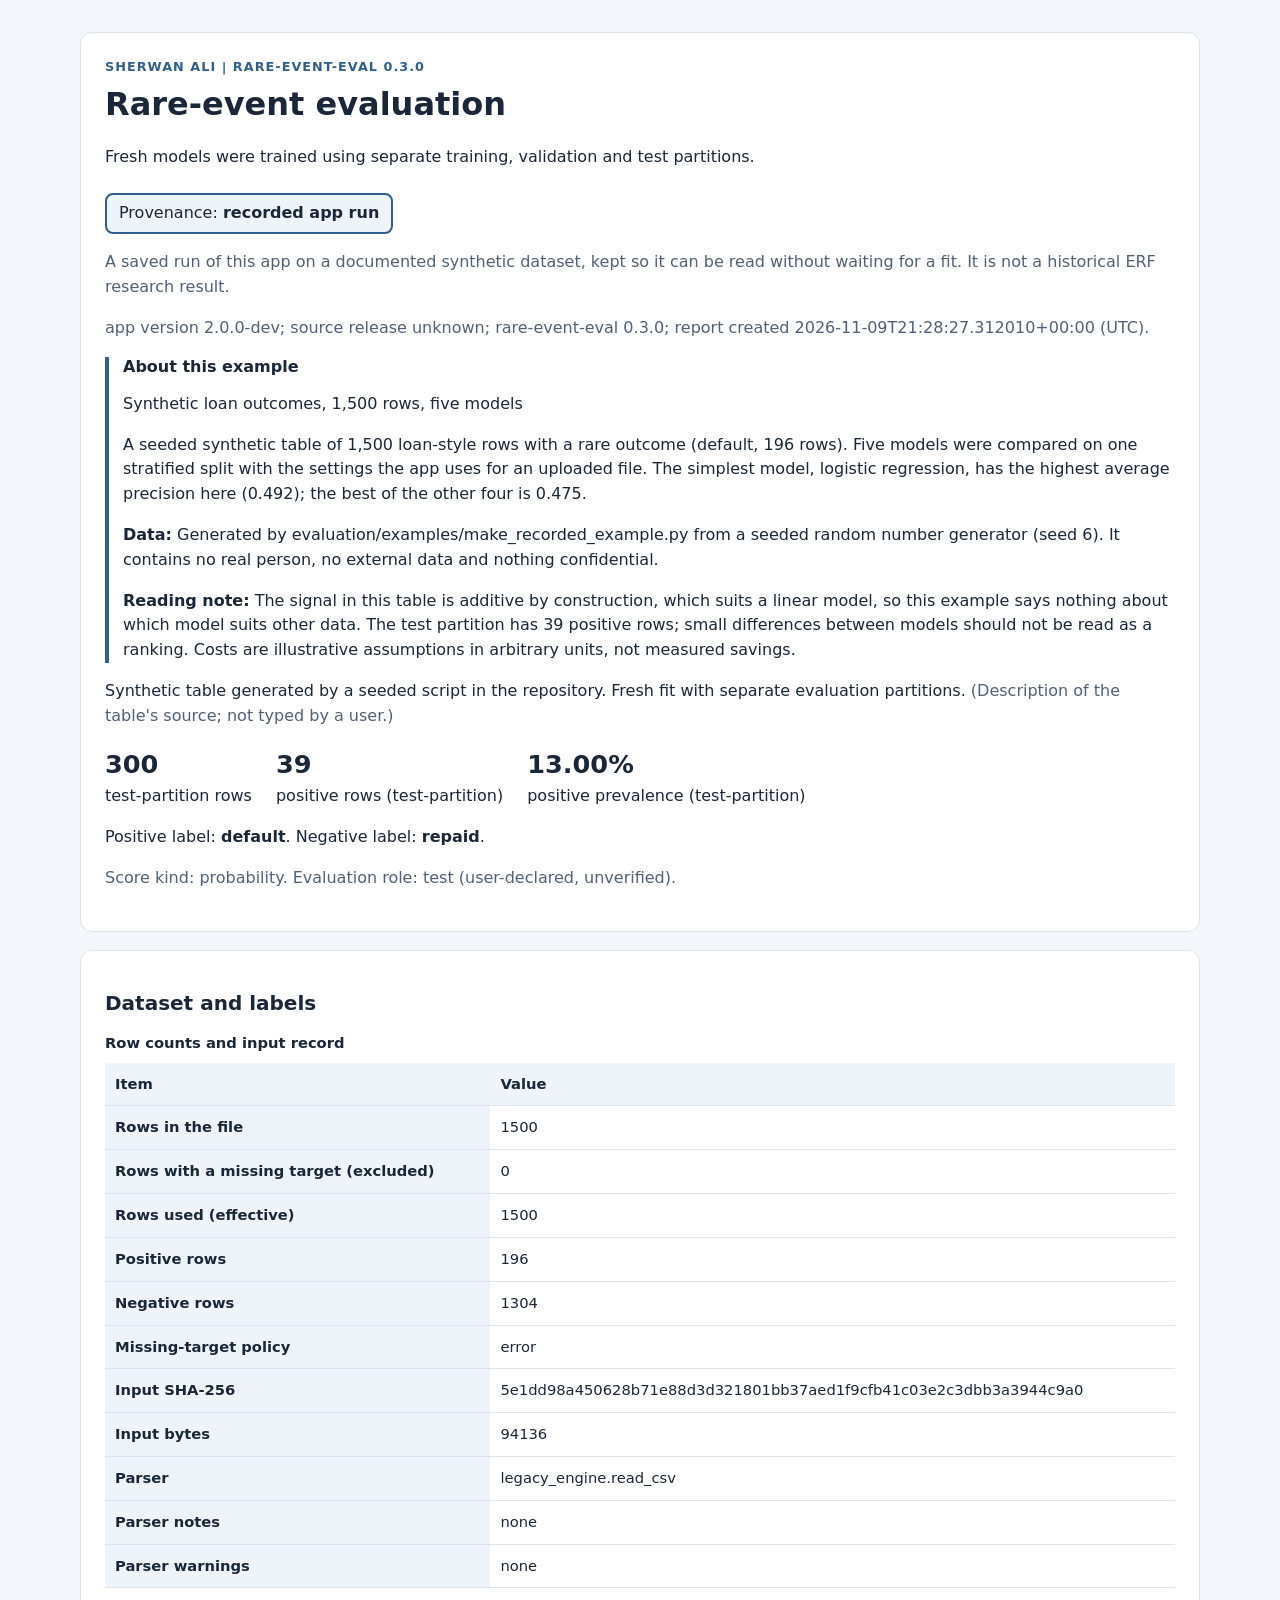
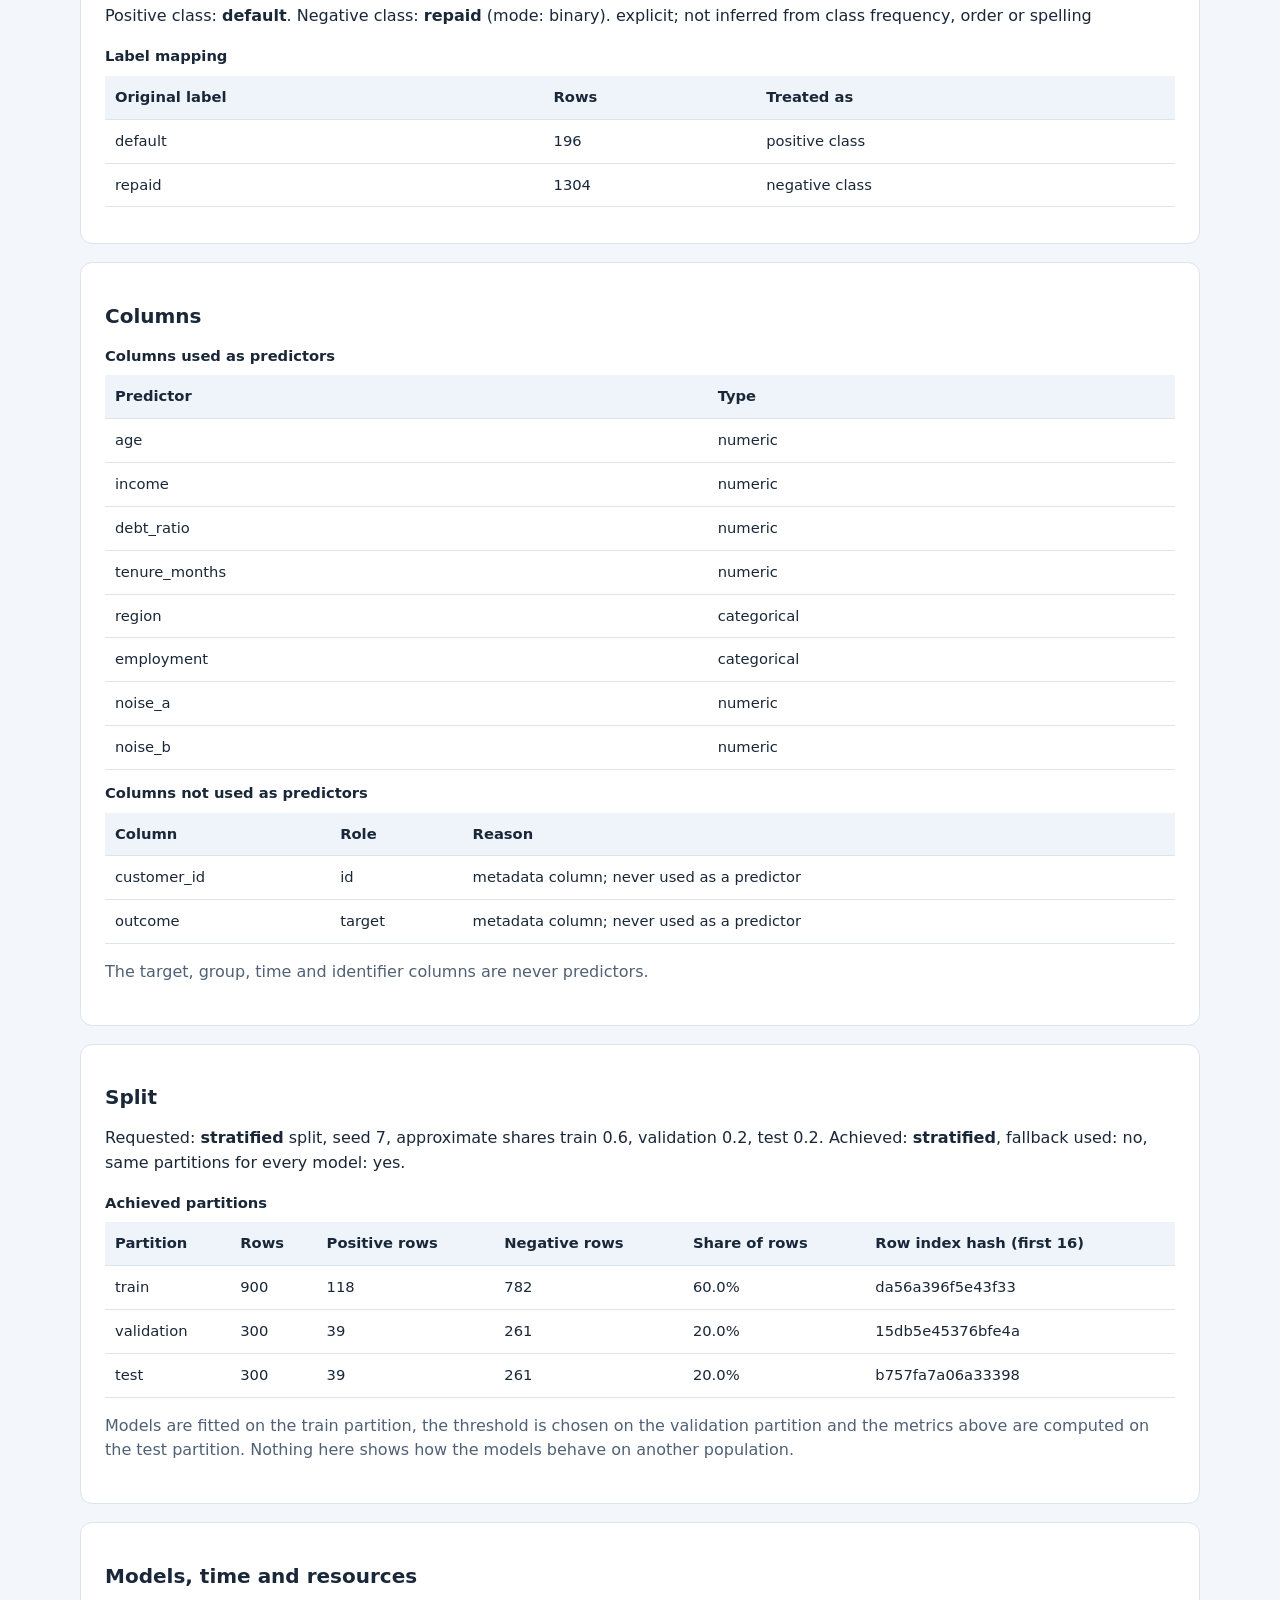
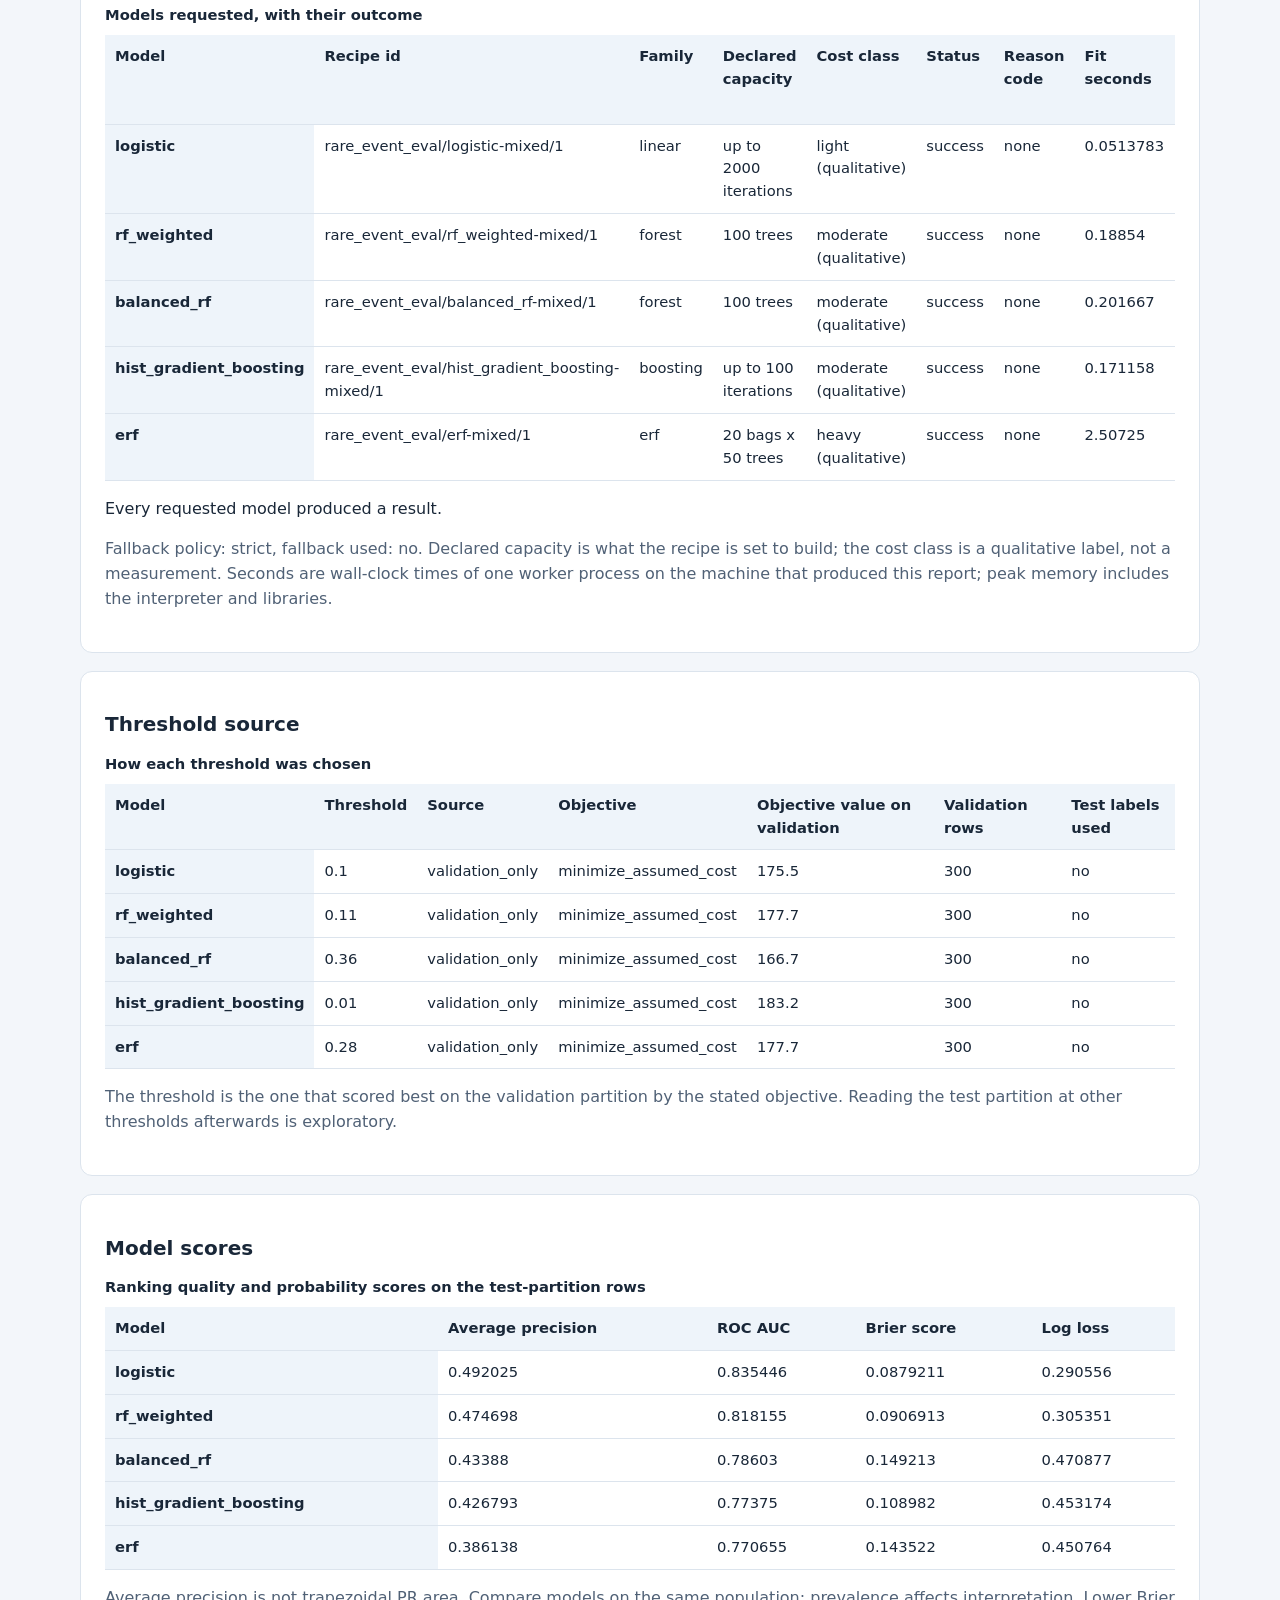
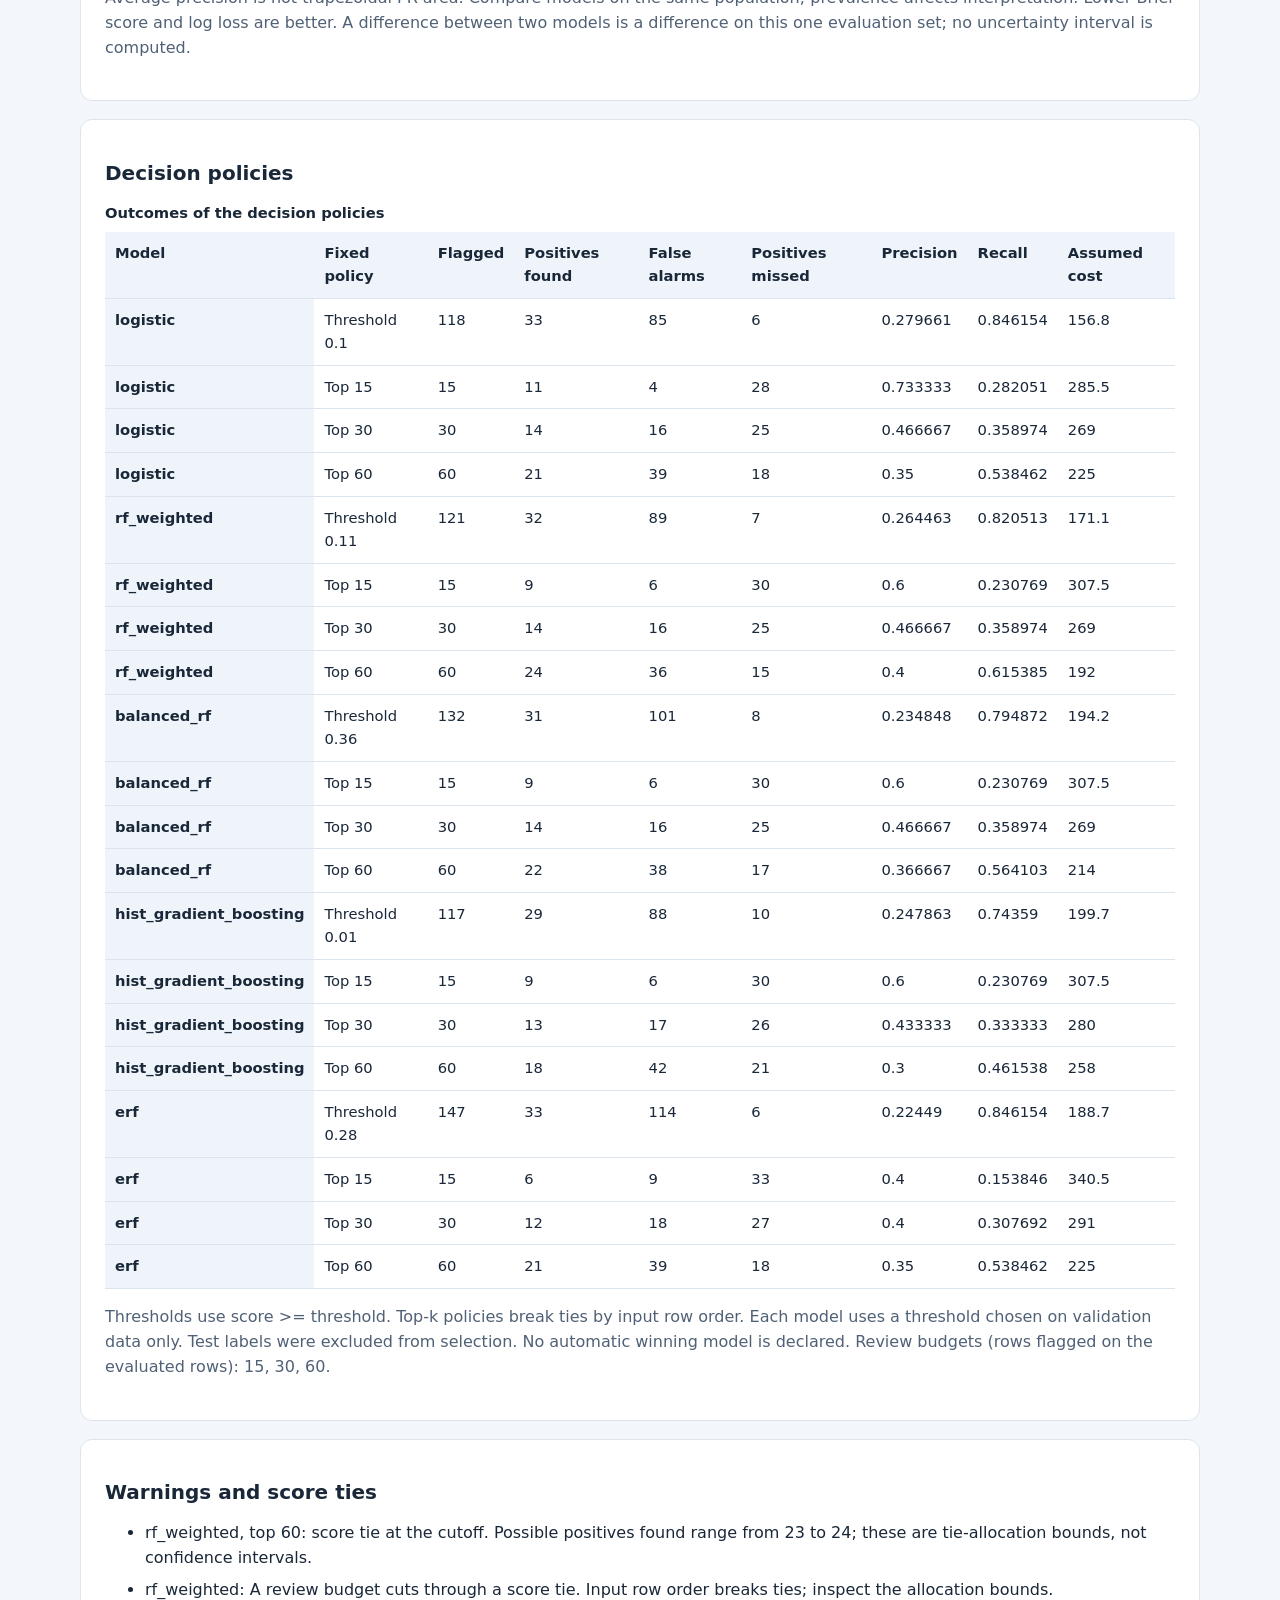
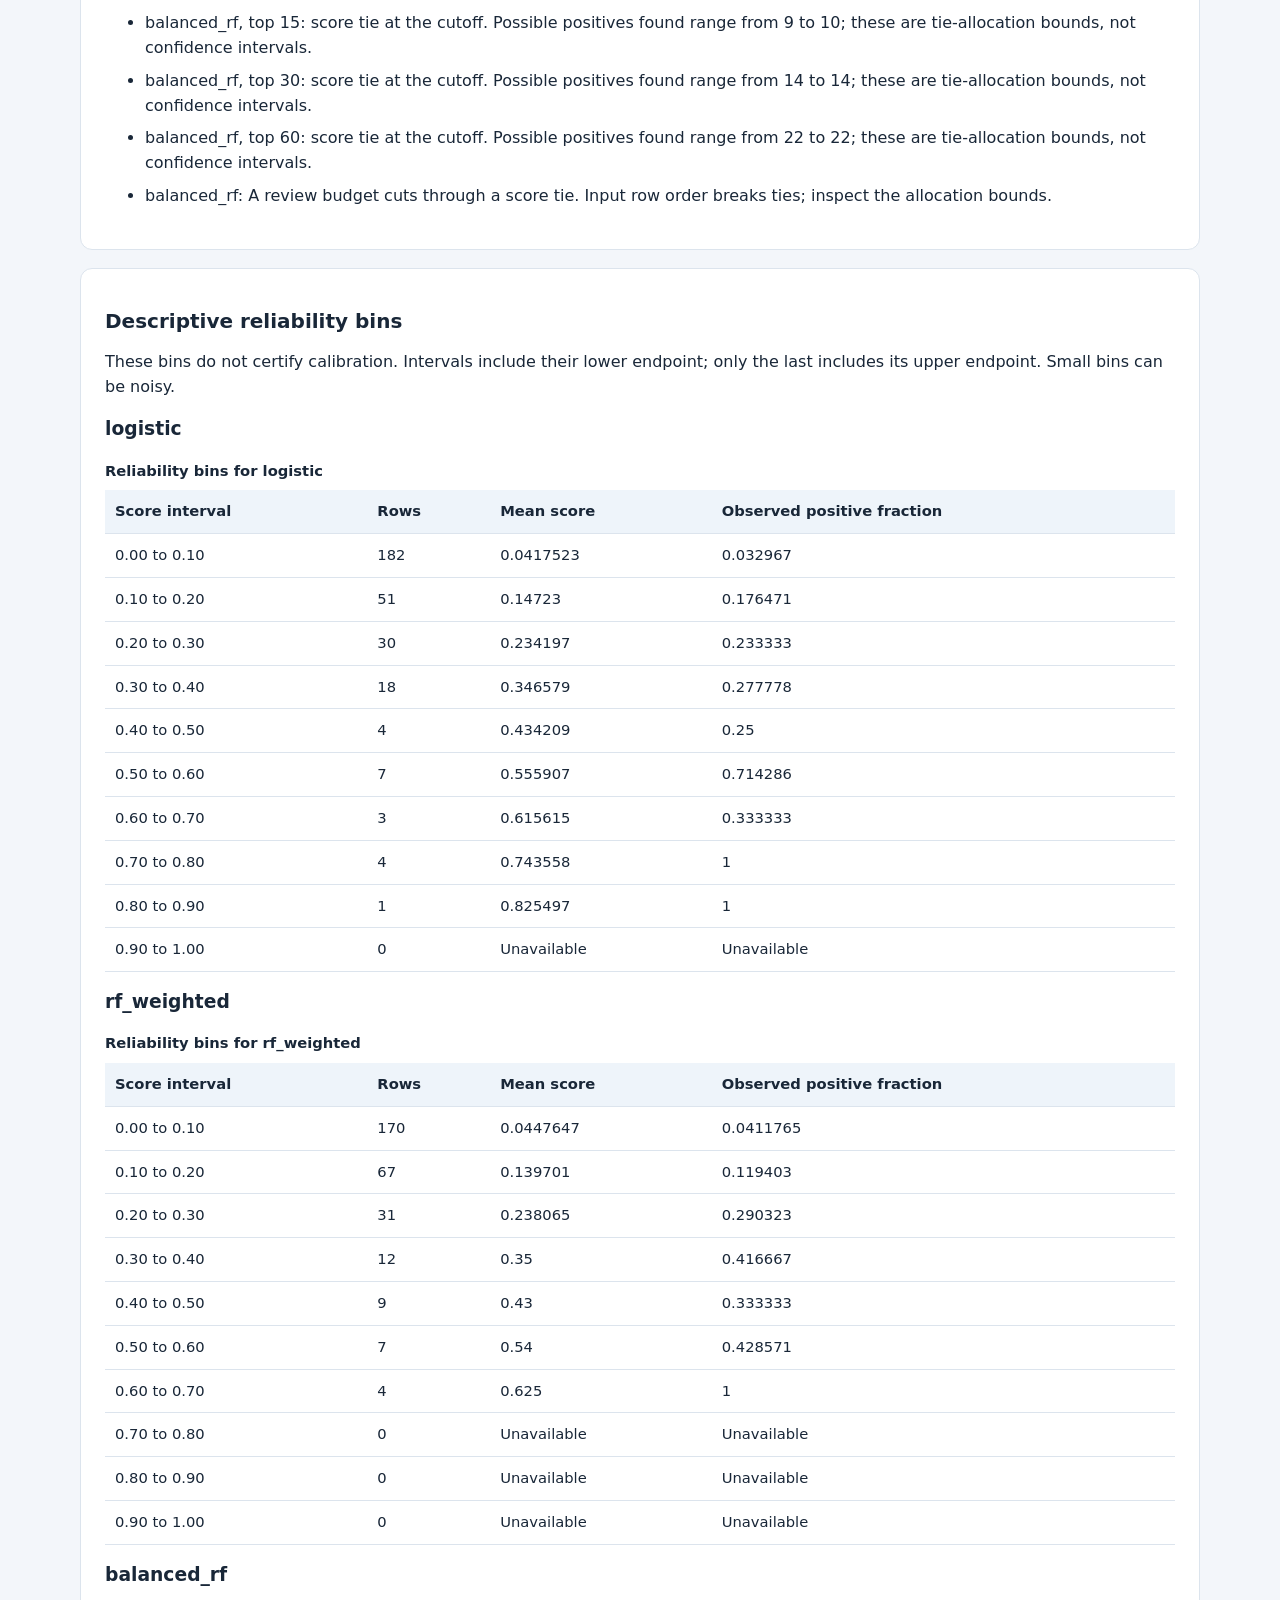
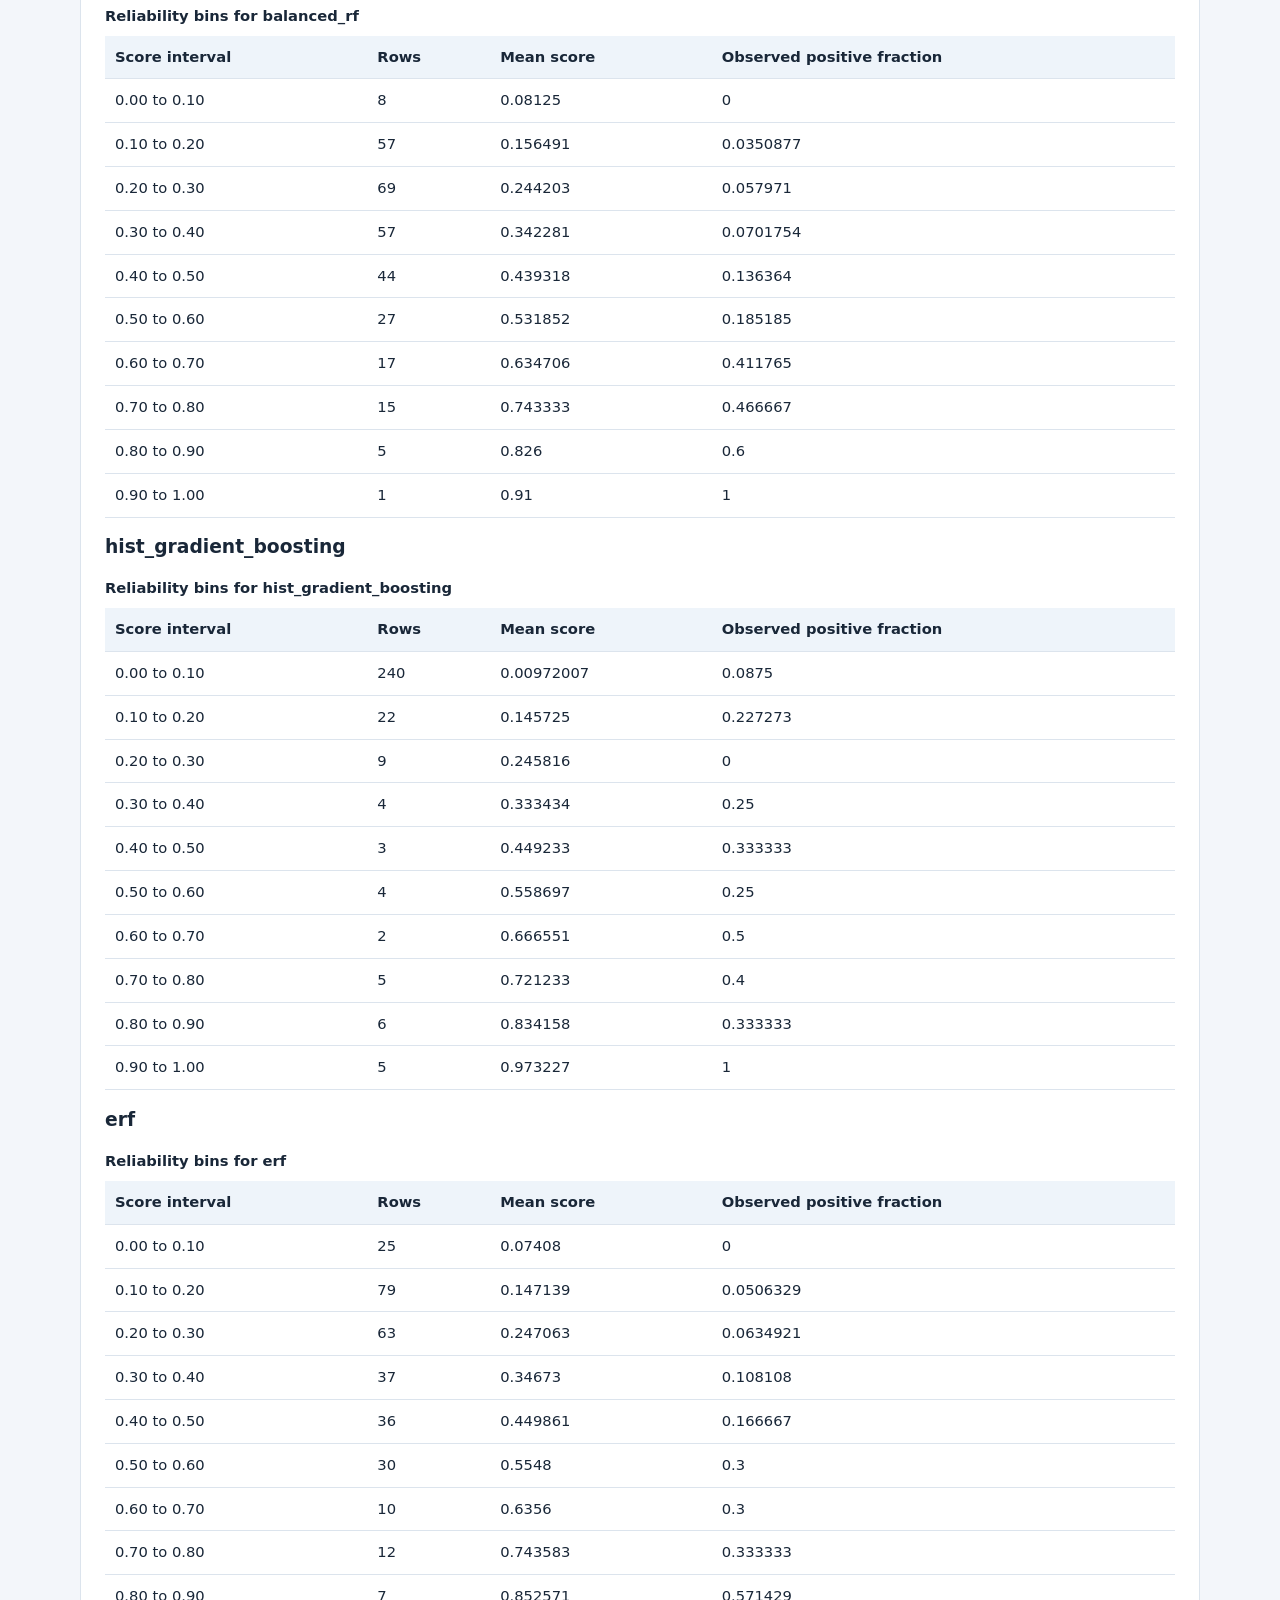
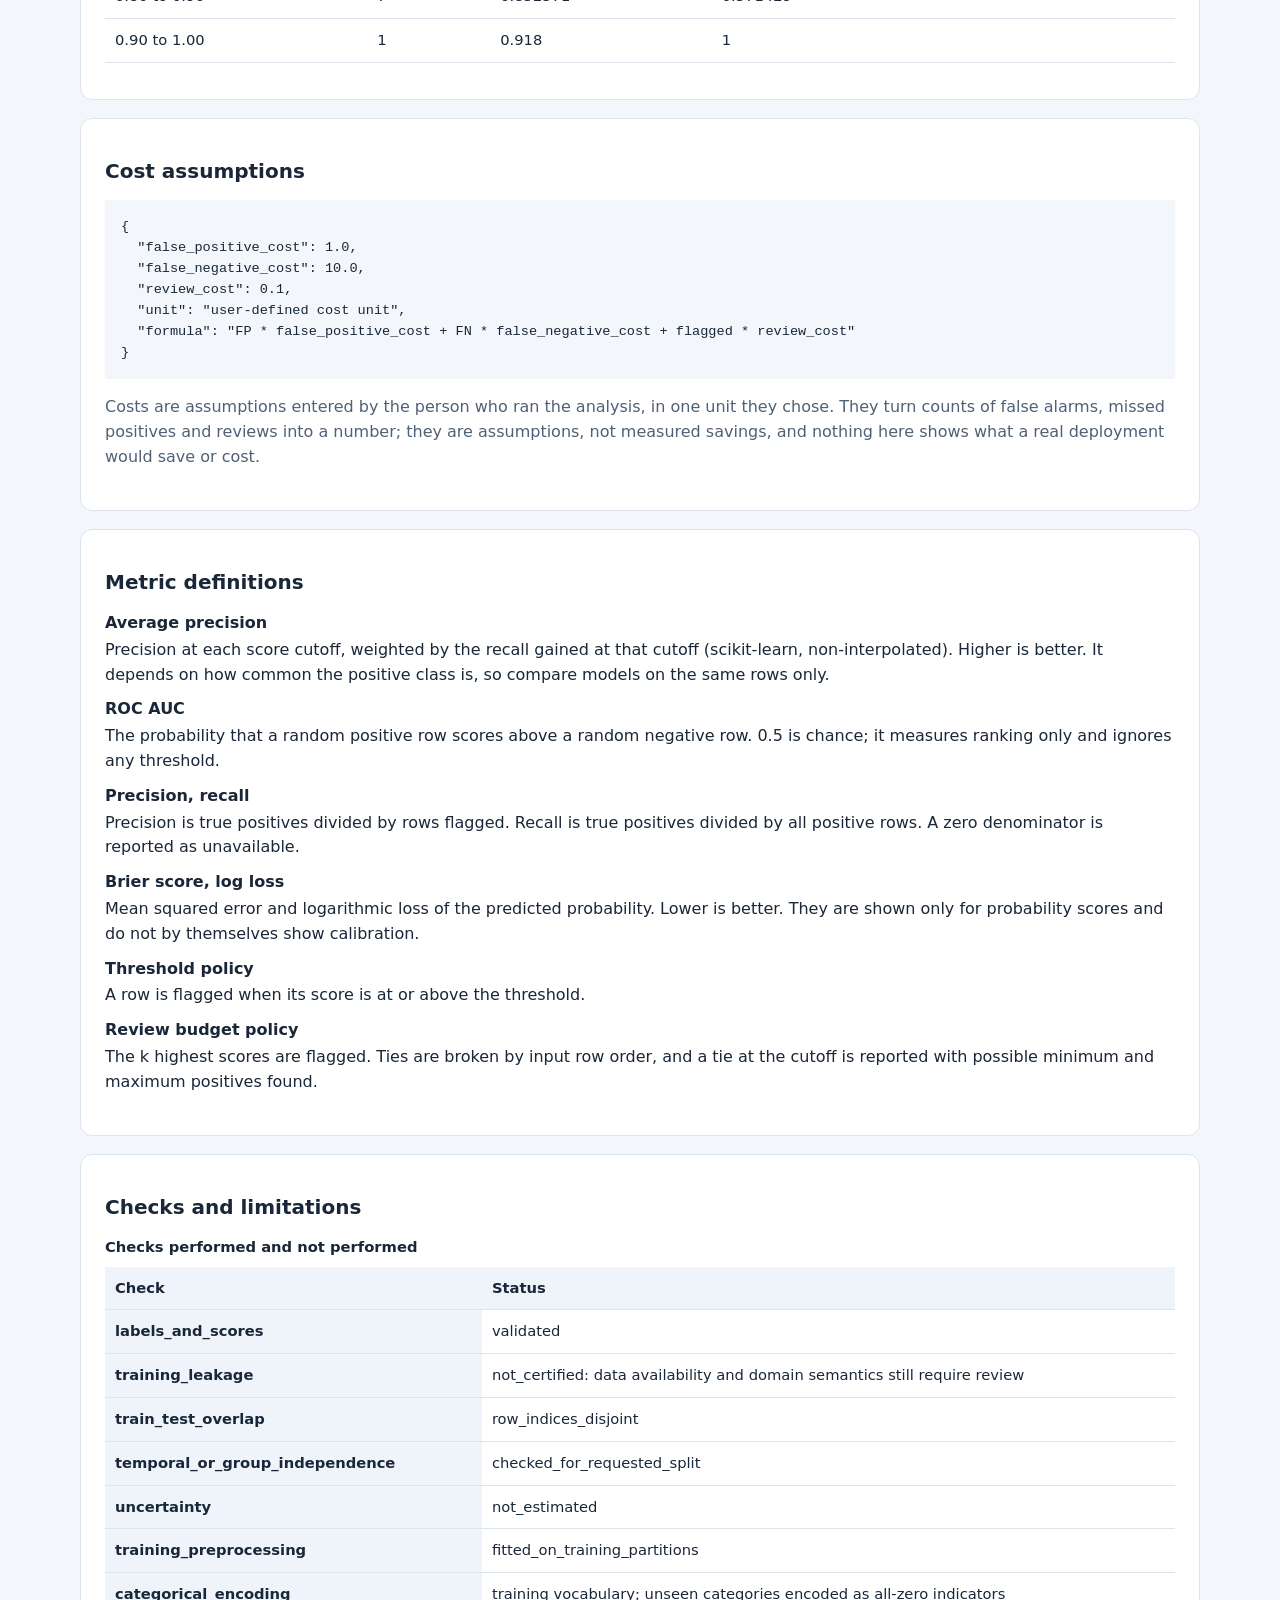
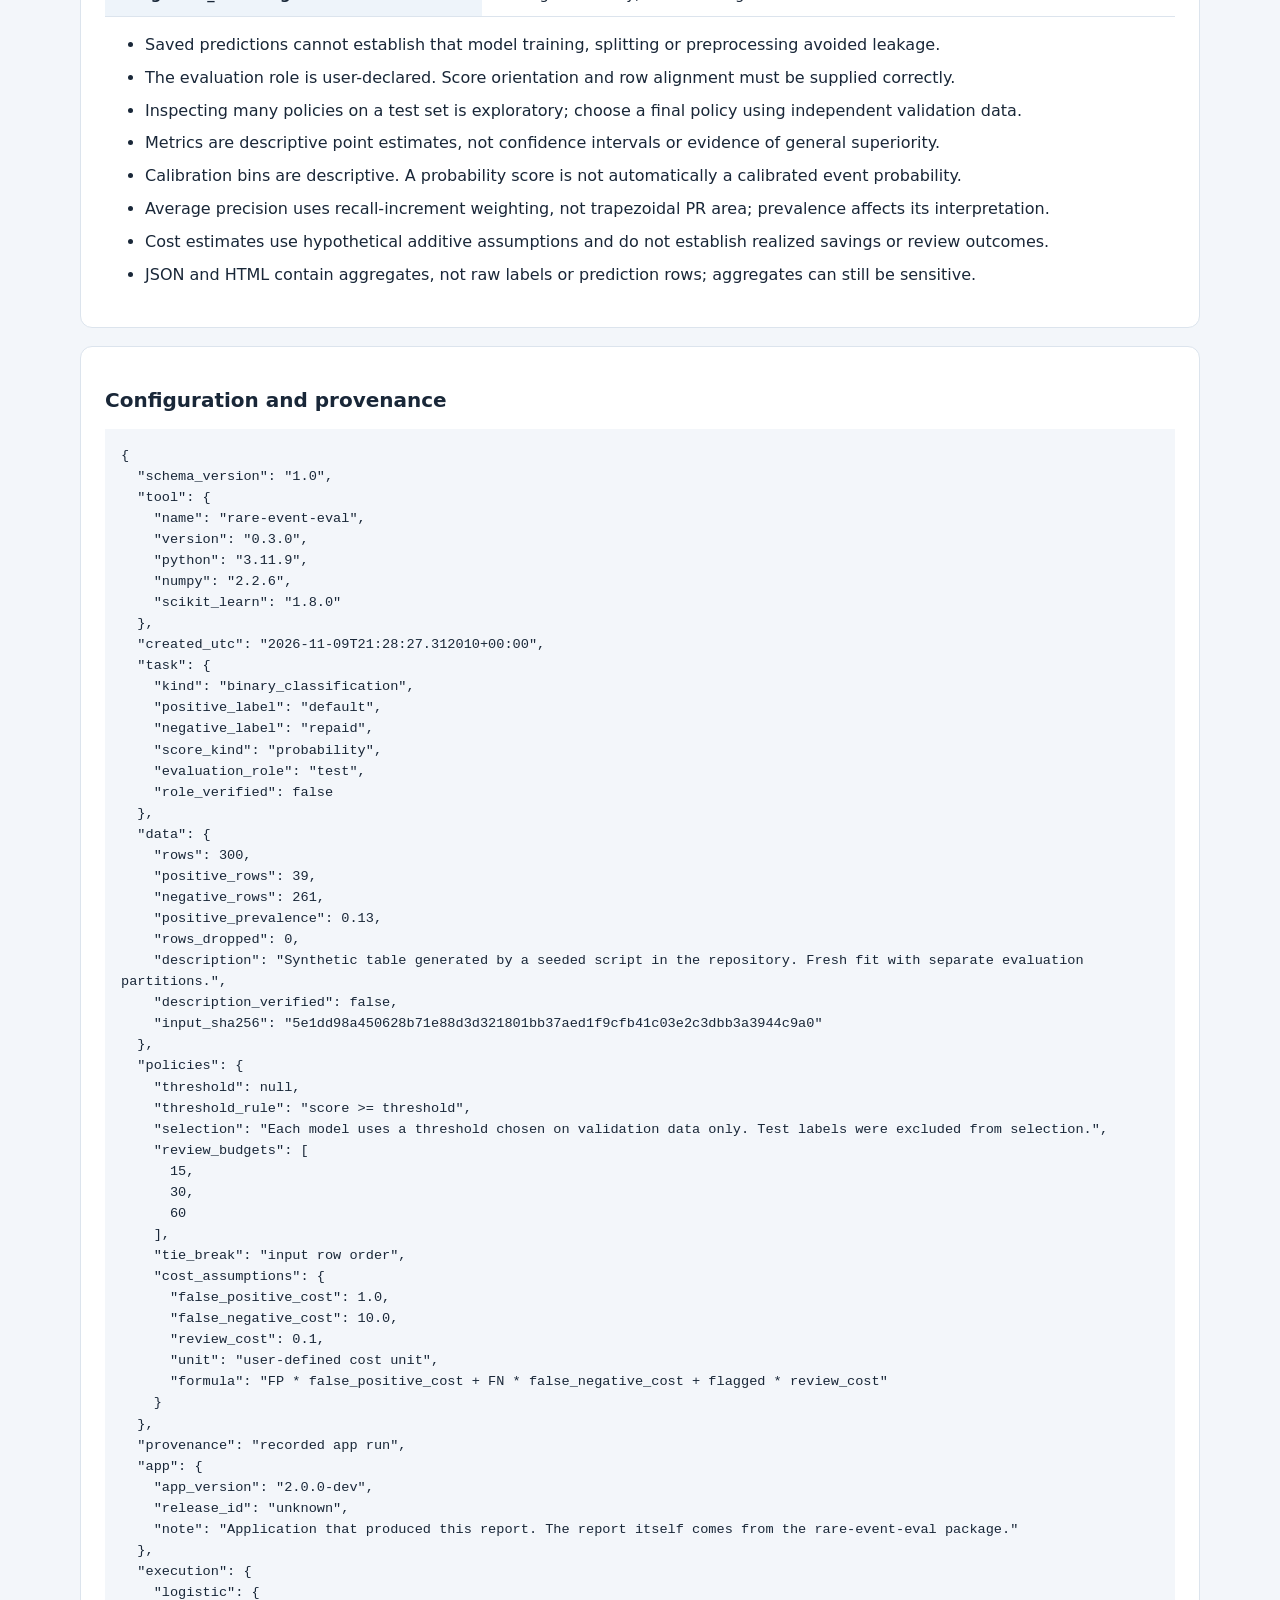
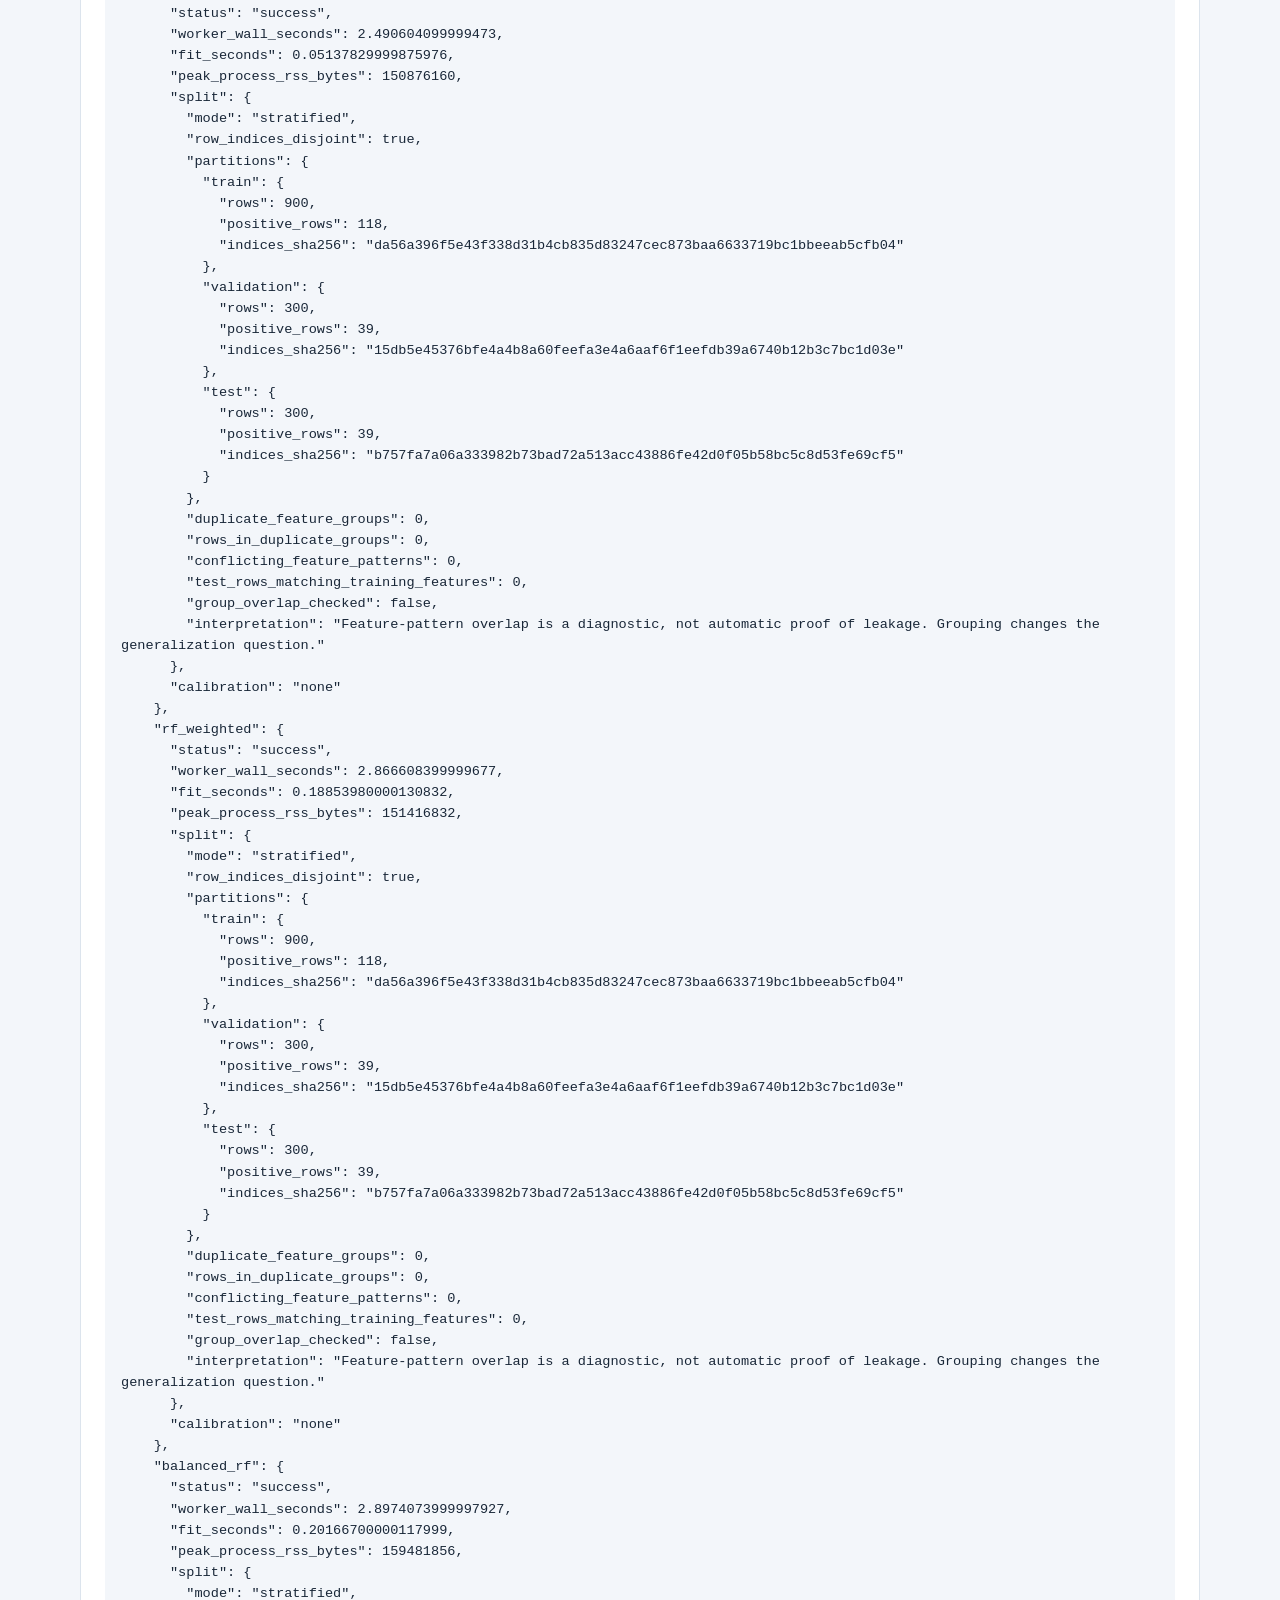
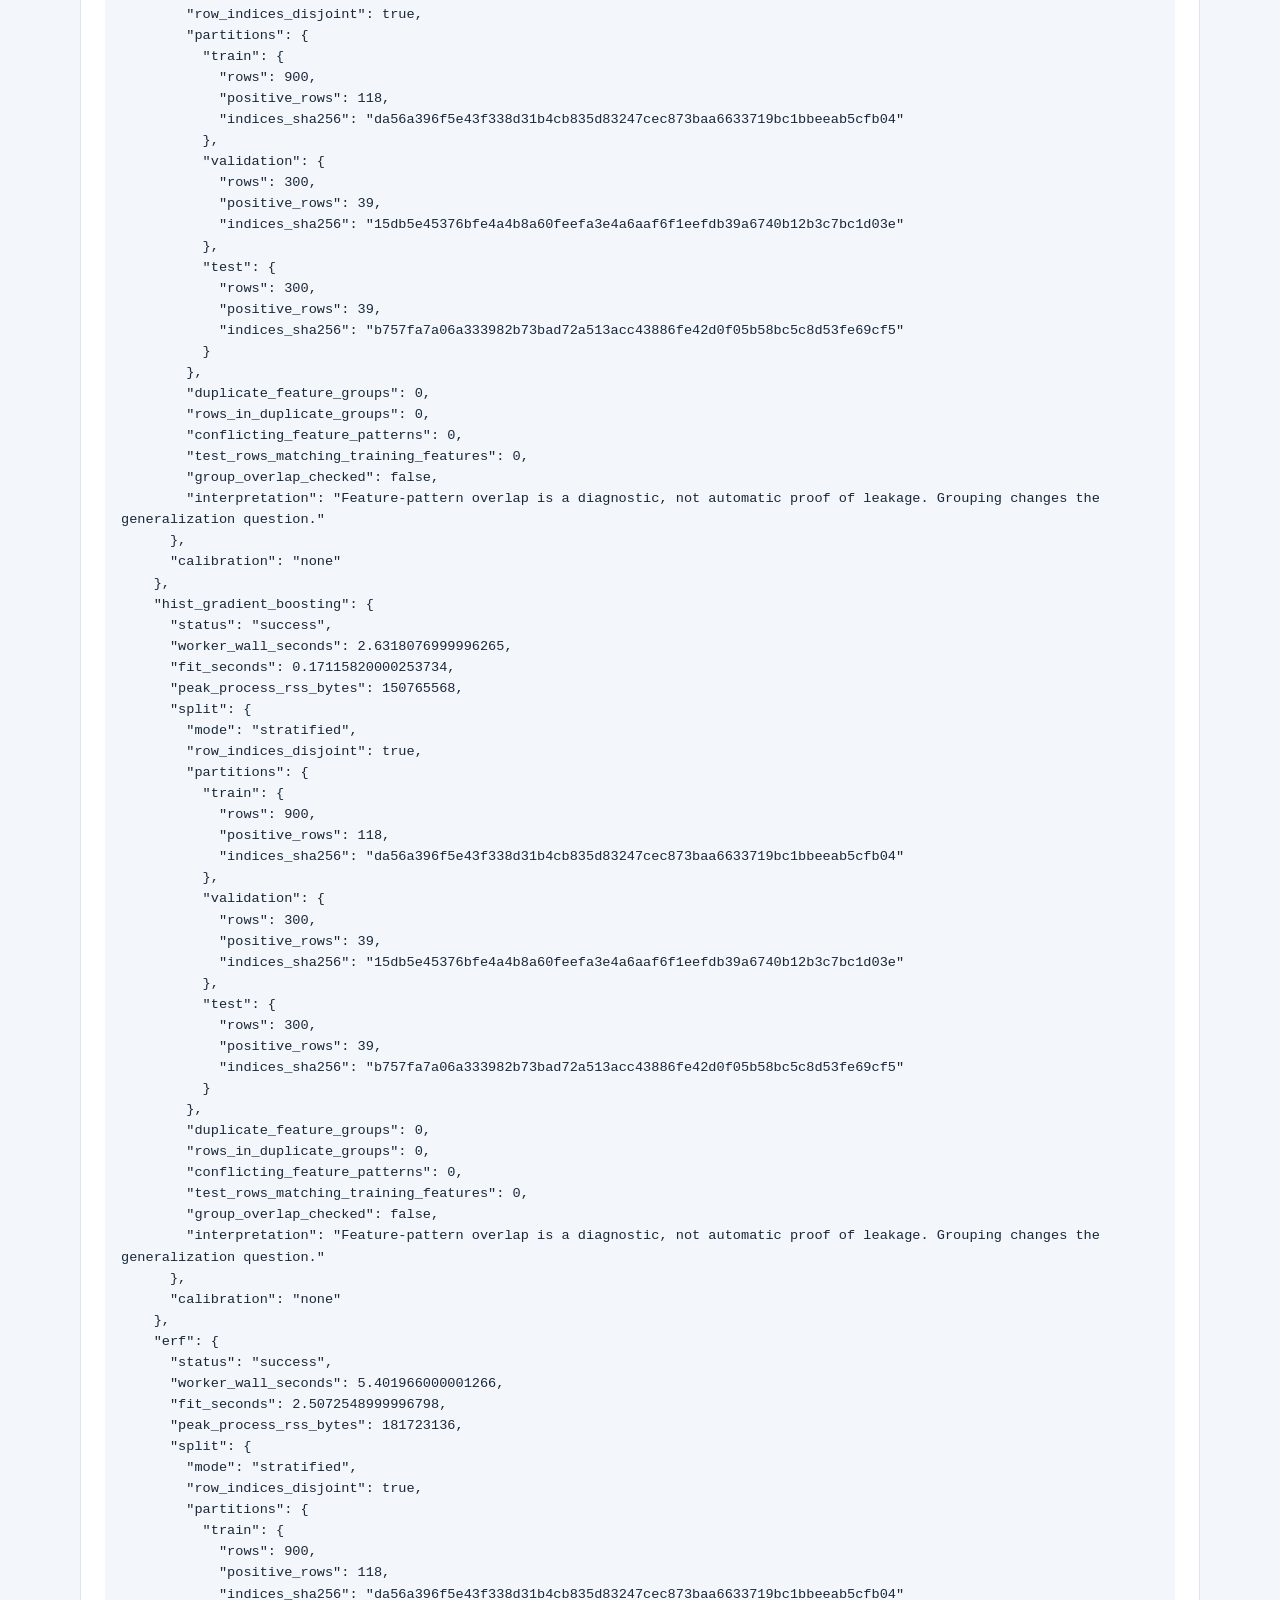
==== evaluation/examples/output/recorded-example.html @ eabcd962 "Integrate evaluation workbench, private reports and explicit-label data tools" ====
<!doctype html>
<html lang="en"><head><meta charset="utf-8"><meta name="viewport" content="width=device-width, initial-scale=1">
<meta http-equiv="Content-Security-Policy" content="default-src 'none'; style-src 'unsafe-inline'; base-uri 'none'; form-action 'none'">
<title>Rare-event evaluation report</title>
<style>
:root{font-family:system-ui,sans-serif;color:#192738;background:#f3f6fa;line-height:1.55}
body{max-width:1120px;margin:32px auto;padding:0 20px}header,section{background:white;border:1px solid #dce4ed;border-radius:12px;padding:24px;margin-bottom:18px}
h1,h2,h3{line-height:1.2}h1{margin-top:8px}h2{font-size:1.25rem}.eyebrow{color:#315f8b;font-weight:700;font-size:.8rem;letter-spacing:.08em;text-transform:uppercase}
.summary{display:flex;gap:24px;flex-wrap:wrap}.summary strong{font-size:1.6rem;display:block}.scroll{overflow:auto;margin:12px 0}table{border-collapse:collapse;width:100%;font-size:.92rem}
caption{text-align:left;font-weight:700;padding:0 0 8px}
th,td{border-bottom:1px solid #dce4ed;text-align:left;padding:10px;vertical-align:top}th{background:#eef4fa}pre{white-space:pre-wrap;overflow-wrap:anywhere;background:#f3f6fa;padding:16px;font-size:.85rem}
li{margin:8px 0}.muted{color:#506176}dt{font-weight:700;margin-top:10px}dd{margin:2px 0 0 0}
.badge{display:inline-block;border:2px solid #315f8b;background:#eef4fa;border-radius:8px;padding:6px 12px;margin:8px 0 0}
.example{border-left:4px solid #315f8b;padding:0 0 0 14px;margin:12px 0}.example-h{font-size:1rem;margin:0 0 4px}
.skip{position:absolute;left:-999px;top:0;background:white;padding:8px 12px;border:2px solid #315f8b}.skip:focus{left:12px;top:12px}
a:focus-visible,.scroll:focus-visible{outline:3px solid #315f8b;outline-offset:2px}
@media print{body{background:white;margin:0;max-width:none}header,section{break-inside:avoid}}
</style></head><body>
<a class="skip" href="#main">Skip to the report</a>
<header><div class="eyebrow">Sherwan Ali | rare-event-eval 0.3.0</div>
<h1>Rare-event evaluation</h1><p>Fresh models were trained using separate training, validation and test partitions.</p>
<p class='badge'><span class='badge-key'>Provenance:</span> <strong>recorded app run</strong></p><p class='muted'>A saved run of this app on a documented synthetic dataset, kept so it can be read without waiting for a fit. It is not a historical ERF research result.</p><p class='muted'>app version 2.0.0-dev; source release unknown; rare-event-eval 0.3.0; report created 2026-11-09T21:28:27.312010+00:00 (UTC).</p><div class='example'><h2 class='example-h'>About this example</h2><p>Synthetic loan outcomes, 1,500 rows, five models</p><p>A seeded synthetic table of 1,500 loan-style rows with a rare outcome (default, 196 rows). Five models were compared on one stratified split with the settings the app uses for an uploaded file. The simplest model, logistic regression, has the highest average precision here (0.492); the best of the other four is 0.475.</p><p><strong>Data:</strong> Generated by evaluation/examples/make_recorded_example.py from a seeded random number generator (seed 6). It contains no real person, no external data and nothing confidential.</p><p><strong>Reading note:</strong> The signal in this table is additive by construction, which suits a linear model, so this example says nothing about which model suits other data. The test partition has 39 positive rows; small differences between models should not be read as a ranking. Costs are illustrative assumptions in arbitrary units, not measured savings.</p></div>
<p>Synthetic table generated by a seeded script in the repository. Fresh fit with separate evaluation partitions. <span class="muted">(Description of the table's source; not typed by a user.)</span></p>
<div class="summary"><div><strong>300</strong>test-partition rows</div><div><strong>39</strong>positive rows (test-partition)</div>
<div><strong>13.00%</strong>positive prevalence (test-partition)</div></div>
<p>Positive label: <strong>default</strong>. Negative label: <strong>repaid</strong>.</p>
<p class="muted">Score kind: probability. Evaluation role: test (user-declared, unverified).</p></header>
<main id="main">
<section aria-labelledby='data-h'><h2 id='data-h'>Dataset and labels</h2><div class='scroll' tabindex='0' role='region' aria-label='Row counts and input record'><table><caption>Row counts and input record</caption><thead><tr><th scope='col'>Item</th><th scope='col'>Value</th></tr></thead><tbody><tr><th scope='row'>Rows in the file</th><td>1500</td></tr><tr><th scope='row'>Rows with a missing target (excluded)</th><td>0</td></tr><tr><th scope='row'>Rows used (effective)</th><td>1500</td></tr><tr><th scope='row'>Positive rows</th><td>196</td></tr><tr><th scope='row'>Negative rows</th><td>1304</td></tr><tr><th scope='row'>Missing-target policy</th><td>error</td></tr><tr><th scope='row'>Input SHA-256</th><td>5e1dd98a450628b71e88d3d321801bb37aed1f9cfb41c03e2c3dbb3a3944c9a0</td></tr><tr><th scope='row'>Input bytes</th><td>94136</td></tr><tr><th scope='row'>Parser</th><td>legacy_engine.read_csv</td></tr><tr><th scope='row'>Parser notes</th><td>none</td></tr><tr><th scope='row'>Parser warnings</th><td>none</td></tr></tbody></table></div><p>Positive class: <strong>default</strong>. Negative class: <strong>repaid</strong> (mode: binary). explicit; not inferred from class frequency, order or spelling</p><div class='scroll' tabindex='0' role='region' aria-label='Label mapping'><table><caption>Label mapping</caption><thead><tr><th scope='col'>Original label</th><th scope='col'>Rows</th><th scope='col'>Treated as</th></tr></thead><tbody><tr><td>default</td><td>196</td><td>positive class</td></tr><tr><td>repaid</td><td>1304</td><td>negative class</td></tr></tbody></table></div></section><section aria-labelledby='cols-h'><h2 id='cols-h'>Columns</h2><div class='scroll' tabindex='0' role='region' aria-label='Columns used as predictors'><table><caption>Columns used as predictors</caption><thead><tr><th scope='col'>Predictor</th><th scope='col'>Type</th></tr></thead><tbody><tr><td>age</td><td>numeric</td></tr><tr><td>income</td><td>numeric</td></tr><tr><td>debt_ratio</td><td>numeric</td></tr><tr><td>tenure_months</td><td>numeric</td></tr><tr><td>region</td><td>categorical</td></tr><tr><td>employment</td><td>categorical</td></tr><tr><td>noise_a</td><td>numeric</td></tr><tr><td>noise_b</td><td>numeric</td></tr></tbody></table></div><div class='scroll' tabindex='0' role='region' aria-label='Columns not used as predictors'><table><caption>Columns not used as predictors</caption><thead><tr><th scope='col'>Column</th><th scope='col'>Role</th><th scope='col'>Reason</th></tr></thead><tbody><tr><td>customer_id</td><td>id</td><td>metadata column; never used as a predictor</td></tr><tr><td>outcome</td><td>target</td><td>metadata column; never used as a predictor</td></tr></tbody></table></div><p class='muted'>The target, group, time and identifier columns are never predictors.</p></section><section aria-labelledby='split-h'><h2 id='split-h'>Split</h2><p>Requested: <strong>stratified</strong> split, seed 7, approximate shares train 0.6, validation 0.2, test 0.2. Achieved: <strong>stratified</strong>, fallback used: no, same partitions for every model: yes.</p><div class='scroll' tabindex='0' role='region' aria-label='Achieved partitions'><table><caption>Achieved partitions</caption><thead><tr><th scope='col'>Partition</th><th scope='col'>Rows</th><th scope='col'>Positive rows</th><th scope='col'>Negative rows</th><th scope='col'>Share of rows</th><th scope='col'>Row index hash (first 16)</th></tr></thead><tbody><tr><td>train</td><td>900</td><td>118</td><td>782</td><td>60.0%</td><td>da56a396f5e43f33</td></tr><tr><td>validation</td><td>300</td><td>39</td><td>261</td><td>20.0%</td><td>15db5e45376bfe4a</td></tr><tr><td>test</td><td>300</td><td>39</td><td>261</td><td>20.0%</td><td>b757fa7a06a33398</td></tr></tbody></table></div><p class='muted'>Models are fitted on the train partition, the threshold is chosen on the validation partition and the metrics above are computed on the test partition. Nothing here shows how the models behave on another population.</p></section><section aria-labelledby='models-h'><h2 id='models-h'>Models, time and resources</h2><div class='scroll' tabindex='0' role='region' aria-label='Models requested, with their outcome'><table><caption>Models requested, with their outcome</caption><thead><tr><th scope='col'>Model</th><th scope='col'>Recipe id</th><th scope='col'>Family</th><th scope='col'>Declared capacity</th><th scope='col'>Cost class</th><th scope='col'>Status</th><th scope='col'>Reason code</th><th scope='col'>Fit seconds</th><th scope='col'>Worker seconds</th><th scope='col'>Peak memory (MB)</th></tr></thead><tbody><tr><th scope='row'>logistic</th><td>rare_event_eval/logistic-mixed/1</td><td>linear</td><td>up to 2000 iterations</td><td>light (qualitative)</td><td>success</td><td>none</td><td>0.0513783</td><td>2.4906</td><td>151</td></tr><tr><th scope='row'>rf_weighted</th><td>rare_event_eval/rf_weighted-mixed/1</td><td>forest</td><td>100 trees</td><td>moderate (qualitative)</td><td>success</td><td>none</td><td>0.18854</td><td>2.86661</td><td>151</td></tr><tr><th scope='row'>balanced_rf</th><td>rare_event_eval/balanced_rf-mixed/1</td><td>forest</td><td>100 trees</td><td>moderate (qualitative)</td><td>success</td><td>none</td><td>0.201667</td><td>2.89741</td><td>159</td></tr><tr><th scope='row'>hist_gradient_boosting</th><td>rare_event_eval/hist_gradient_boosting-mixed/1</td><td>boosting</td><td>up to 100 iterations</td><td>moderate (qualitative)</td><td>success</td><td>none</td><td>0.171158</td><td>2.63181</td><td>151</td></tr><tr><th scope='row'>erf</th><td>rare_event_eval/erf-mixed/1</td><td>erf</td><td>20 bags x 50 trees</td><td>heavy (qualitative)</td><td>success</td><td>none</td><td>2.50725</td><td>5.40197</td><td>182</td></tr></tbody></table></div><p>Every requested model produced a result.</p><p class='muted'>Fallback policy: strict, fallback used: no. Declared capacity is what the recipe is set to build; the cost class is a qualitative label, not a measurement. Seconds are wall-clock times of one worker process on the machine that produced this report; peak memory includes the interpreter and libraries.</p></section><section aria-labelledby='thr-h'><h2 id='thr-h'>Threshold source</h2><div class='scroll' tabindex='0' role='region' aria-label='How each threshold was chosen'><table><caption>How each threshold was chosen</caption><thead><tr><th scope='col'>Model</th><th scope='col'>Threshold</th><th scope='col'>Source</th><th scope='col'>Objective</th><th scope='col'>Objective value on validation</th><th scope='col'>Validation rows</th><th scope='col'>Test labels used</th></tr></thead><tbody><tr><th scope='row'>logistic</th><td>0.1</td><td>validation_only</td><td>minimize_assumed_cost</td><td>175.5</td><td>300</td><td>no</td></tr><tr><th scope='row'>rf_weighted</th><td>0.11</td><td>validation_only</td><td>minimize_assumed_cost</td><td>177.7</td><td>300</td><td>no</td></tr><tr><th scope='row'>balanced_rf</th><td>0.36</td><td>validation_only</td><td>minimize_assumed_cost</td><td>166.7</td><td>300</td><td>no</td></tr><tr><th scope='row'>hist_gradient_boosting</th><td>0.01</td><td>validation_only</td><td>minimize_assumed_cost</td><td>183.2</td><td>300</td><td>no</td></tr><tr><th scope='row'>erf</th><td>0.28</td><td>validation_only</td><td>minimize_assumed_cost</td><td>177.7</td><td>300</td><td>no</td></tr></tbody></table></div><p class='muted'>The threshold is the one that scored best on the validation partition by the stated objective. Reading the test partition at other thresholds afterwards is exploratory.</p></section>
<section aria-labelledby="scores-h"><h2 id="scores-h">Model scores</h2><div class='scroll' tabindex='0' role='region' aria-label='Ranking quality and probability scores on the test-partition rows'><table><caption>Ranking quality and probability scores on the test-partition rows</caption><thead><tr><th scope='col'>Model</th><th scope='col'>Average precision</th><th scope='col'>ROC AUC</th><th scope='col'>Brier score</th><th scope='col'>Log loss</th></tr></thead><tbody><tr><th scope='row'>logistic</th><td>0.492025</td><td>0.835446</td><td>0.0879211</td><td>0.290556</td></tr><tr><th scope='row'>rf_weighted</th><td>0.474698</td><td>0.818155</td><td>0.0906913</td><td>0.305351</td></tr><tr><th scope='row'>balanced_rf</th><td>0.43388</td><td>0.78603</td><td>0.149213</td><td>0.470877</td></tr><tr><th scope='row'>hist_gradient_boosting</th><td>0.426793</td><td>0.77375</td><td>0.108982</td><td>0.453174</td></tr><tr><th scope='row'>erf</th><td>0.386138</td><td>0.770655</td><td>0.143522</td><td>0.450764</td></tr></tbody></table></div><p class="muted">Average precision is not trapezoidal PR area. Compare models on the same population; prevalence affects interpretation. Lower Brier score and log loss are better. A difference between two models is a difference on this one evaluation set; no uncertainty interval is computed.</p></section>
<section aria-labelledby="policy-h"><h2 id="policy-h">Decision policies</h2><div class='scroll' tabindex='0' role='region' aria-label='Outcomes of the decision policies'><table><caption>Outcomes of the decision policies</caption><thead><tr><th scope='col'>Model</th><th scope='col'>Fixed policy</th><th scope='col'>Flagged</th><th scope='col'>Positives found</th><th scope='col'>False alarms</th><th scope='col'>Positives missed</th><th scope='col'>Precision</th><th scope='col'>Recall</th><th scope='col'>Assumed cost</th></tr></thead><tbody><tr><th scope='row'>logistic</th><td>Threshold 0.1</td><td>118</td><td>33</td><td>85</td><td>6</td><td>0.279661</td><td>0.846154</td><td>156.8</td></tr><tr><th scope='row'>logistic</th><td>Top 15</td><td>15</td><td>11</td><td>4</td><td>28</td><td>0.733333</td><td>0.282051</td><td>285.5</td></tr><tr><th scope='row'>logistic</th><td>Top 30</td><td>30</td><td>14</td><td>16</td><td>25</td><td>0.466667</td><td>0.358974</td><td>269</td></tr><tr><th scope='row'>logistic</th><td>Top 60</td><td>60</td><td>21</td><td>39</td><td>18</td><td>0.35</td><td>0.538462</td><td>225</td></tr><tr><th scope='row'>rf_weighted</th><td>Threshold 0.11</td><td>121</td><td>32</td><td>89</td><td>7</td><td>0.264463</td><td>0.820513</td><td>171.1</td></tr><tr><th scope='row'>rf_weighted</th><td>Top 15</td><td>15</td><td>9</td><td>6</td><td>30</td><td>0.6</td><td>0.230769</td><td>307.5</td></tr><tr><th scope='row'>rf_weighted</th><td>Top 30</td><td>30</td><td>14</td><td>16</td><td>25</td><td>0.466667</td><td>0.358974</td><td>269</td></tr><tr><th scope='row'>rf_weighted</th><td>Top 60</td><td>60</td><td>24</td><td>36</td><td>15</td><td>0.4</td><td>0.615385</td><td>192</td></tr><tr><th scope='row'>balanced_rf</th><td>Threshold 0.36</td><td>132</td><td>31</td><td>101</td><td>8</td><td>0.234848</td><td>0.794872</td><td>194.2</td></tr><tr><th scope='row'>balanced_rf</th><td>Top 15</td><td>15</td><td>9</td><td>6</td><td>30</td><td>0.6</td><td>0.230769</td><td>307.5</td></tr><tr><th scope='row'>balanced_rf</th><td>Top 30</td><td>30</td><td>14</td><td>16</td><td>25</td><td>0.466667</td><td>0.358974</td><td>269</td></tr><tr><th scope='row'>balanced_rf</th><td>Top 60</td><td>60</td><td>22</td><td>38</td><td>17</td><td>0.366667</td><td>0.564103</td><td>214</td></tr><tr><th scope='row'>hist_gradient_boosting</th><td>Threshold 0.01</td><td>117</td><td>29</td><td>88</td><td>10</td><td>0.247863</td><td>0.74359</td><td>199.7</td></tr><tr><th scope='row'>hist_gradient_boosting</th><td>Top 15</td><td>15</td><td>9</td><td>6</td><td>30</td><td>0.6</td><td>0.230769</td><td>307.5</td></tr><tr><th scope='row'>hist_gradient_boosting</th><td>Top 30</td><td>30</td><td>13</td><td>17</td><td>26</td><td>0.433333</td><td>0.333333</td><td>280</td></tr><tr><th scope='row'>hist_gradient_boosting</th><td>Top 60</td><td>60</td><td>18</td><td>42</td><td>21</td><td>0.3</td><td>0.461538</td><td>258</td></tr><tr><th scope='row'>erf</th><td>Threshold 0.28</td><td>147</td><td>33</td><td>114</td><td>6</td><td>0.22449</td><td>0.846154</td><td>188.7</td></tr><tr><th scope='row'>erf</th><td>Top 15</td><td>15</td><td>6</td><td>9</td><td>33</td><td>0.4</td><td>0.153846</td><td>340.5</td></tr><tr><th scope='row'>erf</th><td>Top 30</td><td>30</td><td>12</td><td>18</td><td>27</td><td>0.4</td><td>0.307692</td><td>291</td></tr><tr><th scope='row'>erf</th><td>Top 60</td><td>60</td><td>21</td><td>39</td><td>18</td><td>0.35</td><td>0.538462</td><td>225</td></tr></tbody></table></div><p class="muted">Thresholds use score &gt;= threshold. Top-k policies break ties by input row order. Each model uses a threshold chosen on validation data only. Test labels were excluded from selection. No automatic winning model is declared. Review budgets (rows flagged on the evaluated rows): 15, 30, 60.</p></section>
<section aria-labelledby="warn-h"><h2 id="warn-h">Warnings and score ties</h2><ul><li>rf_weighted, top 60: score tie at the cutoff. Possible positives found range from 23 to 24; these are tie-allocation bounds, not confidence intervals.</li><li>rf_weighted: A review budget cuts through a score tie. Input row order breaks ties; inspect the allocation bounds.</li><li>balanced_rf, top 15: score tie at the cutoff. Possible positives found range from 9 to 10; these are tie-allocation bounds, not confidence intervals.</li><li>balanced_rf, top 30: score tie at the cutoff. Possible positives found range from 14 to 14; these are tie-allocation bounds, not confidence intervals.</li><li>balanced_rf, top 60: score tie at the cutoff. Possible positives found range from 22 to 22; these are tie-allocation bounds, not confidence intervals.</li><li>balanced_rf: A review budget cuts through a score tie. Input row order breaks ties; inspect the allocation bounds.</li></ul></section>
<section aria-labelledby="cal-h"><h2 id="cal-h">Descriptive reliability bins</h2><p>These bins do not certify calibration. Intervals include their lower endpoint; only the last includes its upper endpoint. Small bins can be noisy.</p><h3>logistic</h3><div class='scroll' tabindex='0' role='region' aria-label='Reliability bins for logistic'><table><caption>Reliability bins for logistic</caption><thead><tr><th scope='col'>Score interval</th><th scope='col'>Rows</th><th scope='col'>Mean score</th><th scope='col'>Observed positive fraction</th></tr></thead><tbody><tr><td>0.00 to 0.10</td><td>182</td><td>0.0417523</td><td>0.032967</td></tr><tr><td>0.10 to 0.20</td><td>51</td><td>0.14723</td><td>0.176471</td></tr><tr><td>0.20 to 0.30</td><td>30</td><td>0.234197</td><td>0.233333</td></tr><tr><td>0.30 to 0.40</td><td>18</td><td>0.346579</td><td>0.277778</td></tr><tr><td>0.40 to 0.50</td><td>4</td><td>0.434209</td><td>0.25</td></tr><tr><td>0.50 to 0.60</td><td>7</td><td>0.555907</td><td>0.714286</td></tr><tr><td>0.60 to 0.70</td><td>3</td><td>0.615615</td><td>0.333333</td></tr><tr><td>0.70 to 0.80</td><td>4</td><td>0.743558</td><td>1</td></tr><tr><td>0.80 to 0.90</td><td>1</td><td>0.825497</td><td>1</td></tr><tr><td>0.90 to 1.00</td><td>0</td><td>Unavailable</td><td>Unavailable</td></tr></tbody></table></div><h3>rf_weighted</h3><div class='scroll' tabindex='0' role='region' aria-label='Reliability bins for rf_weighted'><table><caption>Reliability bins for rf_weighted</caption><thead><tr><th scope='col'>Score interval</th><th scope='col'>Rows</th><th scope='col'>Mean score</th><th scope='col'>Observed positive fraction</th></tr></thead><tbody><tr><td>0.00 to 0.10</td><td>170</td><td>0.0447647</td><td>0.0411765</td></tr><tr><td>0.10 to 0.20</td><td>67</td><td>0.139701</td><td>0.119403</td></tr><tr><td>0.20 to 0.30</td><td>31</td><td>0.238065</td><td>0.290323</td></tr><tr><td>0.30 to 0.40</td><td>12</td><td>0.35</td><td>0.416667</td></tr><tr><td>0.40 to 0.50</td><td>9</td><td>0.43</td><td>0.333333</td></tr><tr><td>0.50 to 0.60</td><td>7</td><td>0.54</td><td>0.428571</td></tr><tr><td>0.60 to 0.70</td><td>4</td><td>0.625</td><td>1</td></tr><tr><td>0.70 to 0.80</td><td>0</td><td>Unavailable</td><td>Unavailable</td></tr><tr><td>0.80 to 0.90</td><td>0</td><td>Unavailable</td><td>Unavailable</td></tr><tr><td>0.90 to 1.00</td><td>0</td><td>Unavailable</td><td>Unavailable</td></tr></tbody></table></div><h3>balanced_rf</h3><div class='scroll' tabindex='0' role='region' aria-label='Reliability bins for balanced_rf'><table><caption>Reliability bins for balanced_rf</caption><thead><tr><th scope='col'>Score interval</th><th scope='col'>Rows</th><th scope='col'>Mean score</th><th scope='col'>Observed positive fraction</th></tr></thead><tbody><tr><td>0.00 to 0.10</td><td>8</td><td>0.08125</td><td>0</td></tr><tr><td>0.10 to 0.20</td><td>57</td><td>0.156491</td><td>0.0350877</td></tr><tr><td>0.20 to 0.30</td><td>69</td><td>0.244203</td><td>0.057971</td></tr><tr><td>0.30 to 0.40</td><td>57</td><td>0.342281</td><td>0.0701754</td></tr><tr><td>0.40 to 0.50</td><td>44</td><td>0.439318</td><td>0.136364</td></tr><tr><td>0.50 to 0.60</td><td>27</td><td>0.531852</td><td>0.185185</td></tr><tr><td>0.60 to 0.70</td><td>17</td><td>0.634706</td><td>0.411765</td></tr><tr><td>0.70 to 0.80</td><td>15</td><td>0.743333</td><td>0.466667</td></tr><tr><td>0.80 to 0.90</td><td>5</td><td>0.826</td><td>0.6</td></tr><tr><td>0.90 to 1.00</td><td>1</td><td>0.91</td><td>1</td></tr></tbody></table></div><h3>hist_gradient_boosting</h3><div class='scroll' tabindex='0' role='region' aria-label='Reliability bins for hist_gradient_boosting'><table><caption>Reliability bins for hist_gradient_boosting</caption><thead><tr><th scope='col'>Score interval</th><th scope='col'>Rows</th><th scope='col'>Mean score</th><th scope='col'>Observed positive fraction</th></tr></thead><tbody><tr><td>0.00 to 0.10</td><td>240</td><td>0.00972007</td><td>0.0875</td></tr><tr><td>0.10 to 0.20</td><td>22</td><td>0.145725</td><td>0.227273</td></tr><tr><td>0.20 to 0.30</td><td>9</td><td>0.245816</td><td>0</td></tr><tr><td>0.30 to 0.40</td><td>4</td><td>0.333434</td><td>0.25</td></tr><tr><td>0.40 to 0.50</td><td>3</td><td>0.449233</td><td>0.333333</td></tr><tr><td>0.50 to 0.60</td><td>4</td><td>0.558697</td><td>0.25</td></tr><tr><td>0.60 to 0.70</td><td>2</td><td>0.666551</td><td>0.5</td></tr><tr><td>0.70 to 0.80</td><td>5</td><td>0.721233</td><td>0.4</td></tr><tr><td>0.80 to 0.90</td><td>6</td><td>0.834158</td><td>0.333333</td></tr><tr><td>0.90 to 1.00</td><td>5</td><td>0.973227</td><td>1</td></tr></tbody></table></div><h3>erf</h3><div class='scroll' tabindex='0' role='region' aria-label='Reliability bins for erf'><table><caption>Reliability bins for erf</caption><thead><tr><th scope='col'>Score interval</th><th scope='col'>Rows</th><th scope='col'>Mean score</th><th scope='col'>Observed positive fraction</th></tr></thead><tbody><tr><td>0.00 to 0.10</td><td>25</td><td>0.07408</td><td>0</td></tr><tr><td>0.10 to 0.20</td><td>79</td><td>0.147139</td><td>0.0506329</td></tr><tr><td>0.20 to 0.30</td><td>63</td><td>0.247063</td><td>0.0634921</td></tr><tr><td>0.30 to 0.40</td><td>37</td><td>0.34673</td><td>0.108108</td></tr><tr><td>0.40 to 0.50</td><td>36</td><td>0.449861</td><td>0.166667</td></tr><tr><td>0.50 to 0.60</td><td>30</td><td>0.5548</td><td>0.3</td></tr><tr><td>0.60 to 0.70</td><td>10</td><td>0.6356</td><td>0.3</td></tr><tr><td>0.70 to 0.80</td><td>12</td><td>0.743583</td><td>0.333333</td></tr><tr><td>0.80 to 0.90</td><td>7</td><td>0.852571</td><td>0.571429</td></tr><tr><td>0.90 to 1.00</td><td>1</td><td>0.918</td><td>1</td></tr></tbody></table></div></section>
<section aria-labelledby="cost-h"><h2 id="cost-h">Cost assumptions</h2><pre>{
  &quot;false_positive_cost&quot;: 1.0,
  &quot;false_negative_cost&quot;: 10.0,
  &quot;review_cost&quot;: 0.1,
  &quot;unit&quot;: &quot;user-defined cost unit&quot;,
  &quot;formula&quot;: &quot;FP * false_positive_cost + FN * false_negative_cost + flagged * review_cost&quot;
}</pre><p class="muted">Costs are assumptions entered by the person who ran the analysis, in one unit they chose. They turn counts of false alarms, missed positives and reviews into a number; they are assumptions, not measured savings, and nothing here shows what a real deployment would save or cost.</p></section>
<section aria-labelledby="def-h"><h2 id="def-h">Metric definitions</h2><dl><dt>Average precision</dt><dd>Precision at each score cutoff, weighted by the recall gained at that cutoff (scikit-learn, non-interpolated). Higher is better. It depends on how common the positive class is, so compare models on the same rows only.</dd><dt>ROC AUC</dt><dd>The probability that a random positive row scores above a random negative row. 0.5 is chance; it measures ranking only and ignores any threshold.</dd><dt>Precision, recall</dt><dd>Precision is true positives divided by rows flagged. Recall is true positives divided by all positive rows. A zero denominator is reported as unavailable.</dd><dt>Brier score, log loss</dt><dd>Mean squared error and logarithmic loss of the predicted probability. Lower is better. They are shown only for probability scores and do not by themselves show calibration.</dd><dt>Threshold policy</dt><dd>A row is flagged when its score is at or above the threshold.</dd><dt>Review budget policy</dt><dd>The k highest scores are flagged. Ties are broken by input row order, and a tie at the cutoff is reported with possible minimum and maximum positives found.</dd></dl></section>
<section aria-labelledby="limits-h"><h2 id="limits-h">Checks and limitations</h2><div class='scroll' tabindex='0' role='region' aria-label='Checks performed and not performed'><table><caption>Checks performed and not performed</caption><thead><tr><th scope='col'>Check</th><th scope='col'>Status</th></tr></thead><tbody><tr><th scope='row'>labels_and_scores</th><td>validated</td></tr><tr><th scope='row'>training_leakage</th><td>not_certified: data availability and domain semantics still require review</td></tr><tr><th scope='row'>train_test_overlap</th><td>row_indices_disjoint</td></tr><tr><th scope='row'>temporal_or_group_independence</th><td>checked_for_requested_split</td></tr><tr><th scope='row'>uncertainty</th><td>not_estimated</td></tr><tr><th scope='row'>training_preprocessing</th><td>fitted_on_training_partitions</td></tr><tr><th scope='row'>categorical_encoding</th><td>training vocabulary; unseen categories encoded as all-zero indicators</td></tr></tbody></table></div><ul><li>Saved predictions cannot establish that model training, splitting or preprocessing avoided leakage.</li><li>The evaluation role is user-declared. Score orientation and row alignment must be supplied correctly.</li><li>Inspecting many policies on a test set is exploratory; choose a final policy using independent validation data.</li><li>Metrics are descriptive point estimates, not confidence intervals or evidence of general superiority.</li><li>Calibration bins are descriptive. A probability score is not automatically a calibrated event probability.</li><li>Average precision uses recall-increment weighting, not trapezoidal PR area; prevalence affects its interpretation.</li><li>Cost estimates use hypothetical additive assumptions and do not establish realized savings or review outcomes.</li><li>JSON and HTML contain aggregates, not raw labels or prediction rows; aggregates can still be sensitive.</li></ul></section>
<section aria-labelledby="prov-h"><h2 id="prov-h">Configuration and provenance</h2><pre>{
  &quot;schema_version&quot;: &quot;1.0&quot;,
  &quot;tool&quot;: {
    &quot;name&quot;: &quot;rare-event-eval&quot;,
    &quot;version&quot;: &quot;0.3.0&quot;,
    &quot;python&quot;: &quot;3.11.9&quot;,
    &quot;numpy&quot;: &quot;2.2.6&quot;,
    &quot;scikit_learn&quot;: &quot;1.8.0&quot;
  },
  &quot;created_utc&quot;: &quot;2026-11-09T21:28:27.312010+00:00&quot;,
  &quot;task&quot;: {
    &quot;kind&quot;: &quot;binary_classification&quot;,
    &quot;positive_label&quot;: &quot;default&quot;,
    &quot;negative_label&quot;: &quot;repaid&quot;,
    &quot;score_kind&quot;: &quot;probability&quot;,
    &quot;evaluation_role&quot;: &quot;test&quot;,
    &quot;role_verified&quot;: false
  },
  &quot;data&quot;: {
    &quot;rows&quot;: 300,
    &quot;positive_rows&quot;: 39,
    &quot;negative_rows&quot;: 261,
    &quot;positive_prevalence&quot;: 0.13,
    &quot;rows_dropped&quot;: 0,
    &quot;description&quot;: &quot;Synthetic table generated by a seeded script in the repository. Fresh fit with separate evaluation partitions.&quot;,
    &quot;description_verified&quot;: false,
    &quot;input_sha256&quot;: &quot;5e1dd98a450628b71e88d3d321801bb37aed1f9cfb41c03e2c3dbb3a3944c9a0&quot;
  },
  &quot;policies&quot;: {
    &quot;threshold&quot;: null,
    &quot;threshold_rule&quot;: &quot;score &gt;= threshold&quot;,
    &quot;selection&quot;: &quot;Each model uses a threshold chosen on validation data only. Test labels were excluded from selection.&quot;,
    &quot;review_budgets&quot;: [
      15,
      30,
      60
    ],
    &quot;tie_break&quot;: &quot;input row order&quot;,
    &quot;cost_assumptions&quot;: {
      &quot;false_positive_cost&quot;: 1.0,
      &quot;false_negative_cost&quot;: 10.0,
      &quot;review_cost&quot;: 0.1,
      &quot;unit&quot;: &quot;user-defined cost unit&quot;,
      &quot;formula&quot;: &quot;FP * false_positive_cost + FN * false_negative_cost + flagged * review_cost&quot;
    }
  },
  &quot;provenance&quot;: &quot;recorded app run&quot;,
  &quot;app&quot;: {
    &quot;app_version&quot;: &quot;2.0.0-dev&quot;,
    &quot;release_id&quot;: &quot;unknown&quot;,
    &quot;note&quot;: &quot;Application that produced this report. The report itself comes from the rare-event-eval package.&quot;
  },
  &quot;execution&quot;: {
    &quot;logistic&quot;: {
      &quot;status&quot;: &quot;success&quot;,
      &quot;worker_wall_seconds&quot;: 2.490604099999473,
      &quot;fit_seconds&quot;: 0.05137829999875976,
      &quot;peak_process_rss_bytes&quot;: 150876160,
      &quot;split&quot;: {
        &quot;mode&quot;: &quot;stratified&quot;,
        &quot;row_indices_disjoint&quot;: true,
        &quot;partitions&quot;: {
          &quot;train&quot;: {
            &quot;rows&quot;: 900,
            &quot;positive_rows&quot;: 118,
            &quot;indices_sha256&quot;: &quot;da56a396f5e43f338d31b4cb835d83247cec873baa6633719bc1bbeeab5cfb04&quot;
          },
          &quot;validation&quot;: {
            &quot;rows&quot;: 300,
            &quot;positive_rows&quot;: 39,
            &quot;indices_sha256&quot;: &quot;15db5e45376bfe4a4b8a60feefa3e4a6aaf6f1eefdb39a6740b12b3c7bc1d03e&quot;
          },
          &quot;test&quot;: {
            &quot;rows&quot;: 300,
            &quot;positive_rows&quot;: 39,
            &quot;indices_sha256&quot;: &quot;b757fa7a06a333982b73bad72a513acc43886fe42d0f05b58bc5c8d53fe69cf5&quot;
          }
        },
        &quot;duplicate_feature_groups&quot;: 0,
        &quot;rows_in_duplicate_groups&quot;: 0,
        &quot;conflicting_feature_patterns&quot;: 0,
        &quot;test_rows_matching_training_features&quot;: 0,
        &quot;group_overlap_checked&quot;: false,
        &quot;interpretation&quot;: &quot;Feature-pattern overlap is a diagnostic, not automatic proof of leakage. Grouping changes the generalization question.&quot;
      },
      &quot;calibration&quot;: &quot;none&quot;
    },
    &quot;rf_weighted&quot;: {
      &quot;status&quot;: &quot;success&quot;,
      &quot;worker_wall_seconds&quot;: 2.866608399999677,
      &quot;fit_seconds&quot;: 0.18853980000130832,
      &quot;peak_process_rss_bytes&quot;: 151416832,
      &quot;split&quot;: {
        &quot;mode&quot;: &quot;stratified&quot;,
        &quot;row_indices_disjoint&quot;: true,
        &quot;partitions&quot;: {
          &quot;train&quot;: {
            &quot;rows&quot;: 900,
            &quot;positive_rows&quot;: 118,
            &quot;indices_sha256&quot;: &quot;da56a396f5e43f338d31b4cb835d83247cec873baa6633719bc1bbeeab5cfb04&quot;
          },
          &quot;validation&quot;: {
            &quot;rows&quot;: 300,
            &quot;positive_rows&quot;: 39,
            &quot;indices_sha256&quot;: &quot;15db5e45376bfe4a4b8a60feefa3e4a6aaf6f1eefdb39a6740b12b3c7bc1d03e&quot;
          },
          &quot;test&quot;: {
            &quot;rows&quot;: 300,
            &quot;positive_rows&quot;: 39,
            &quot;indices_sha256&quot;: &quot;b757fa7a06a333982b73bad72a513acc43886fe42d0f05b58bc5c8d53fe69cf5&quot;
          }
        },
        &quot;duplicate_feature_groups&quot;: 0,
        &quot;rows_in_duplicate_groups&quot;: 0,
        &quot;conflicting_feature_patterns&quot;: 0,
        &quot;test_rows_matching_training_features&quot;: 0,
        &quot;group_overlap_checked&quot;: false,
        &quot;interpretation&quot;: &quot;Feature-pattern overlap is a diagnostic, not automatic proof of leakage. Grouping changes the generalization question.&quot;
      },
      &quot;calibration&quot;: &quot;none&quot;
    },
    &quot;balanced_rf&quot;: {
      &quot;status&quot;: &quot;success&quot;,
      &quot;worker_wall_seconds&quot;: 2.8974073999997927,
      &quot;fit_seconds&quot;: 0.20166700000117999,
      &quot;peak_process_rss_bytes&quot;: 159481856,
      &quot;split&quot;: {
        &quot;mode&quot;: &quot;stratified&quot;,
        &quot;row_indices_disjoint&quot;: true,
        &quot;partitions&quot;: {
          &quot;train&quot;: {
            &quot;rows&quot;: 900,
            &quot;positive_rows&quot;: 118,
            &quot;indices_sha256&quot;: &quot;da56a396f5e43f338d31b4cb835d83247cec873baa6633719bc1bbeeab5cfb04&quot;
          },
          &quot;validation&quot;: {
            &quot;rows&quot;: 300,
            &quot;positive_rows&quot;: 39,
            &quot;indices_sha256&quot;: &quot;15db5e45376bfe4a4b8a60feefa3e4a6aaf6f1eefdb39a6740b12b3c7bc1d03e&quot;
          },
          &quot;test&quot;: {
            &quot;rows&quot;: 300,
            &quot;positive_rows&quot;: 39,
            &quot;indices_sha256&quot;: &quot;b757fa7a06a333982b73bad72a513acc43886fe42d0f05b58bc5c8d53fe69cf5&quot;
          }
        },
        &quot;duplicate_feature_groups&quot;: 0,
        &quot;rows_in_duplicate_groups&quot;: 0,
        &quot;conflicting_feature_patterns&quot;: 0,
        &quot;test_rows_matching_training_features&quot;: 0,
        &quot;group_overlap_checked&quot;: false,
        &quot;interpretation&quot;: &quot;Feature-pattern overlap is a diagnostic, not automatic proof of leakage. Grouping changes the generalization question.&quot;
      },
      &quot;calibration&quot;: &quot;none&quot;
    },
    &quot;hist_gradient_boosting&quot;: {
      &quot;status&quot;: &quot;success&quot;,
      &quot;worker_wall_seconds&quot;: 2.6318076999996265,
      &quot;fit_seconds&quot;: 0.17115820000253734,
      &quot;peak_process_rss_bytes&quot;: 150765568,
      &quot;split&quot;: {
        &quot;mode&quot;: &quot;stratified&quot;,
        &quot;row_indices_disjoint&quot;: true,
        &quot;partitions&quot;: {
          &quot;train&quot;: {
            &quot;rows&quot;: 900,
            &quot;positive_rows&quot;: 118,
            &quot;indices_sha256&quot;: &quot;da56a396f5e43f338d31b4cb835d83247cec873baa6633719bc1bbeeab5cfb04&quot;
          },
          &quot;validation&quot;: {
            &quot;rows&quot;: 300,
            &quot;positive_rows&quot;: 39,
            &quot;indices_sha256&quot;: &quot;15db5e45376bfe4a4b8a60feefa3e4a6aaf6f1eefdb39a6740b12b3c7bc1d03e&quot;
          },
          &quot;test&quot;: {
            &quot;rows&quot;: 300,
            &quot;positive_rows&quot;: 39,
            &quot;indices_sha256&quot;: &quot;b757fa7a06a333982b73bad72a513acc43886fe42d0f05b58bc5c8d53fe69cf5&quot;
          }
        },
        &quot;duplicate_feature_groups&quot;: 0,
        &quot;rows_in_duplicate_groups&quot;: 0,
        &quot;conflicting_feature_patterns&quot;: 0,
        &quot;test_rows_matching_training_features&quot;: 0,
        &quot;group_overlap_checked&quot;: false,
        &quot;interpretation&quot;: &quot;Feature-pattern overlap is a diagnostic, not automatic proof of leakage. Grouping changes the generalization question.&quot;
      },
      &quot;calibration&quot;: &quot;none&quot;
    },
    &quot;erf&quot;: {
      &quot;status&quot;: &quot;success&quot;,
      &quot;worker_wall_seconds&quot;: 5.401966000001266,
      &quot;fit_seconds&quot;: 2.5072548999996798,
      &quot;peak_process_rss_bytes&quot;: 181723136,
      &quot;split&quot;: {
        &quot;mode&quot;: &quot;stratified&quot;,
        &quot;row_indices_disjoint&quot;: true,
        &quot;partitions&quot;: {
          &quot;train&quot;: {
            &quot;rows&quot;: 900,
            &quot;positive_rows&quot;: 118,
            &quot;indices_sha256&quot;: &quot;da56a396f5e43f338d31b4cb835d83247cec873baa6633719bc1bbeeab5cfb04&quot;
          },
          &quot;validation&quot;: {
            &quot;rows&quot;: 300,
            &quot;positive_rows&quot;: 39,
            &quot;indices_sha256&quot;: &quot;15db5e45376bfe4a4b8a60feefa3e4a6aaf6f1eefdb39a6740b12b3c7bc1d03e&quot;
          },
          &quot;test&quot;: {
            &quot;rows&quot;: 300,
            &quot;positive_rows&quot;: 39,
            &quot;indices_sha256&quot;: &quot;b757fa7a06a333982b73bad72a513acc43886fe42d0f05b58bc5c8d53fe69cf5&quot;
          }
        },
        &quot;duplicate_feature_groups&quot;: 0,
        &quot;rows_in_duplicate_groups&quot;: 0,
        &quot;conflicting_feature_patterns&quot;: 0,
        &quot;test_rows_matching_training_features&quot;: 0,
        &quot;group_overlap_checked&quot;: false,
        &quot;interpretation&quot;: &quot;Feature-pattern overlap is a diagnostic, not automatic proof of leakage. Grouping changes the generalization question.&quot;
      },
      &quot;calibration&quot;: &quot;none&quot;
    }
  },
  &quot;training_provenance&quot;: {
    &quot;schema_version&quot;: &quot;training-1.1&quot;,
    &quot;label_mapping&quot;: {
      &quot;mode&quot;: &quot;binary&quot;,
      &quot;positive_label&quot;: &quot;default&quot;,
      &quot;negative_label&quot;: &quot;repaid&quot;,
      &quot;negative_labels&quot;: [
        &quot;repaid&quot;
      ],
      &quot;internal_encoding&quot;: {
        &quot;1&quot;: &quot;positive_label&quot;,
        &quot;0&quot;: &quot;negative_labels&quot;
      },
      &quot;original_labels&quot;: [
        {
          &quot;label&quot;: &quot;default&quot;,
          &quot;count&quot;: 196,
          &quot;internal&quot;: 1
        },
        {
          &quot;label&quot;: &quot;repaid&quot;,
          &quot;count&quot;: 1304,
          &quot;internal&quot;: 0
        }
      ],
      &quot;counts&quot;: {
        &quot;input_rows&quot;: 1500,
        &quot;missing_target_rows&quot;: 0,
        &quot;effective_rows&quot;: 1500,
        &quot;positive_rows&quot;: 196,
        &quot;negative_rows&quot;: 1304
      },
      &quot;missing_policy&quot;: &quot;error&quot;,
      &quot;row_index_base&quot;: 0,
      &quot;excluded_rows&quot;: [],
      &quot;excluded_rows_truncated&quot;: false,
      &quot;positive_selection&quot;: &quot;explicit; not inferred from class frequency, order or spelling&quot;,
      &quot;probability_orientation&quot;: &quot;Scores are for internal value 1 (the positive label) and are never inverted.&quot;
    },
    &quot;predictors&quot;: [
      &quot;age&quot;,
      &quot;income&quot;,
      &quot;debt_ratio&quot;,
      &quot;tenure_months&quot;,
      &quot;region&quot;,
      &quot;employment&quot;,
      &quot;noise_a&quot;,
      &quot;noise_b&quot;
    ],
    &quot;excluded_columns&quot;: [
      {
        &quot;column&quot;: &quot;customer_id&quot;,
        &quot;role&quot;: &quot;id&quot;,
        &quot;missing&quot;: 0,
        &quot;distinct&quot;: 51,
        &quot;distinct_capped&quot;: true,
        &quot;reason&quot;: &quot;metadata column; never used as a predictor&quot;
      },
      {
        &quot;column&quot;: &quot;outcome&quot;,
        &quot;role&quot;: &quot;target&quot;,
        &quot;missing&quot;: 0,
        &quot;distinct&quot;: 2,
        &quot;distinct_capped&quot;: false,
        &quot;reason&quot;: &quot;metadata column; never used as a predictor&quot;
      }
    ],
    &quot;input_parsing&quot;: {
      &quot;parser&quot;: &quot;ParsedTable&quot;,
      &quot;details&quot;: {
        &quot;parser&quot;: &quot;legacy_engine.read_csv&quot;,
        &quot;source_name&quot;: null,
        &quot;input_sha256&quot;: &quot;5e1dd98a450628b71e88d3d321801bb37aed1f9cfb41c03e2c3dbb3a3944c9a0&quot;,
        &quot;input_bytes&quot;: 94136,
        &quot;converted_csv_bytes&quot;: 94136,
        &quot;format_notes&quot;: [],
        &quot;read_warnings&quot;: [],
        &quot;rows_read&quot;: 1500,
        &quot;rows_accepted&quot;: 1500,
        &quot;malformed_rows_skipped_by_reader&quot;: null,
        &quot;rows_rejected&quot;: 0,
        &quot;malformed_row_policy&quot;: &quot;legacy reader: tolerant; skipped rows are counted in read_warnings&quot;,
        &quot;row_exclusions&quot;: [],
        &quot;missing_tokens&quot;: [
          &quot;(blank)&quot;,
          &quot;?&quot;,
          &quot;N/A&quot;,
          &quot;n/a&quot;,
          &quot;plus the default missing-value spellings of pandas&quot;
        ],
        &quot;note&quot;: &quot;Delimiter, header, number-format and missing-value handling were decided by the legacy reader on the whole table before any split; no label or fitted statistic is used by it.&quot;
      },
      &quot;rows_input&quot;: 1500,
      &quot;rows_used&quot;: 1500,
      &quot;rows_excluded&quot;: 0,
      &quot;row_exclusions&quot;: [],
      &quot;row_exclusions_truncated&quot;: false
    },
    &quot;split&quot;: {
      &quot;requested&quot;: {
        &quot;mode&quot;: &quot;stratified&quot;,
        &quot;seed&quot;: 7,
        &quot;target_fractions&quot;: {
          &quot;train&quot;: 0.6,
          &quot;validation&quot;: 0.2,
          &quot;test&quot;: 0.2
        },
        &quot;fractions_are&quot;: &quot;approximate; exact counts are under achieved&quot;
      },
      &quot;achieved&quot;: {
        &quot;mode&quot;: &quot;stratified&quot;,
        &quot;rows&quot;: 1500,
        &quot;partitions&quot;: {
          &quot;train&quot;: {
            &quot;rows&quot;: 900,
            &quot;positive_rows&quot;: 118,
            &quot;negative_rows&quot;: 782,
            &quot;fraction_of_rows&quot;: 0.6,
            &quot;indices_sha256&quot;: &quot;da56a396f5e43f338d31b4cb835d83247cec873baa6633719bc1bbeeab5cfb04&quot;
          },
          &quot;validation&quot;: {
            &quot;rows&quot;: 300,
            &quot;positive_rows&quot;: 39,
            &quot;negative_rows&quot;: 261,
            &quot;fraction_of_rows&quot;: 0.2,
            &quot;indices_sha256&quot;: &quot;15db5e45376bfe4a4b8a60feefa3e4a6aaf6f1eefdb39a6740b12b3c7bc1d03e&quot;
          },
          &quot;test&quot;: {
            &quot;rows&quot;: 300,
            &quot;positive_rows&quot;: 39,
            &quot;negative_rows&quot;: 261,
            &quot;fraction_of_rows&quot;: 0.2,
            &quot;indices_sha256&quot;: &quot;b757fa7a06a333982b73bad72a513acc43886fe42d0f05b58bc5c8d53fe69cf5&quot;
          }
        },
        &quot;fallback_used&quot;: false,
        &quot;identical_across_models&quot;: true,
        &quot;built_once_in_the_parent&quot;: true
      },
      &quot;note&quot;: &quot;A split that cannot be built raises SPLIT_INFEASIBLE before any model runs; no other split is substituted.&quot;
    },
    &quot;model_records&quot;: {
      &quot;logistic&quot;: {
        &quot;id&quot;: &quot;logistic-mixed&quot;,
        &quot;display_name&quot;: &quot;Logistic regression, mixed-type variant&quot;,
        &quot;version&quot;: &quot;1&quot;,
        &quot;recipe_id&quot;: &quot;rare_event_eval/logistic-mixed/1&quot;,
        &quot;family&quot;: &quot;linear&quot;,
        &quot;params&quot;: {
          &quot;preprocessing&quot;: {
            &quot;class&quot;: &quot;TabularPreprocessor&quot;,
            &quot;numeric&quot;: &quot;SimpleImputer(median, keep_empty_features=True) then StandardScaler, fitted on the training partition&quot;,
            &quot;categorical&quot;: &quot;training vocabulary, most frequent training value for missing cells, unseen categories get a dedicated code that expands to an all-zero indicator block&quot;,
            &quot;expansion&quot;: &quot;one indicator column per vocabulary entry, bounded by the table limits before any model is fitted&quot;
          },
          &quot;estimator&quot;: {
            &quot;class&quot;: &quot;LogisticRegression&quot;,
            &quot;max_iter&quot;: 2000,
            &quot;class_weight&quot;: null,
            &quot;random_state&quot;: 7
          }
        },
        &quot;supports_mixed&quot;: true,
        &quot;description&quot;: &quot;Unweighted L2 logistic regression (scikit-learn defaults except max_iter) behind the numeric pipeline. Mixed-type variant: same estimator on the train-fitted mixed preprocessing.&quot;,
        &quot;cost_class&quot;: &quot;light&quot;,
        &quot;scope&quot;: &quot;package_mixed&quot;,
        &quot;default&quot;: false,
        &quot;variant_of&quot;: &quot;logistic&quot;,
        &quot;seed&quot;: 7
      },
      &quot;rf_weighted&quot;: {
        &quot;id&quot;: &quot;rf_weighted-mixed&quot;,
        &quot;display_name&quot;: &quot;Random forest, class-weighted, mixed-type variant&quot;,
        &quot;version&quot;: &quot;1&quot;,
        &quot;recipe_id&quot;: &quot;rare_event_eval/rf_weighted-mixed/1&quot;,
        &quot;family&quot;: &quot;forest&quot;,
        &quot;params&quot;: {
          &quot;preprocessing&quot;: {
            &quot;class&quot;: &quot;TabularPreprocessor&quot;,
            &quot;numeric&quot;: &quot;SimpleImputer(median, keep_empty_features=True) then StandardScaler, fitted on the training partition&quot;,
            &quot;categorical&quot;: &quot;training vocabulary, most frequent training value for missing cells, unseen categories get a dedicated code that expands to an all-zero indicator block&quot;,
            &quot;expansion&quot;: &quot;one indicator column per vocabulary entry, bounded by the table limits before any model is fitted&quot;
          },
          &quot;estimator&quot;: {
            &quot;class&quot;: &quot;RandomForestClassifier&quot;,
            &quot;n_estimators&quot;: 100,
            &quot;class_weight&quot;: &quot;balanced&quot;,
            &quot;random_state&quot;: 7,
            &quot;n_jobs&quot;: 1
          }
        },
        &quot;supports_mixed&quot;: true,
        &quot;description&quot;: &quot;Random forest with class_weight=&#x27;balanced&#x27;, 100 trees. A different method from the unweighted forest. Mixed-type variant: same estimator on the train-fitted mixed preprocessing.&quot;,
        &quot;cost_class&quot;: &quot;moderate&quot;,
        &quot;scope&quot;: &quot;package_mixed&quot;,
        &quot;default&quot;: false,
        &quot;variant_of&quot;: &quot;rf_weighted&quot;,
        &quot;seed&quot;: 7
      },
      &quot;balanced_rf&quot;: {
        &quot;id&quot;: &quot;balanced_rf-mixed&quot;,
        &quot;display_name&quot;: &quot;Balanced random forest, mixed-type variant&quot;,
        &quot;version&quot;: &quot;1&quot;,
        &quot;recipe_id&quot;: &quot;rare_event_eval/balanced_rf-mixed/1&quot;,
        &quot;family&quot;: &quot;forest&quot;,
        &quot;params&quot;: {
          &quot;preprocessing&quot;: {
            &quot;class&quot;: &quot;TabularPreprocessor&quot;,
            &quot;numeric&quot;: &quot;SimpleImputer(median, keep_empty_features=True) then StandardScaler, fitted on the training partition&quot;,
            &quot;categorical&quot;: &quot;training vocabulary, most frequent training value for missing cells, unseen categories get a dedicated code that expands to an all-zero indicator block&quot;,
            &quot;expansion&quot;: &quot;one indicator column per vocabulary entry, bounded by the table limits before any model is fitted&quot;
          },
          &quot;estimator&quot;: {
            &quot;class&quot;: &quot;BalancedRandomForestClassifier&quot;,
            &quot;n_estimators&quot;: 100,
            &quot;sampling_strategy&quot;: &quot;all&quot;,
            &quot;replacement&quot;: true,
            &quot;bootstrap&quot;: false,
            &quot;random_state&quot;: 7,
            &quot;n_jobs&quot;: 1
          }
        },
        &quot;supports_mixed&quot;: true,
        &quot;description&quot;: &quot;imbalanced-learn BalancedRandomForestClassifier, 100 trees; each tree is fit on a class-balanced sample drawn with replacement (sampling_strategy=&#x27;all&#x27;). Mixed-type variant: same estimator on the train-fitted mixed preprocessing.&quot;,
        &quot;cost_class&quot;: &quot;moderate&quot;,
        &quot;scope&quot;: &quot;package_mixed&quot;,
        &quot;default&quot;: false,
        &quot;variant_of&quot;: &quot;balanced_rf&quot;,
        &quot;seed&quot;: 7
      },
      &quot;hist_gradient_boosting&quot;: {
        &quot;id&quot;: &quot;hist_gradient_boosting-mixed&quot;,
        &quot;display_name&quot;: &quot;Histogram gradient boosting, mixed-type variant&quot;,
        &quot;version&quot;: &quot;1&quot;,
        &quot;recipe_id&quot;: &quot;rare_event_eval/hist_gradient_boosting-mixed/1&quot;,
        &quot;family&quot;: &quot;boosting&quot;,
        &quot;params&quot;: {
          &quot;preprocessing&quot;: {
            &quot;class&quot;: &quot;TabularPreprocessor&quot;,
            &quot;numeric&quot;: &quot;SimpleImputer(median, keep_empty_features=True) then StandardScaler, fitted on the training partition&quot;,
            &quot;categorical&quot;: &quot;training vocabulary, most frequent training value for missing cells, unseen categories get a dedicated code that expands to an all-zero indicator block&quot;,
            &quot;expansion&quot;: &quot;one indicator column per vocabulary entry, bounded by the table limits before any model is fitted&quot;
          },
          &quot;estimator&quot;: {
            &quot;class&quot;: &quot;HistGradientBoostingClassifier&quot;,
            &quot;max_iter&quot;: 100,
            &quot;early_stopping&quot;: false,
            &quot;class_weight&quot;: null,
            &quot;random_state&quot;: 7
          }
        },
        &quot;supports_mixed&quot;: true,
        &quot;description&quot;: &quot;scikit-learn HistGradientBoostingClassifier, 100 iterations, no early stopping, no class weights. Mixed-type variant: same estimator on the train-fitted mixed preprocessing.&quot;,
        &quot;cost_class&quot;: &quot;moderate&quot;,
        &quot;scope&quot;: &quot;package_mixed&quot;,
        &quot;default&quot;: false,
        &quot;variant_of&quot;: &quot;hist_gradient_boosting&quot;,
        &quot;seed&quot;: 7
      },
      &quot;erf&quot;: {
        &quot;id&quot;: &quot;erf-mixed&quot;,
        &quot;display_name&quot;: &quot;ERF (20 bags x 50 trees), mixed-type variant&quot;,
        &quot;version&quot;: &quot;1&quot;,
        &quot;recipe_id&quot;: &quot;rare_event_eval/erf-mixed/1&quot;,
        &quot;family&quot;: &quot;erf&quot;,
        &quot;params&quot;: {
          &quot;preprocessing&quot;: {
            &quot;class&quot;: &quot;TabularPreprocessor&quot;,
            &quot;numeric&quot;: &quot;SimpleImputer(median, keep_empty_features=True) then StandardScaler, fitted on the training partition&quot;,
            &quot;categorical&quot;: &quot;training vocabulary, most frequent training value for missing cells, unseen categories get a dedicated code that expands to an all-zero indicator block&quot;,
            &quot;expansion&quot;: &quot;one indicator column per vocabulary entry, bounded by the table limits before any model is fitted&quot;
          },
          &quot;estimator&quot;: {
            &quot;class&quot;: &quot;MixedERFClassifier&quot;,
            &quot;n_bags&quot;: 20,
            &quot;trees_per_bag&quot;: 50,
            &quot;retention&quot;: 0.5,
            &quot;resampling&quot;: &quot;clustered_smote&quot;,
            &quot;random_state&quot;: 7,
            &quot;n_jobs&quot;: 1
          },
          &quot;resampling&quot;: {
            &quot;class&quot;: &quot;SMOTENC&quot;,
            &quot;k_neighbors&quot;: &quot;min(5, retained minority count - 1)&quot;,
            &quot;random_state&quot;: 7,
            &quot;categorical_features&quot;: &quot;the integer-coded categorical columns of the coded matrix&quot;,
            &quot;applied&quot;: &quot;inside the estimator at fit time, never a pipeline step; needs at least one numeric predictor&quot;
          }
        },
        &quot;supports_mixed&quot;: true,
        &quot;description&quot;: &quot;Bagged resampled forests, not boosting: 20 bags, each MiniBatchKMeans majority retention plus SMOTE and a 50-tree forest; bag seeds are seed + bag * 7919. Probabilities are averaged over bags. Mixed-type variant. SMOTENC replaces SMOTE inside each bag. Clustered retention clusters standardized numeric columns plus unweighted 0/1 indicators of the categorical columns (an application representation, not the numeric research recipe).&quot;,
        &quot;cost_class&quot;: &quot;heavy&quot;,
        &quot;scope&quot;: &quot;package_mixed&quot;,
        &quot;default&quot;: false,
        &quot;variant_of&quot;: &quot;erf&quot;,
        &quot;seed&quot;: 7
      }
    },
    &quot;preprocessing&quot;: {
      &quot;description&quot;: &quot;numeric: median imputation and standardization; categorical: training vocabulary, most frequent training value for missing cells, one-hot expansion with unseen categories as all-zero indicators; all fitted on the training partition only&quot;,
      &quot;fitted_on&quot;: &quot;training partition only&quot;,
      &quot;input_types&quot;: &quot;numeric and categorical, with missing values&quot;,
      &quot;mixed_type_support&quot;: true,
      &quot;adapter&quot;: {
        &quot;name&quot;: &quot;tabular&quot;,
        &quot;version&quot;: &quot;1&quot;,
        &quot;recipe_variant&quot;: &quot;mixed&quot;,
        &quot;recipe_rule&quot;: &quot;Tables without categorical predictors run the numeric recipes; tables with categorical predictors run the mixed variants (own recipe ids).&quot;,
        &quot;unseen_category_rule&quot;: &quot;A category not seen in the training partition gets the dedicated unseen code (the vocabulary size) and expands to an all-zero indicator block for its column; no refit happens.&quot;,
        &quot;clustering_representation&quot;: &quot;standardized numeric columns plus unweighted 0/1 indicator columns for each categorical column, fitted on the training rows (application representation, not the numeric research one)&quot;,
        &quot;oversampler&quot;: &quot;SMOTENC on integer-coded categorical columns&quot;
      },
      &quot;record&quot;: {
        &quot;fitted_on&quot;: &quot;training partition only&quot;,
        &quot;train_rows&quot;: 900,
        &quot;predictors&quot;: [
          {
            &quot;name&quot;: &quot;age&quot;,
            &quot;kind&quot;: &quot;numeric&quot;,
            &quot;imputation&quot;: &quot;median&quot;,
            &quot;missing_cells&quot;: {
              &quot;train&quot;: 26,
              &quot;validation&quot;: 4,
              &quot;test&quot;: 6
            }
          },
          {
            &quot;name&quot;: &quot;income&quot;,
            &quot;kind&quot;: &quot;numeric&quot;,
            &quot;imputation&quot;: &quot;median&quot;,
            &quot;missing_cells&quot;: {
              &quot;train&quot;: 0,
              &quot;validation&quot;: 0,
              &quot;test&quot;: 0
            }
          },
          {
            &quot;name&quot;: &quot;debt_ratio&quot;,
            &quot;kind&quot;: &quot;numeric&quot;,
            &quot;imputation&quot;: &quot;median&quot;,
            &quot;missing_cells&quot;: {
              &quot;train&quot;: 0,
              &quot;validation&quot;: 0,
              &quot;test&quot;: 0
            }
          },
          {
            &quot;name&quot;: &quot;tenure_months&quot;,
            &quot;kind&quot;: &quot;numeric&quot;,
            &quot;imputation&quot;: &quot;median&quot;,
            &quot;missing_cells&quot;: {
              &quot;train&quot;: 0,
              &quot;validation&quot;: 0,
              &quot;test&quot;: 0
            }
          },
          {
            &quot;name&quot;: &quot;region&quot;,
            &quot;kind&quot;: &quot;categorical&quot;,
            &quot;imputation&quot;: &quot;most_frequent_training_value&quot;,
            &quot;missing_cells&quot;: {
              &quot;train&quot;: 0,
              &quot;validation&quot;: 0,
              &quot;test&quot;: 0
            }
          },
          {
            &quot;name&quot;: &quot;employment&quot;,
            &quot;kind&quot;: &quot;categorical&quot;,
            &quot;imputation&quot;: &quot;most_frequent_training_value&quot;,
            &quot;missing_cells&quot;: {
              &quot;train&quot;: 23,
              &quot;validation&quot;: 9,
              &quot;test&quot;: 5
            }
          },
          {
            &quot;name&quot;: &quot;noise_a&quot;,
            &quot;kind&quot;: &quot;numeric&quot;,
            &quot;imputation&quot;: &quot;median&quot;,
            &quot;missing_cells&quot;: {
              &quot;train&quot;: 0,
              &quot;validation&quot;: 0,
              &quot;test&quot;: 0
            }
          },
          {
            &quot;name&quot;: &quot;noise_b&quot;,
            &quot;kind&quot;: &quot;numeric&quot;,
            &quot;imputation&quot;: &quot;median&quot;,
            &quot;missing_cells&quot;: {
              &quot;train&quot;: 0,
              &quot;validation&quot;: 0,
              &quot;test&quot;: 0
            }
          }
        ],
        &quot;numeric_columns&quot;: [
          &quot;age&quot;,
          &quot;income&quot;,
          &quot;debt_ratio&quot;,
          &quot;tenure_months&quot;,
          &quot;noise_a&quot;,
          &quot;noise_b&quot;
        ],
        &quot;categorical_columns&quot;: {
          &quot;region&quot;: {
            &quot;vocabulary_size&quot;: 5,
            &quot;most_frequent_training_value&quot;: &quot;north&quot;,
            &quot;indicator_columns&quot;: [
              &quot;region=central&quot;,
              &quot;region=east&quot;,
              &quot;region=north&quot;,
              &quot;region=south&quot;,
              &quot;region=west&quot;
            ],
            &quot;unseen_category_cells&quot;: {
              &quot;train&quot;: 0,
              &quot;validation&quot;: 0,
              &quot;test&quot;: 0
            }
          },
          &quot;employment&quot;: {
            &quot;vocabulary_size&quot;: 3,
            &quot;most_frequent_training_value&quot;: &quot;salaried&quot;,
            &quot;indicator_columns&quot;: [
              &quot;employment=contract&quot;,
              &quot;employment=salaried&quot;,
              &quot;employment=self_employed&quot;
            ],
            &quot;unseen_category_cells&quot;: {
              &quot;train&quot;: 0,
              &quot;validation&quot;: 0,
              &quot;test&quot;: 0
            }
          }
        },
        &quot;unseen_category_rule&quot;: &quot;A category not seen in the training partition gets the dedicated unseen code (the vocabulary size) and expands to an all-zero indicator block for its column; no refit happens.&quot;,
        &quot;expanded_feature_names&quot;: [
          &quot;age&quot;,
          &quot;income&quot;,
          &quot;debt_ratio&quot;,
          &quot;tenure_months&quot;,
          &quot;noise_a&quot;,
          &quot;noise_b&quot;,
          &quot;region=central&quot;,
          &quot;region=east&quot;,
          &quot;region=north&quot;,
          &quot;region=south&quot;,
          &quot;region=west&quot;,
          &quot;employment=contract&quot;,
          &quot;employment=salaried&quot;,
          &quot;employment=self_employed&quot;
        ],
        &quot;expanded_feature_count&quot;: 14,
        &quot;alignment&quot;: {
          &quot;partition_shapes&quot;: {
            &quot;train&quot;: [
              900,
              14
            ],
            &quot;validation&quot;: [
              300,
              14
            ],
            &quot;test&quot;: [
              300,
              14
            ]
          },
          &quot;identical_columns_across_partitions&quot;: true,
          &quot;columns_sha256&quot;: &quot;a8c4410bdeeed992b08487cbe08f417cc0bf507807ee3ec58739aa8f847aa8ae&quot;,
          &quot;column_order&quot;: &quot;numeric predictors in table order, then one indicator block per categorical predictor in table order&quot;
        },
        &quot;limits&quot;: {
          &quot;max_rows&quot;: 10000,
          &quot;max_expanded_features&quot;: 100,
          &quot;max_categorical_cardinality&quot;: 50
        }
      },
      &quot;record_identical_across_models&quot;: true
    },
    &quot;fallback_policy&quot;: {
      &quot;policy&quot;: &quot;strict&quot;,
      &quot;fallback_used&quot;: false,
      &quot;description&quot;: &quot;A failed model is reported with a reason code. No other recipe or resampler is substituted.&quot;
    },
    &quot;failures&quot;: [],
    &quot;seed&quot;: 7
  }
}</pre><p class="muted">This report contains aggregates, not raw prediction rows. Share it deliberately; aggregates can still reveal sensitive information.</p></section>
</main>
</body></html>
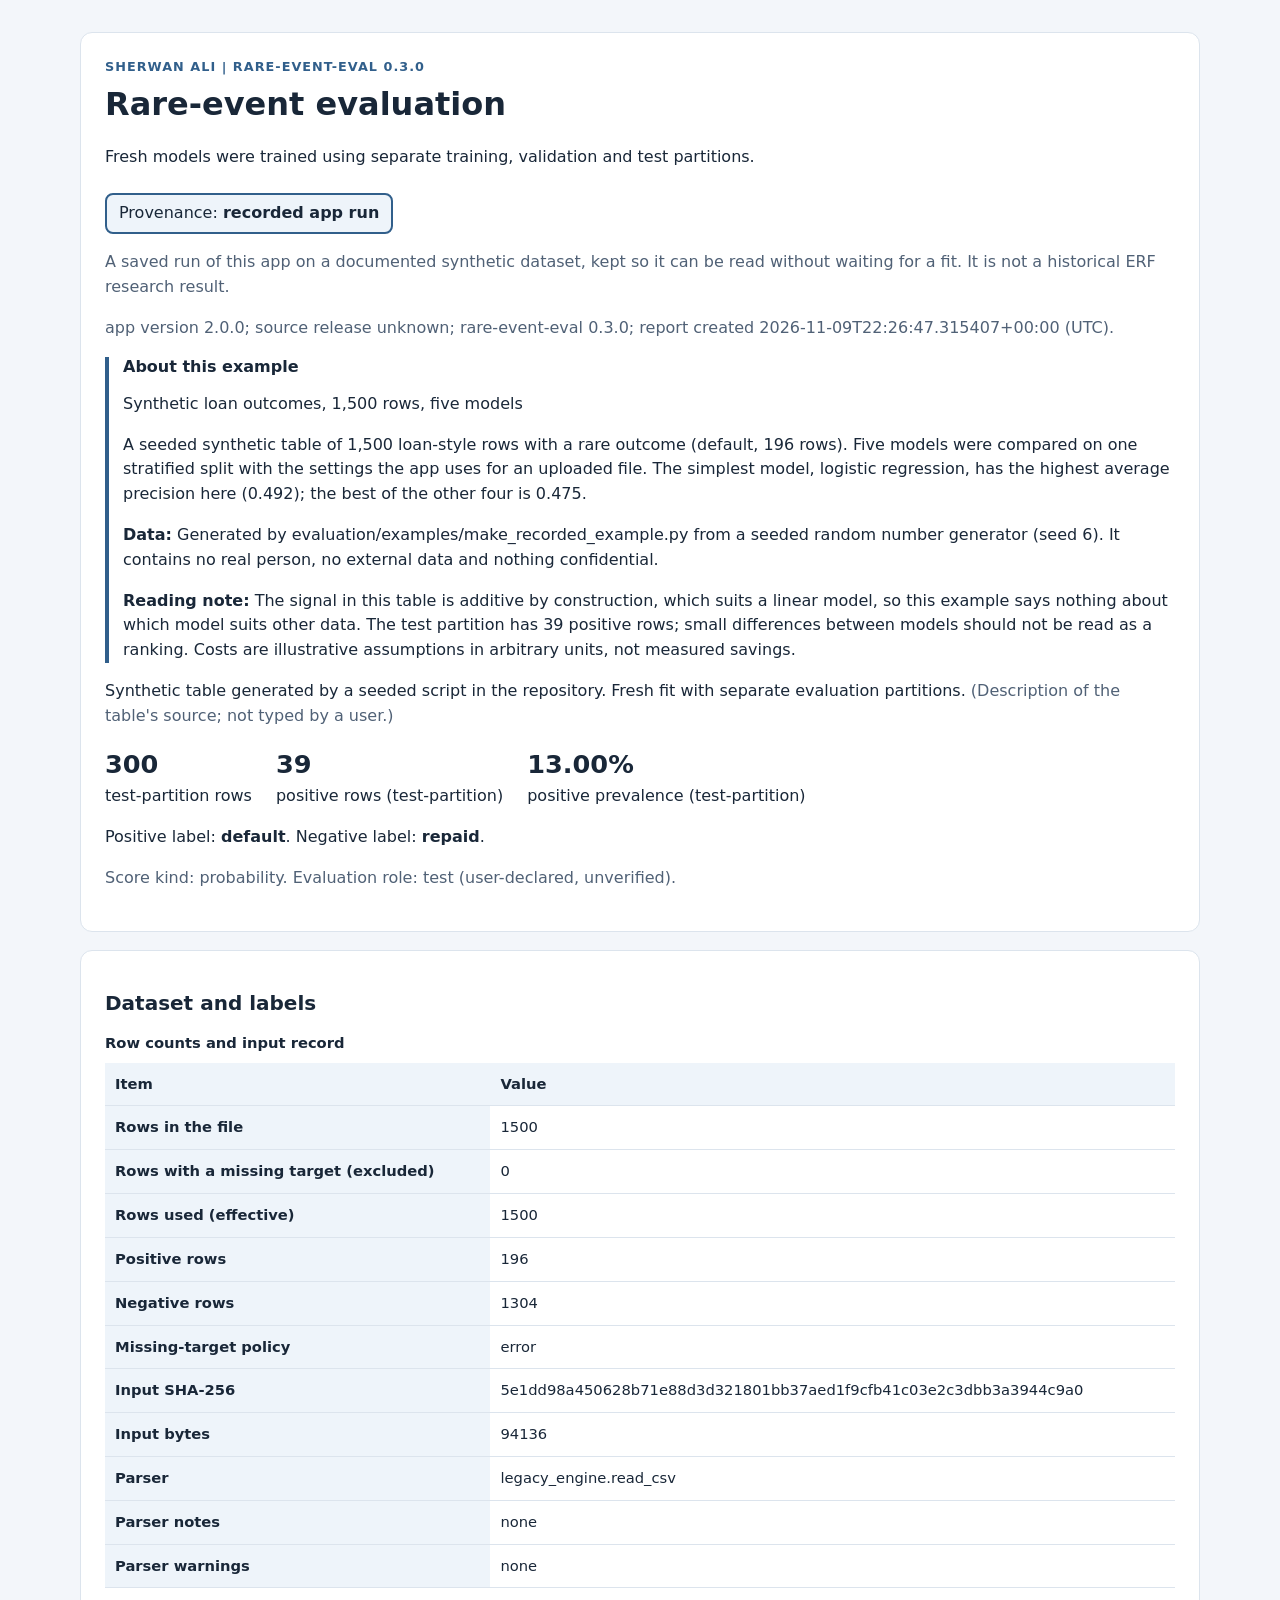
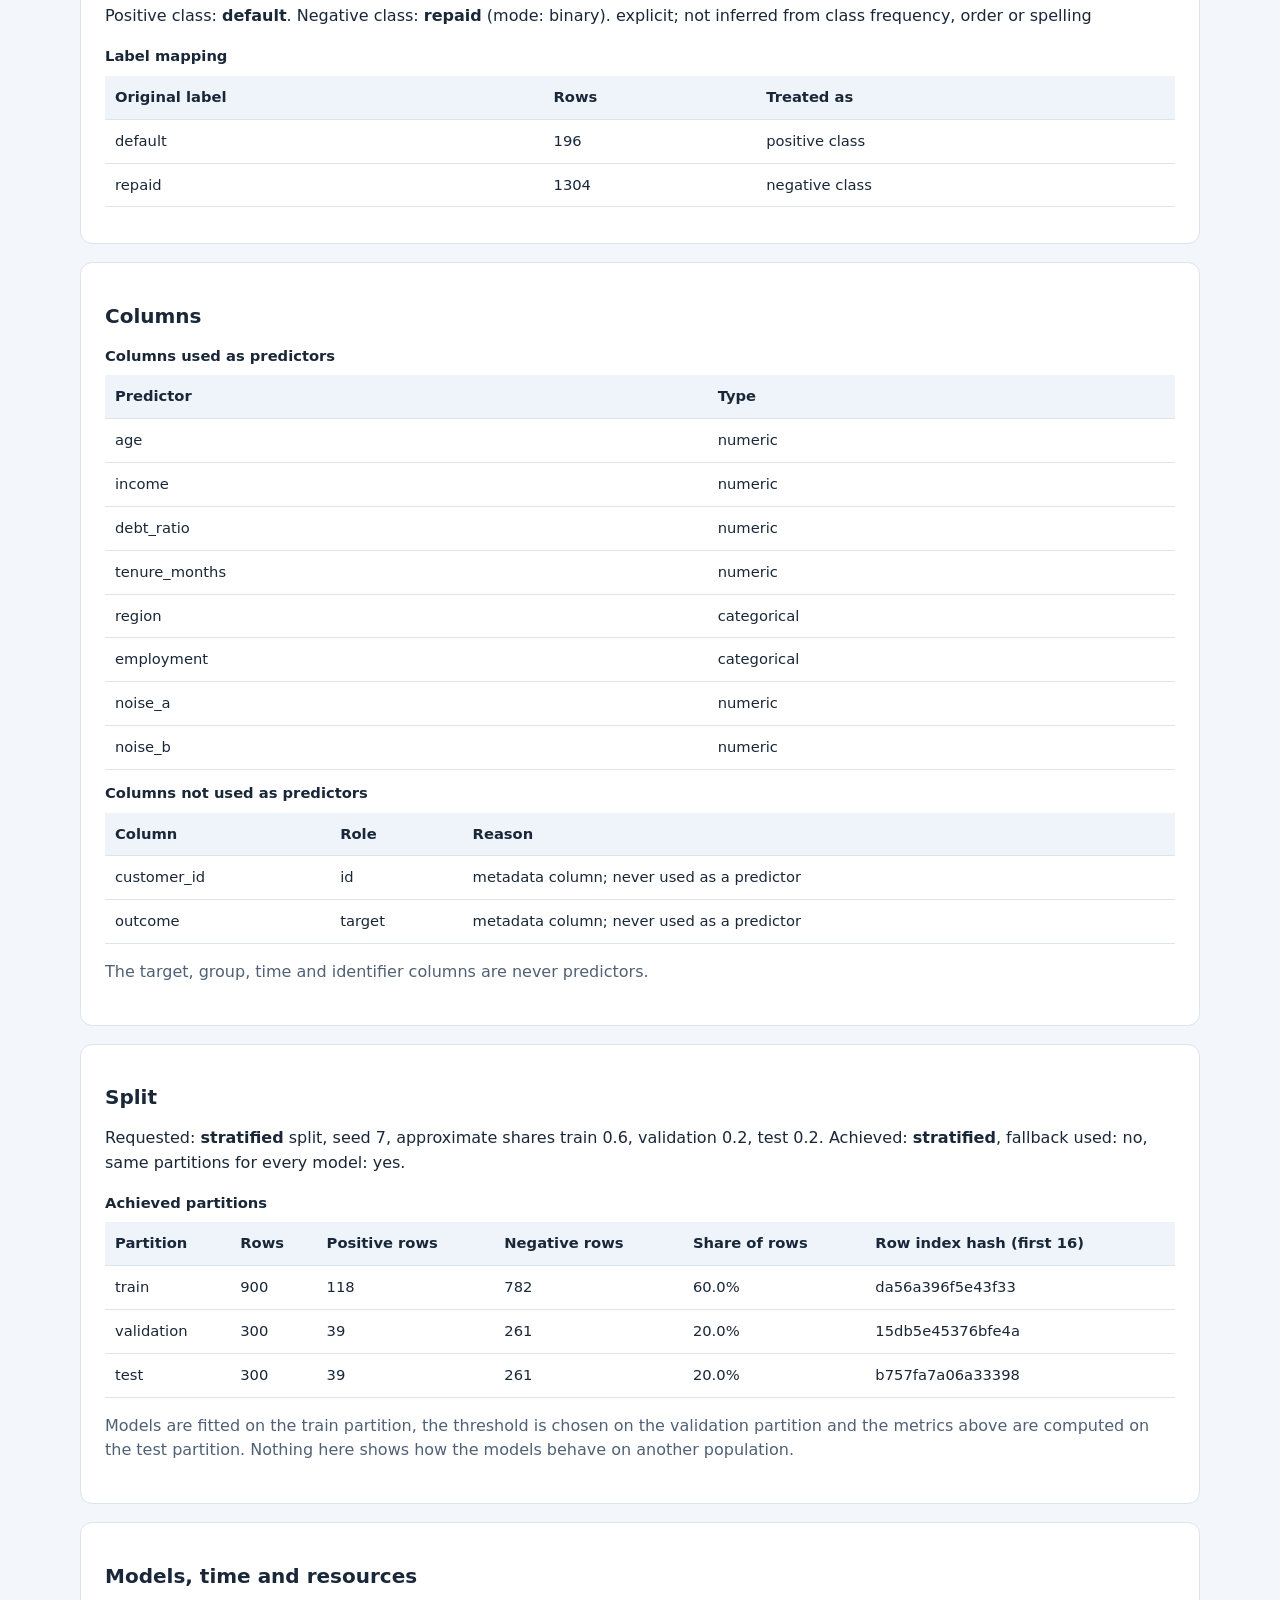
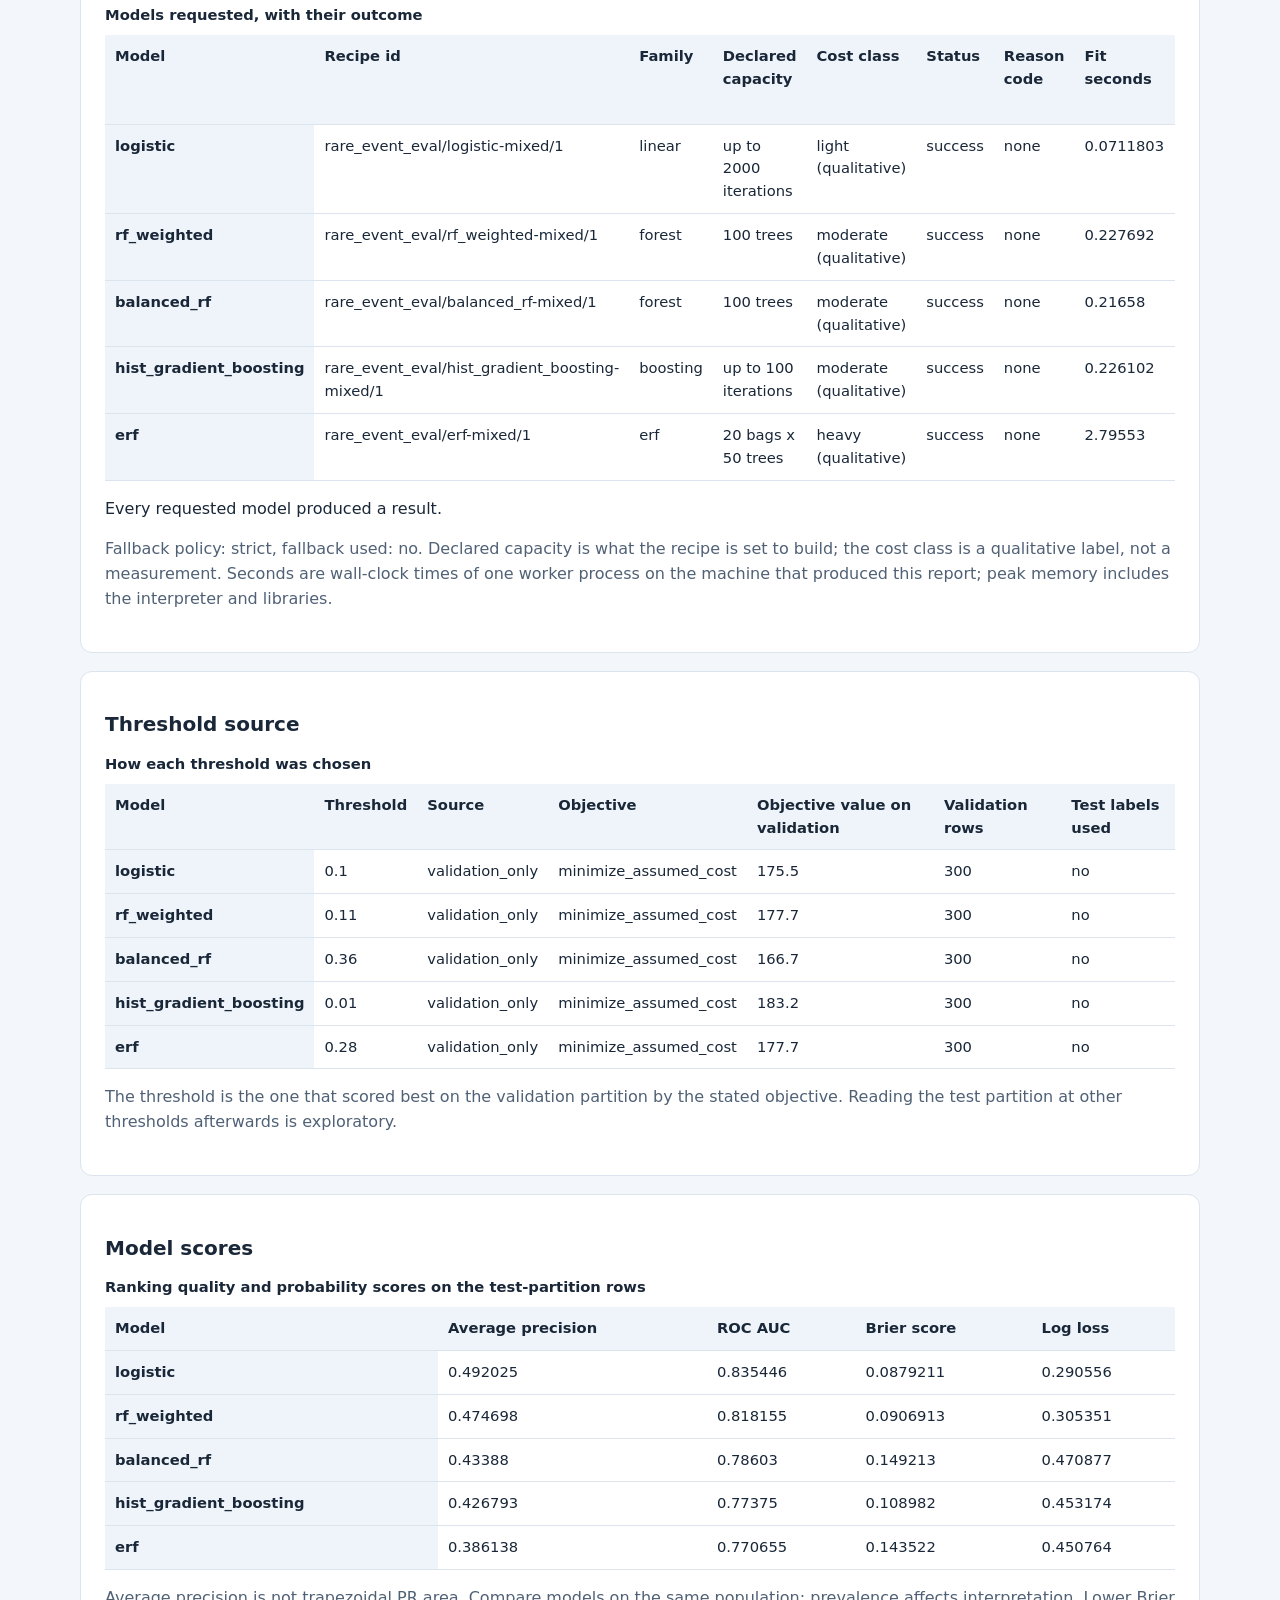
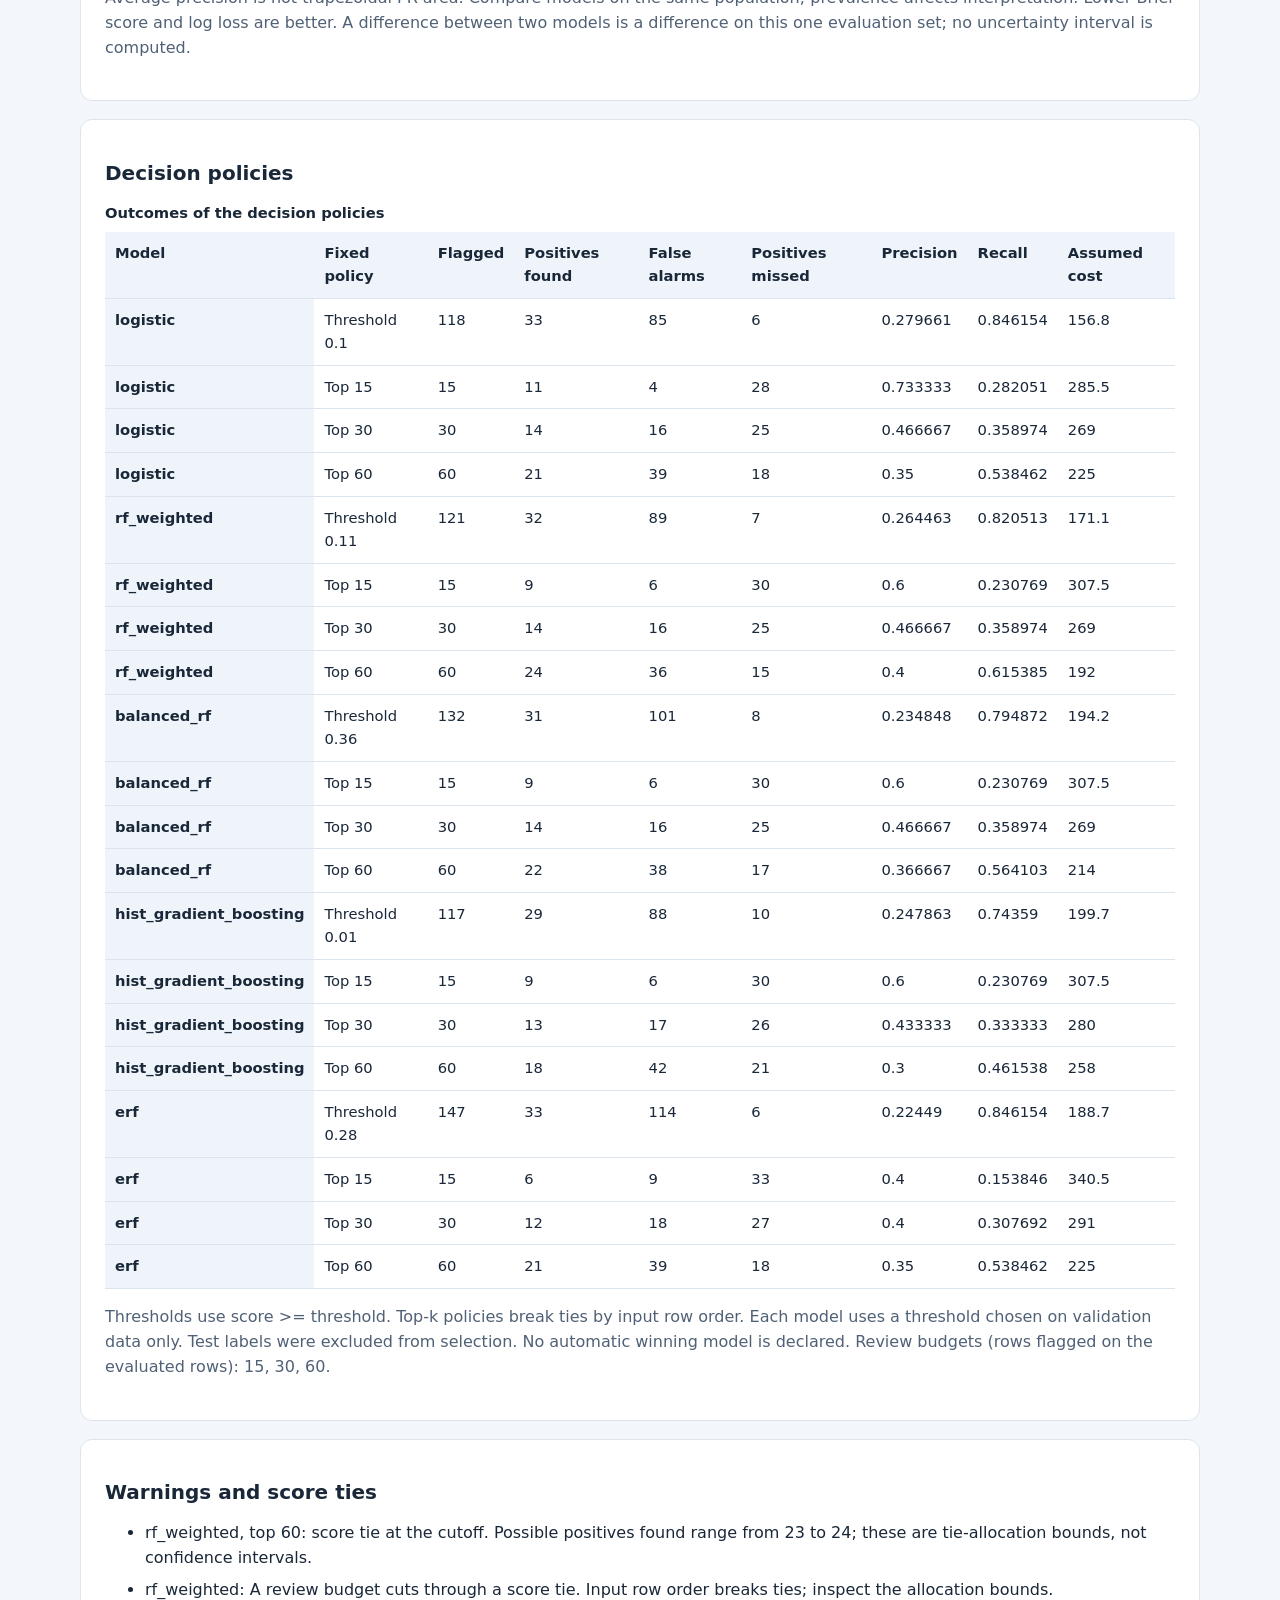
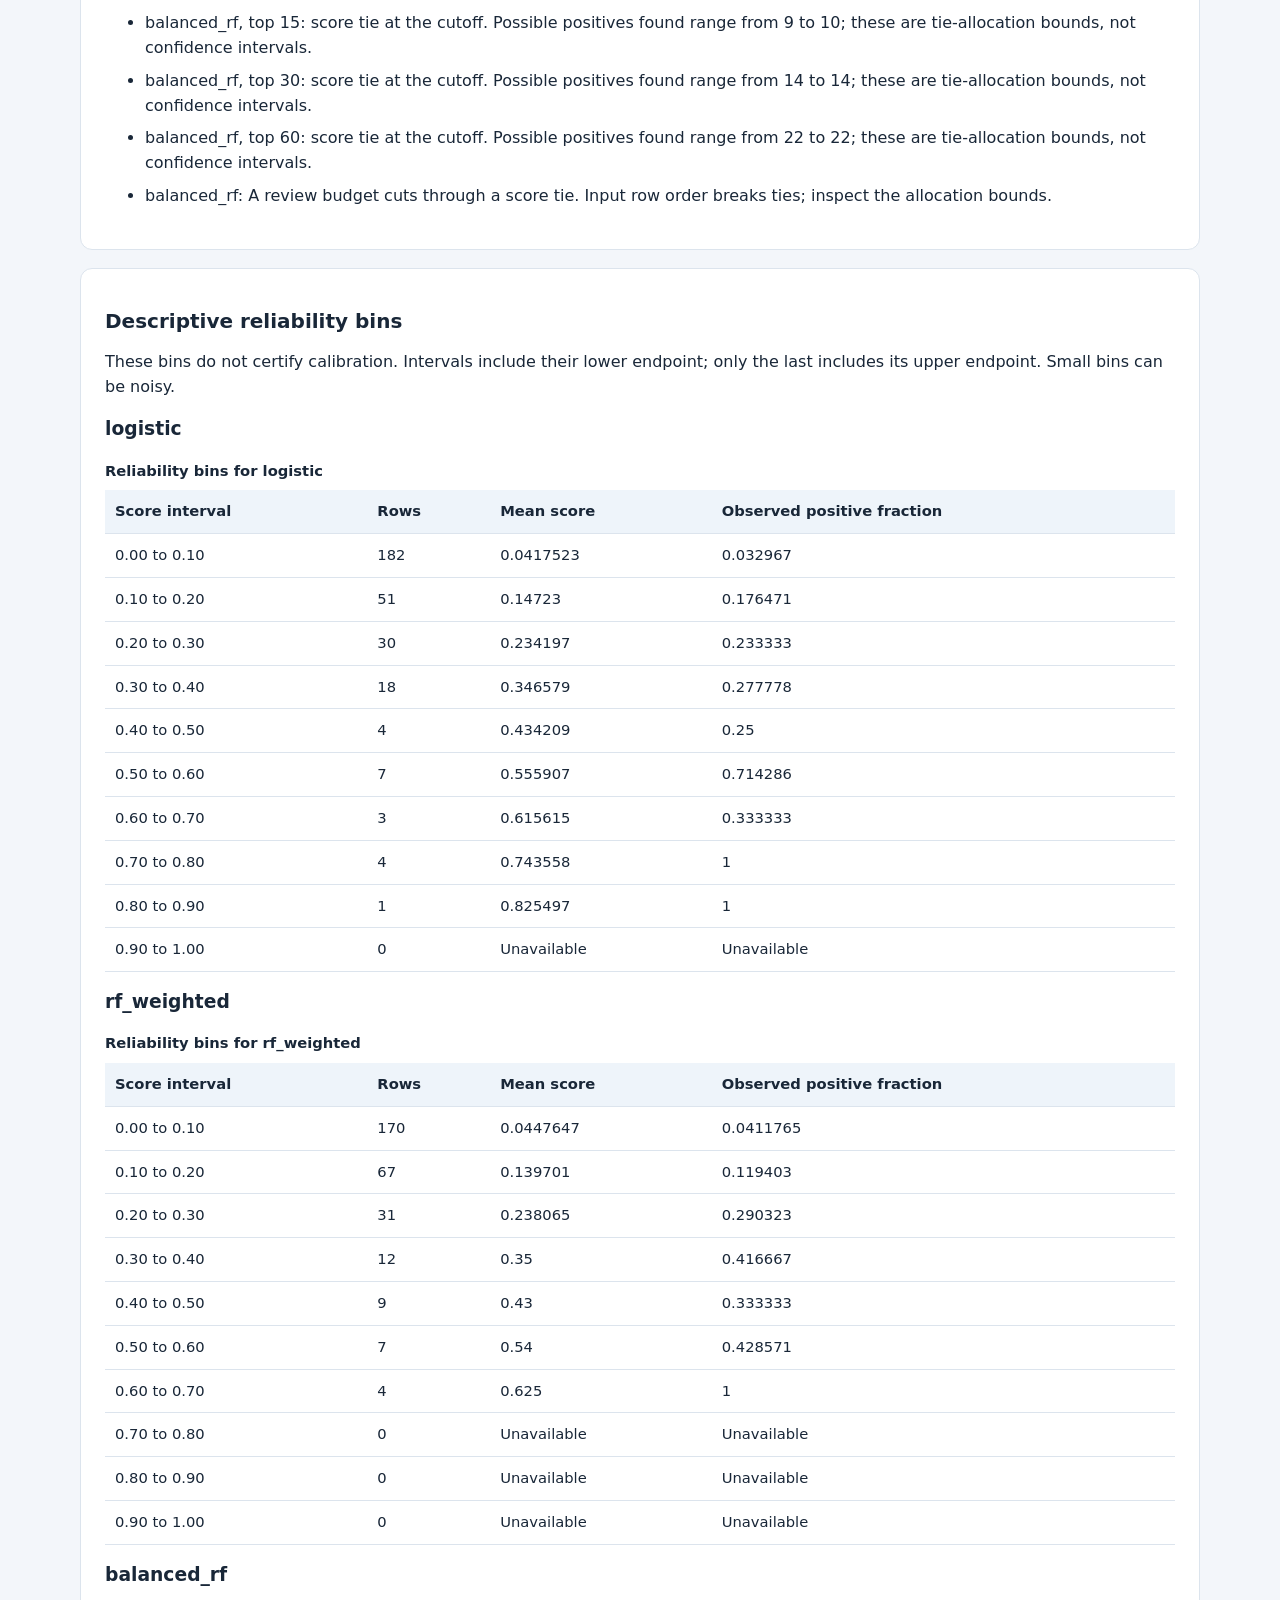
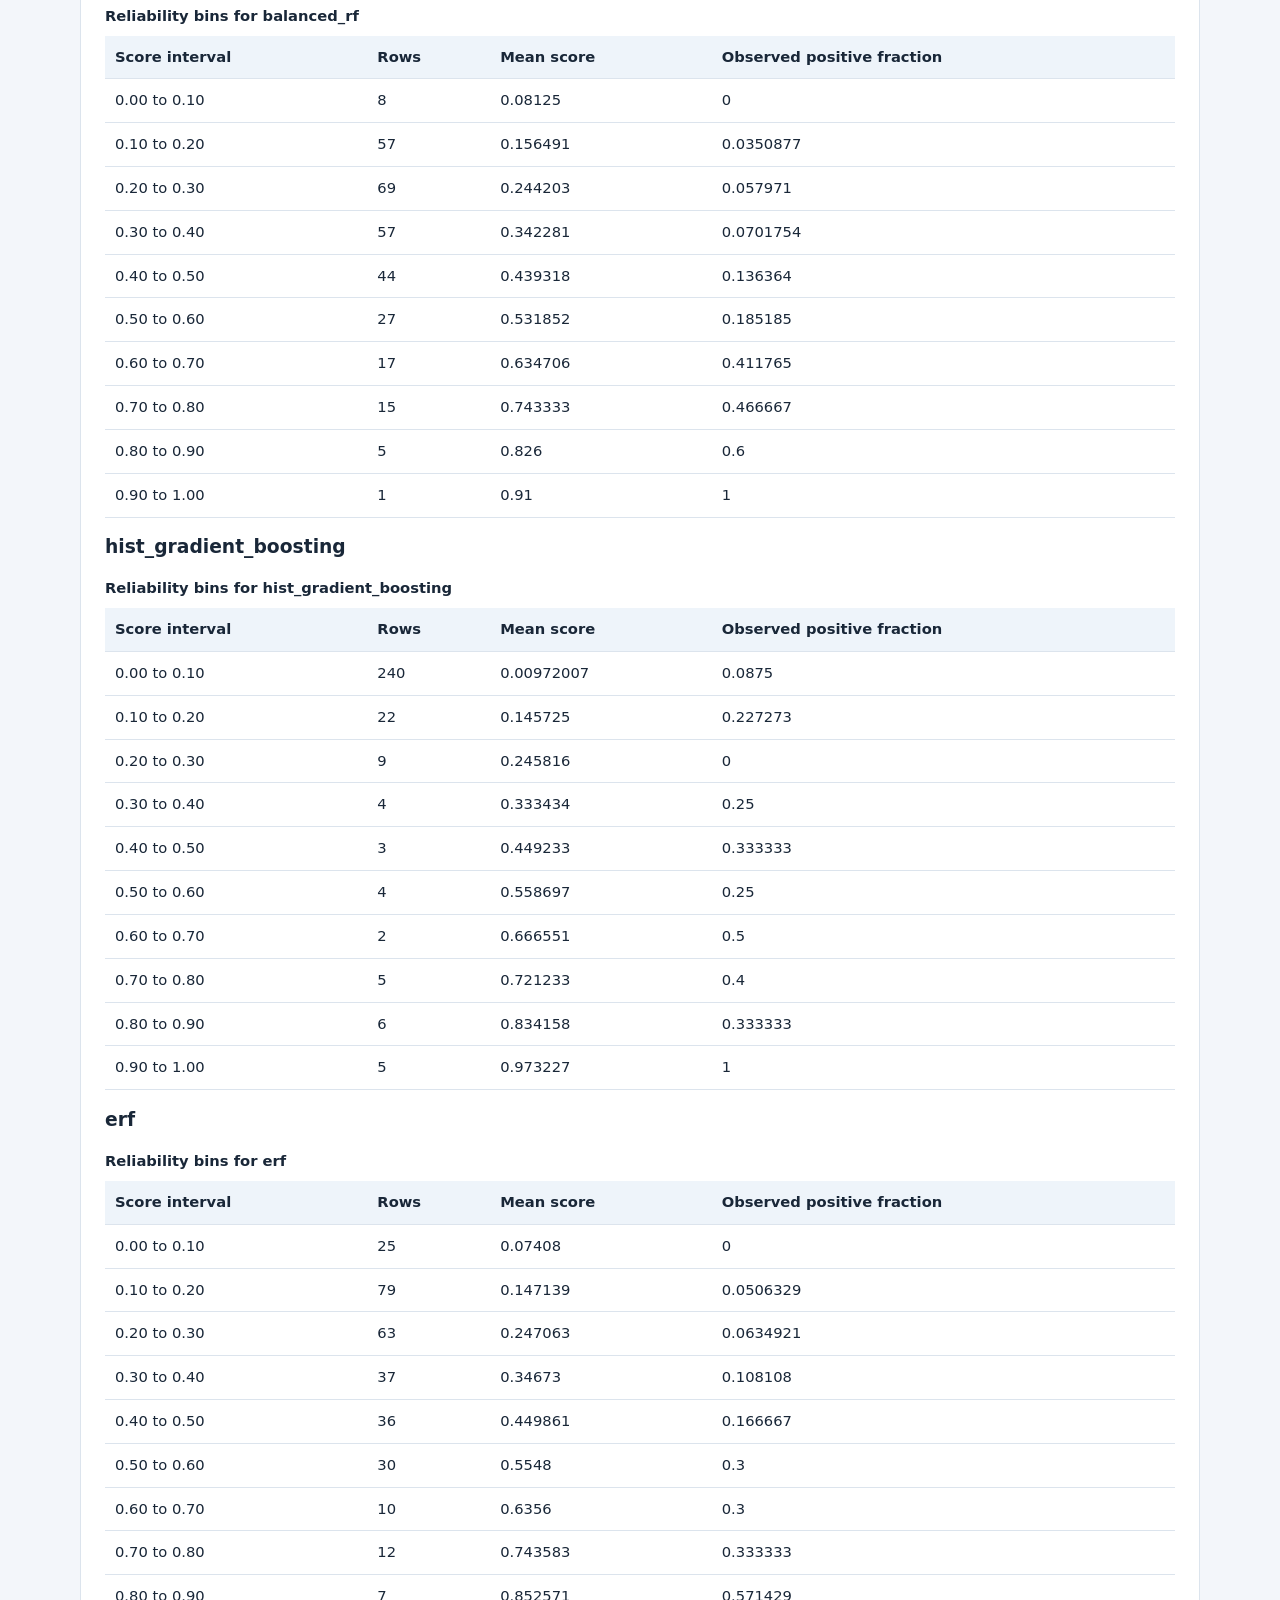
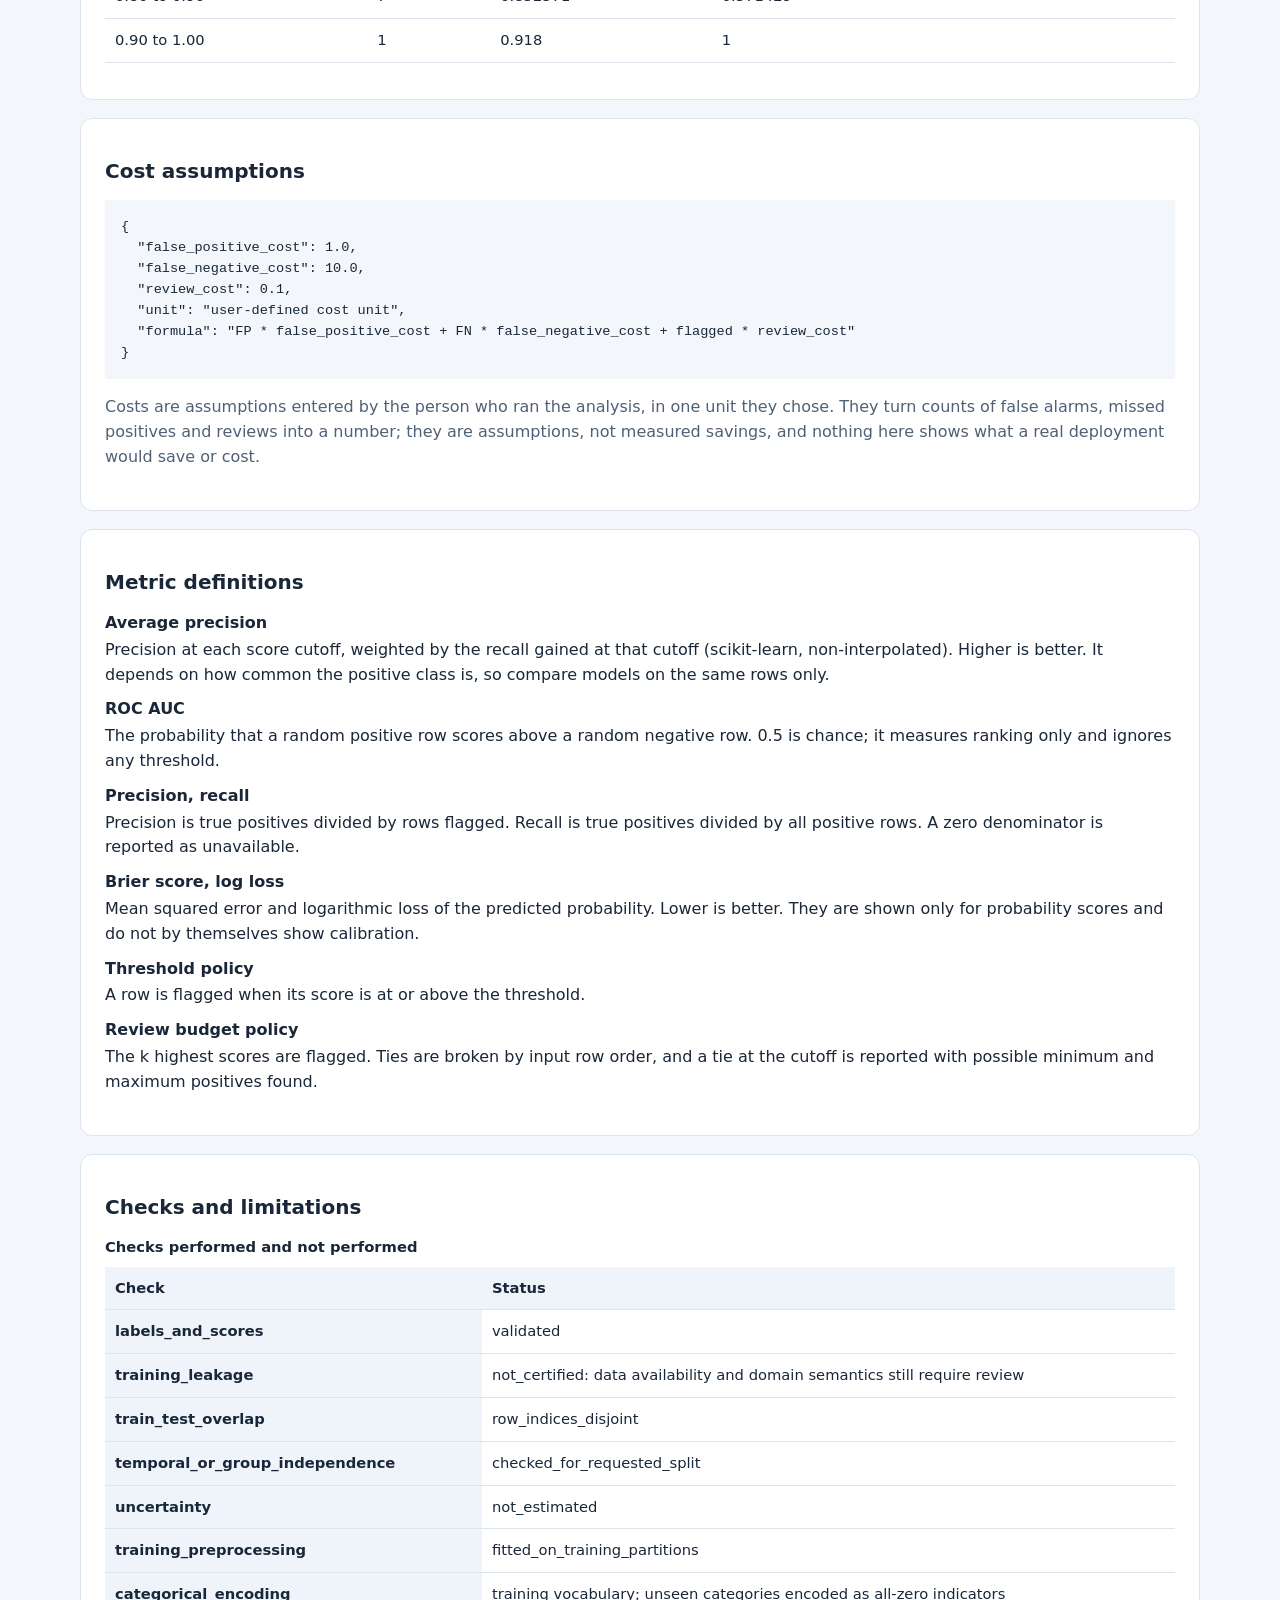
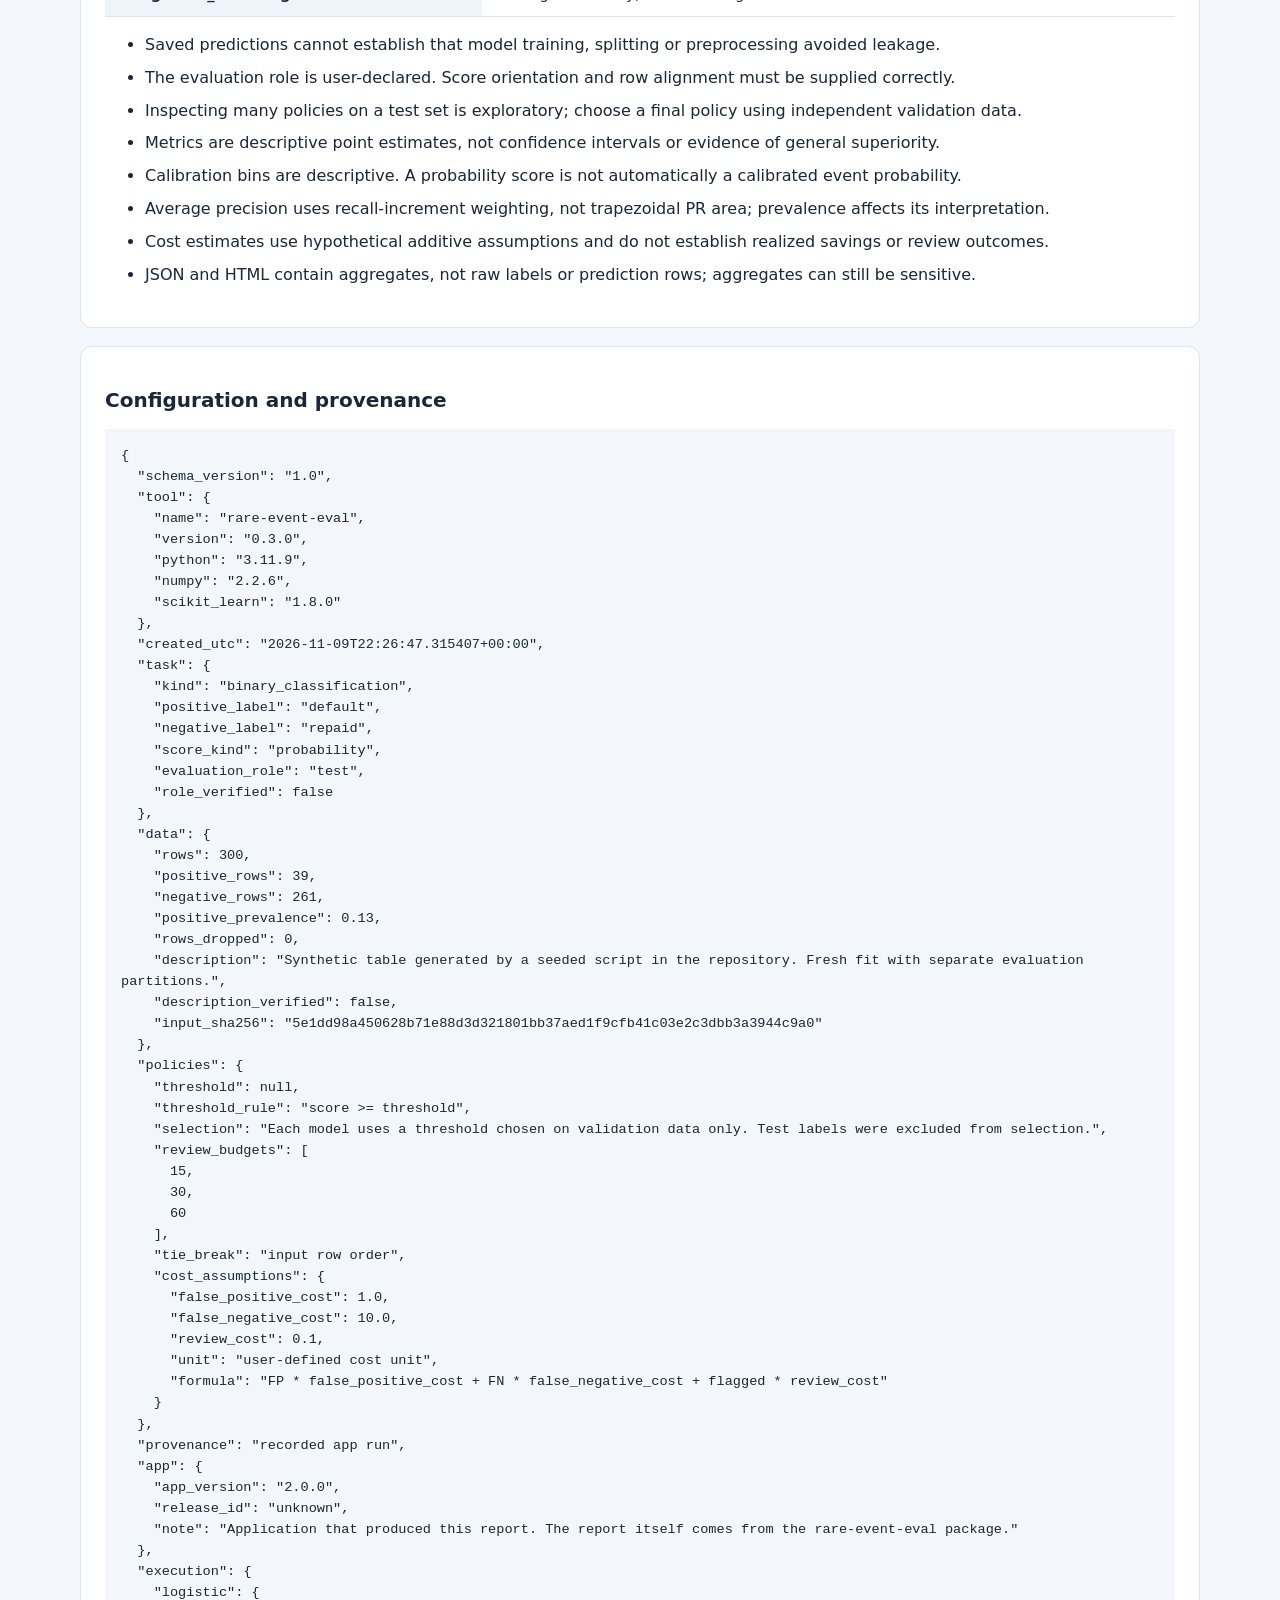
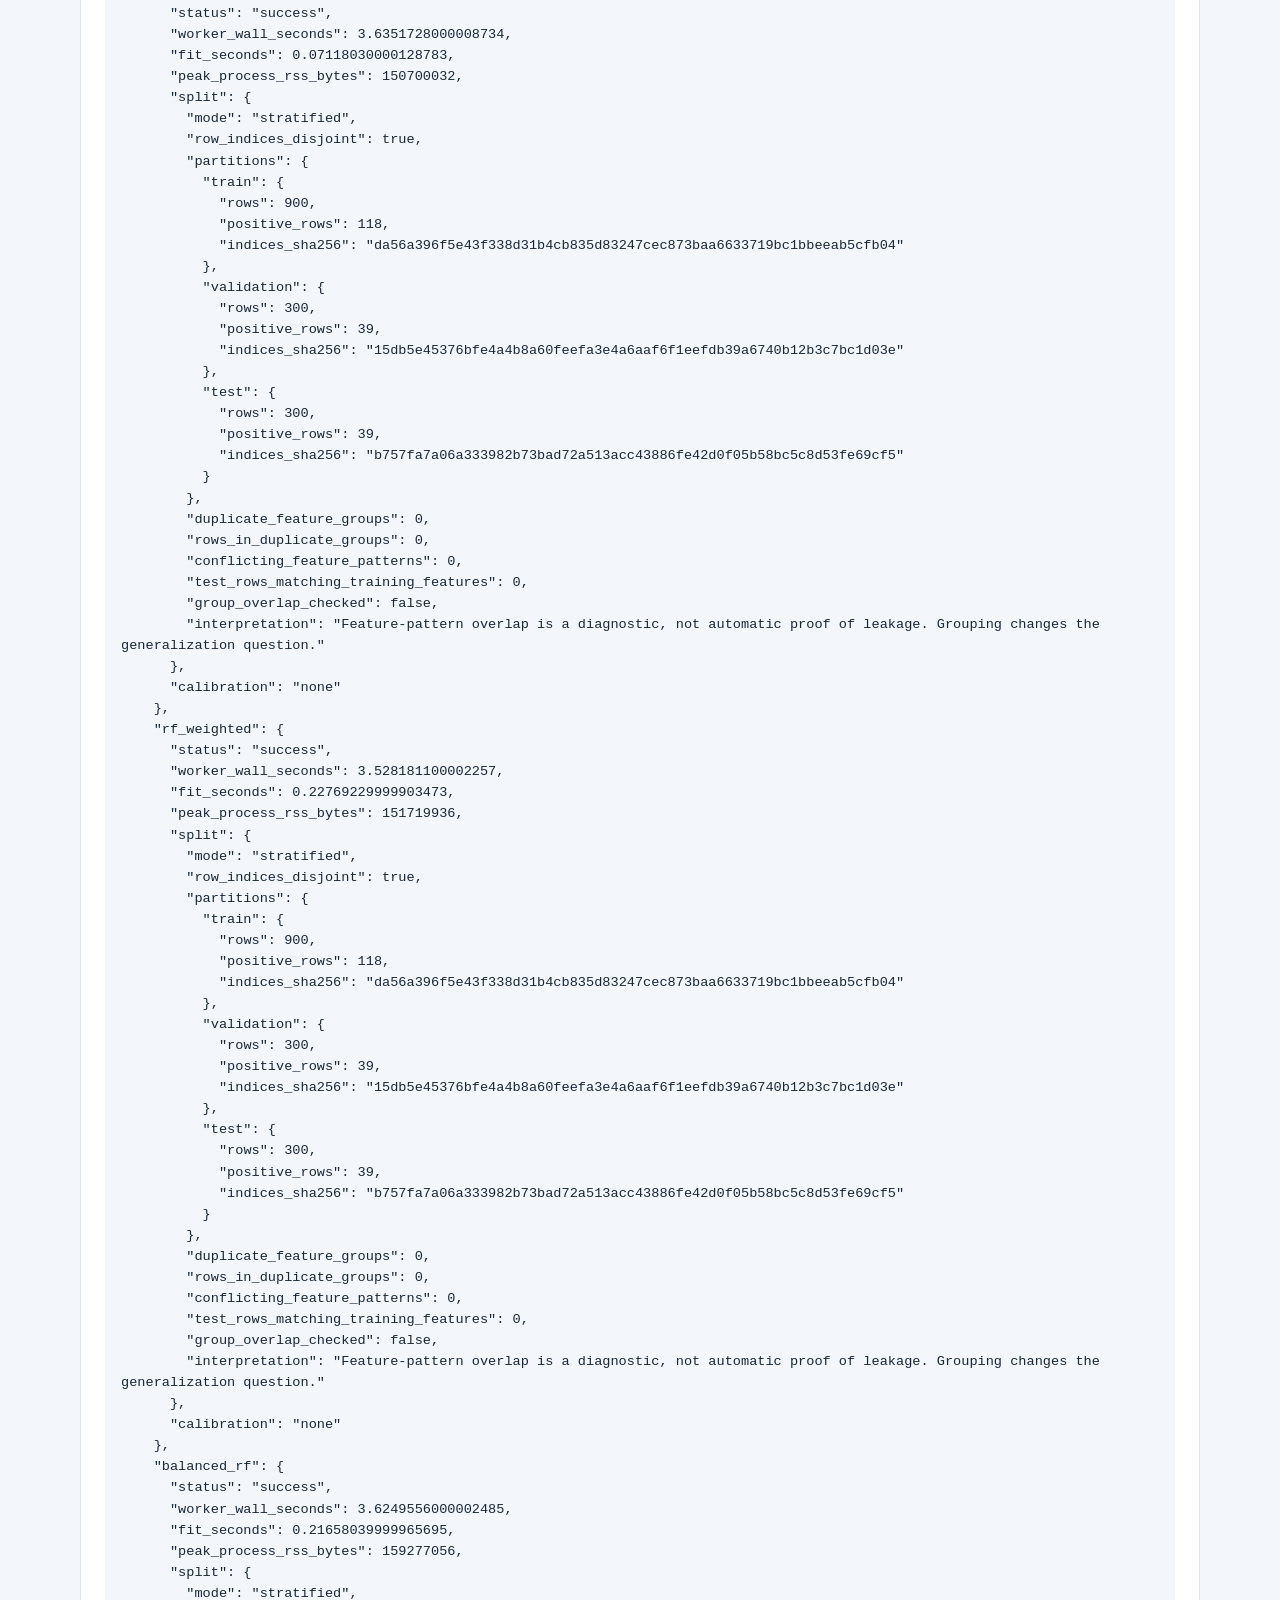
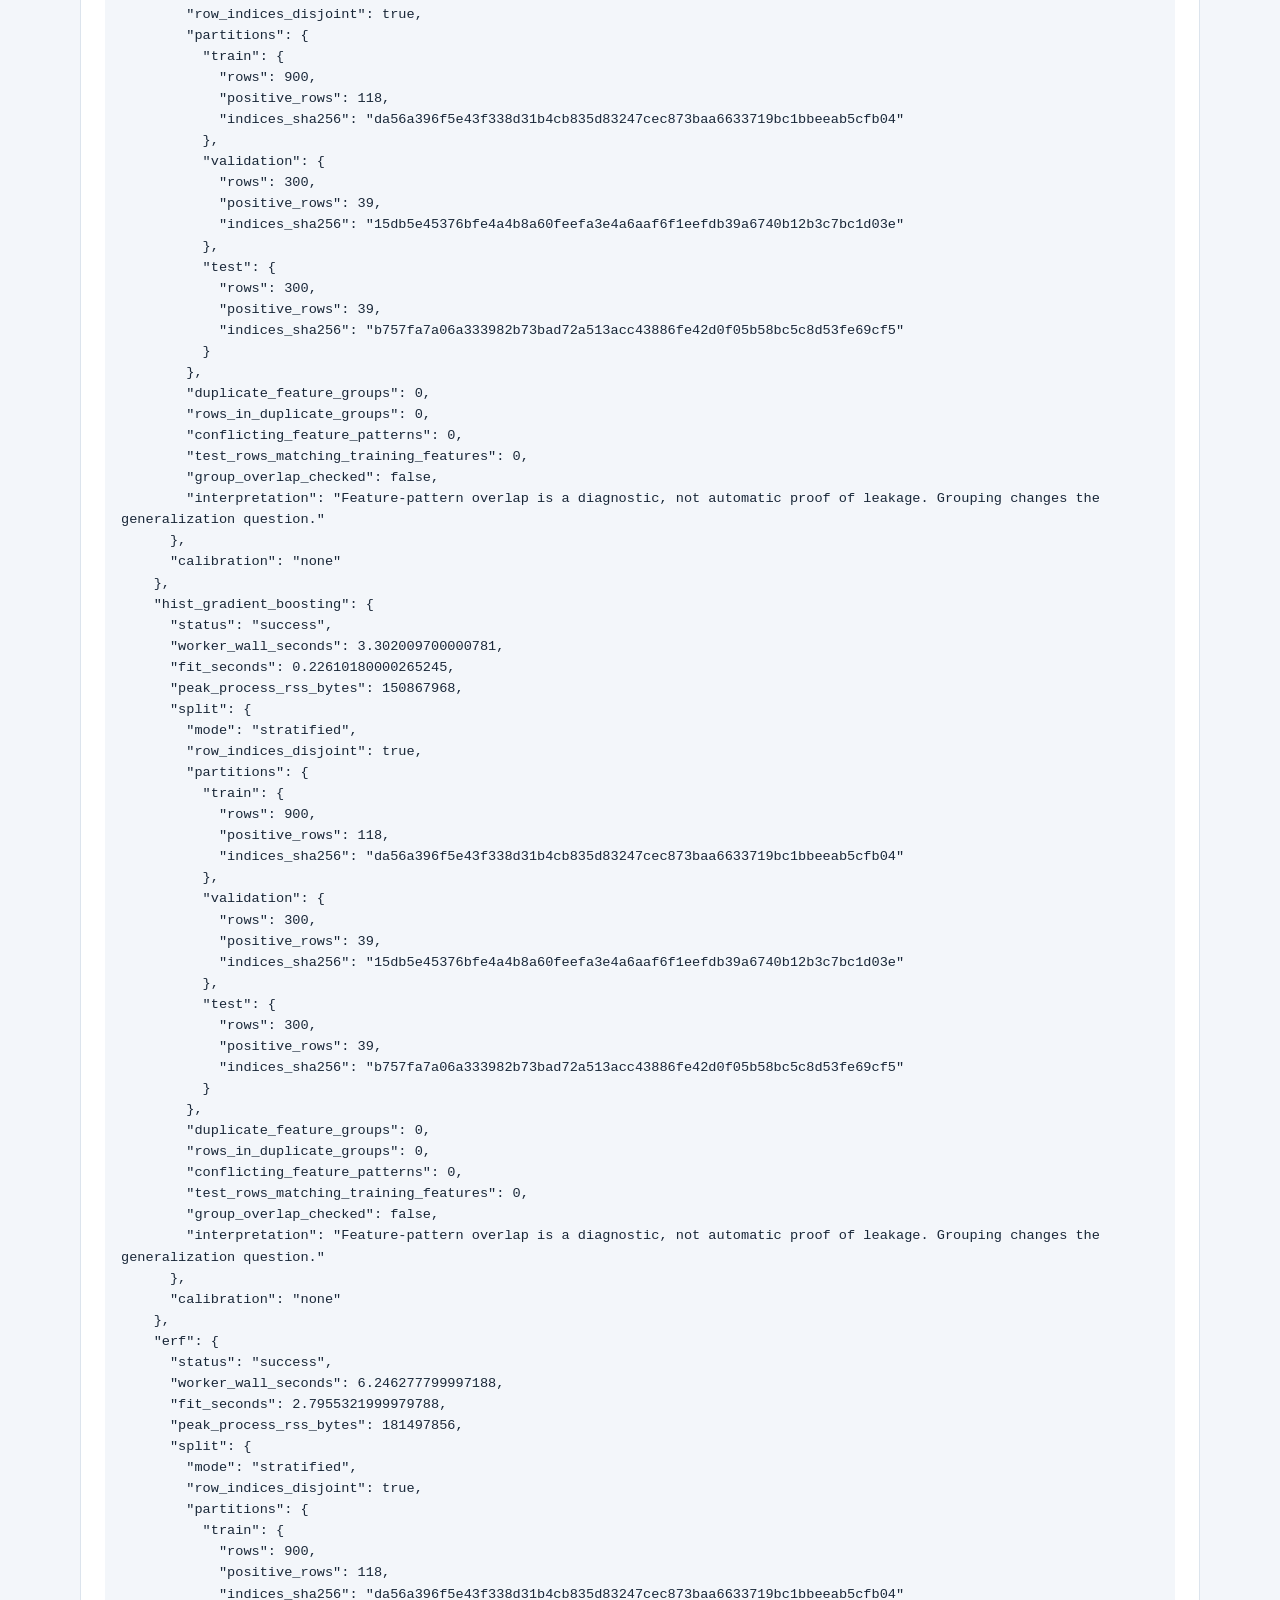
==== commit 82183c86: "Prepare locked package release, production image and cross-platform checks" ====
--- a/evaluation/examples/output/recorded-example.html
+++ b/evaluation/examples/output/recorded-example.html
@@ -19,14 +19,14 @@
 <a class="skip" href="#main">Skip to the report</a>
 <header><div class="eyebrow">Sherwan Ali | rare-event-eval 0.3.0</div>
 <h1>Rare-event evaluation</h1><p>Fresh models were trained using separate training, validation and test partitions.</p>
-<p class='badge'><span class='badge-key'>Provenance:</span> <strong>recorded app run</strong></p><p class='muted'>A saved run of this app on a documented synthetic dataset, kept so it can be read without waiting for a fit. It is not a historical ERF research result.</p><p class='muted'>app version 2.0.0-dev; source release unknown; rare-event-eval 0.3.0; report created 2026-11-09T21:28:27.312010+00:00 (UTC).</p><div class='example'><h2 class='example-h'>About this example</h2><p>Synthetic loan outcomes, 1,500 rows, five models</p><p>A seeded synthetic table of 1,500 loan-style rows with a rare outcome (default, 196 rows). Five models were compared on one stratified split with the settings the app uses for an uploaded file. The simplest model, logistic regression, has the highest average precision here (0.492); the best of the other four is 0.475.</p><p><strong>Data:</strong> Generated by evaluation/examples/make_recorded_example.py from a seeded random number generator (seed 6). It contains no real person, no external data and nothing confidential.</p><p><strong>Reading note:</strong> The signal in this table is additive by construction, which suits a linear model, so this example says nothing about which model suits other data. The test partition has 39 positive rows; small differences between models should not be read as a ranking. Costs are illustrative assumptions in arbitrary units, not measured savings.</p></div>
+<p class='badge'><span class='badge-key'>Provenance:</span> <strong>recorded app run</strong></p><p class='muted'>A saved run of this app on a documented synthetic dataset, kept so it can be read without waiting for a fit. It is not a historical ERF research result.</p><p class='muted'>app version 2.0.0; source release unknown; rare-event-eval 0.3.0; report created 2026-11-09T22:26:47.315407+00:00 (UTC).</p><div class='example'><h2 class='example-h'>About this example</h2><p>Synthetic loan outcomes, 1,500 rows, five models</p><p>A seeded synthetic table of 1,500 loan-style rows with a rare outcome (default, 196 rows). Five models were compared on one stratified split with the settings the app uses for an uploaded file. The simplest model, logistic regression, has the highest average precision here (0.492); the best of the other four is 0.475.</p><p><strong>Data:</strong> Generated by evaluation/examples/make_recorded_example.py from a seeded random number generator (seed 6). It contains no real person, no external data and nothing confidential.</p><p><strong>Reading note:</strong> The signal in this table is additive by construction, which suits a linear model, so this example says nothing about which model suits other data. The test partition has 39 positive rows; small differences between models should not be read as a ranking. Costs are illustrative assumptions in arbitrary units, not measured savings.</p></div>
 <p>Synthetic table generated by a seeded script in the repository. Fresh fit with separate evaluation partitions. <span class="muted">(Description of the table's source; not typed by a user.)</span></p>
 <div class="summary"><div><strong>300</strong>test-partition rows</div><div><strong>39</strong>positive rows (test-partition)</div>
 <div><strong>13.00%</strong>positive prevalence (test-partition)</div></div>
 <p>Positive label: <strong>default</strong>. Negative label: <strong>repaid</strong>.</p>
 <p class="muted">Score kind: probability. Evaluation role: test (user-declared, unverified).</p></header>
 <main id="main">
-<section aria-labelledby='data-h'><h2 id='data-h'>Dataset and labels</h2><div class='scroll' tabindex='0' role='region' aria-label='Row counts and input record'><table><caption>Row counts and input record</caption><thead><tr><th scope='col'>Item</th><th scope='col'>Value</th></tr></thead><tbody><tr><th scope='row'>Rows in the file</th><td>1500</td></tr><tr><th scope='row'>Rows with a missing target (excluded)</th><td>0</td></tr><tr><th scope='row'>Rows used (effective)</th><td>1500</td></tr><tr><th scope='row'>Positive rows</th><td>196</td></tr><tr><th scope='row'>Negative rows</th><td>1304</td></tr><tr><th scope='row'>Missing-target policy</th><td>error</td></tr><tr><th scope='row'>Input SHA-256</th><td>5e1dd98a450628b71e88d3d321801bb37aed1f9cfb41c03e2c3dbb3a3944c9a0</td></tr><tr><th scope='row'>Input bytes</th><td>94136</td></tr><tr><th scope='row'>Parser</th><td>legacy_engine.read_csv</td></tr><tr><th scope='row'>Parser notes</th><td>none</td></tr><tr><th scope='row'>Parser warnings</th><td>none</td></tr></tbody></table></div><p>Positive class: <strong>default</strong>. Negative class: <strong>repaid</strong> (mode: binary). explicit; not inferred from class frequency, order or spelling</p><div class='scroll' tabindex='0' role='region' aria-label='Label mapping'><table><caption>Label mapping</caption><thead><tr><th scope='col'>Original label</th><th scope='col'>Rows</th><th scope='col'>Treated as</th></tr></thead><tbody><tr><td>default</td><td>196</td><td>positive class</td></tr><tr><td>repaid</td><td>1304</td><td>negative class</td></tr></tbody></table></div></section><section aria-labelledby='cols-h'><h2 id='cols-h'>Columns</h2><div class='scroll' tabindex='0' role='region' aria-label='Columns used as predictors'><table><caption>Columns used as predictors</caption><thead><tr><th scope='col'>Predictor</th><th scope='col'>Type</th></tr></thead><tbody><tr><td>age</td><td>numeric</td></tr><tr><td>income</td><td>numeric</td></tr><tr><td>debt_ratio</td><td>numeric</td></tr><tr><td>tenure_months</td><td>numeric</td></tr><tr><td>region</td><td>categorical</td></tr><tr><td>employment</td><td>categorical</td></tr><tr><td>noise_a</td><td>numeric</td></tr><tr><td>noise_b</td><td>numeric</td></tr></tbody></table></div><div class='scroll' tabindex='0' role='region' aria-label='Columns not used as predictors'><table><caption>Columns not used as predictors</caption><thead><tr><th scope='col'>Column</th><th scope='col'>Role</th><th scope='col'>Reason</th></tr></thead><tbody><tr><td>customer_id</td><td>id</td><td>metadata column; never used as a predictor</td></tr><tr><td>outcome</td><td>target</td><td>metadata column; never used as a predictor</td></tr></tbody></table></div><p class='muted'>The target, group, time and identifier columns are never predictors.</p></section><section aria-labelledby='split-h'><h2 id='split-h'>Split</h2><p>Requested: <strong>stratified</strong> split, seed 7, approximate shares train 0.6, validation 0.2, test 0.2. Achieved: <strong>stratified</strong>, fallback used: no, same partitions for every model: yes.</p><div class='scroll' tabindex='0' role='region' aria-label='Achieved partitions'><table><caption>Achieved partitions</caption><thead><tr><th scope='col'>Partition</th><th scope='col'>Rows</th><th scope='col'>Positive rows</th><th scope='col'>Negative rows</th><th scope='col'>Share of rows</th><th scope='col'>Row index hash (first 16)</th></tr></thead><tbody><tr><td>train</td><td>900</td><td>118</td><td>782</td><td>60.0%</td><td>da56a396f5e43f33</td></tr><tr><td>validation</td><td>300</td><td>39</td><td>261</td><td>20.0%</td><td>15db5e45376bfe4a</td></tr><tr><td>test</td><td>300</td><td>39</td><td>261</td><td>20.0%</td><td>b757fa7a06a33398</td></tr></tbody></table></div><p class='muted'>Models are fitted on the train partition, the threshold is chosen on the validation partition and the metrics above are computed on the test partition. Nothing here shows how the models behave on another population.</p></section><section aria-labelledby='models-h'><h2 id='models-h'>Models, time and resources</h2><div class='scroll' tabindex='0' role='region' aria-label='Models requested, with their outcome'><table><caption>Models requested, with their outcome</caption><thead><tr><th scope='col'>Model</th><th scope='col'>Recipe id</th><th scope='col'>Family</th><th scope='col'>Declared capacity</th><th scope='col'>Cost class</th><th scope='col'>Status</th><th scope='col'>Reason code</th><th scope='col'>Fit seconds</th><th scope='col'>Worker seconds</th><th scope='col'>Peak memory (MB)</th></tr></thead><tbody><tr><th scope='row'>logistic</th><td>rare_event_eval/logistic-mixed/1</td><td>linear</td><td>up to 2000 iterations</td><td>light (qualitative)</td><td>success</td><td>none</td><td>0.0513783</td><td>2.4906</td><td>151</td></tr><tr><th scope='row'>rf_weighted</th><td>rare_event_eval/rf_weighted-mixed/1</td><td>forest</td><td>100 trees</td><td>moderate (qualitative)</td><td>success</td><td>none</td><td>0.18854</td><td>2.86661</td><td>151</td></tr><tr><th scope='row'>balanced_rf</th><td>rare_event_eval/balanced_rf-mixed/1</td><td>forest</td><td>100 trees</td><td>moderate (qualitative)</td><td>success</td><td>none</td><td>0.201667</td><td>2.89741</td><td>159</td></tr><tr><th scope='row'>hist_gradient_boosting</th><td>rare_event_eval/hist_gradient_boosting-mixed/1</td><td>boosting</td><td>up to 100 iterations</td><td>moderate (qualitative)</td><td>success</td><td>none</td><td>0.171158</td><td>2.63181</td><td>151</td></tr><tr><th scope='row'>erf</th><td>rare_event_eval/erf-mixed/1</td><td>erf</td><td>20 bags x 50 trees</td><td>heavy (qualitative)</td><td>success</td><td>none</td><td>2.50725</td><td>5.40197</td><td>182</td></tr></tbody></table></div><p>Every requested model produced a result.</p><p class='muted'>Fallback policy: strict, fallback used: no. Declared capacity is what the recipe is set to build; the cost class is a qualitative label, not a measurement. Seconds are wall-clock times of one worker process on the machine that produced this report; peak memory includes the interpreter and libraries.</p></section><section aria-labelledby='thr-h'><h2 id='thr-h'>Threshold source</h2><div class='scroll' tabindex='0' role='region' aria-label='How each threshold was chosen'><table><caption>How each threshold was chosen</caption><thead><tr><th scope='col'>Model</th><th scope='col'>Threshold</th><th scope='col'>Source</th><th scope='col'>Objective</th><th scope='col'>Objective value on validation</th><th scope='col'>Validation rows</th><th scope='col'>Test labels used</th></tr></thead><tbody><tr><th scope='row'>logistic</th><td>0.1</td><td>validation_only</td><td>minimize_assumed_cost</td><td>175.5</td><td>300</td><td>no</td></tr><tr><th scope='row'>rf_weighted</th><td>0.11</td><td>validation_only</td><td>minimize_assumed_cost</td><td>177.7</td><td>300</td><td>no</td></tr><tr><th scope='row'>balanced_rf</th><td>0.36</td><td>validation_only</td><td>minimize_assumed_cost</td><td>166.7</td><td>300</td><td>no</td></tr><tr><th scope='row'>hist_gradient_boosting</th><td>0.01</td><td>validation_only</td><td>minimize_assumed_cost</td><td>183.2</td><td>300</td><td>no</td></tr><tr><th scope='row'>erf</th><td>0.28</td><td>validation_only</td><td>minimize_assumed_cost</td><td>177.7</td><td>300</td><td>no</td></tr></tbody></table></div><p class='muted'>The threshold is the one that scored best on the validation partition by the stated objective. Reading the test partition at other thresholds afterwards is exploratory.</p></section>
+<section aria-labelledby='data-h'><h2 id='data-h'>Dataset and labels</h2><div class='scroll' tabindex='0' role='region' aria-label='Row counts and input record'><table><caption>Row counts and input record</caption><thead><tr><th scope='col'>Item</th><th scope='col'>Value</th></tr></thead><tbody><tr><th scope='row'>Rows in the file</th><td>1500</td></tr><tr><th scope='row'>Rows with a missing target (excluded)</th><td>0</td></tr><tr><th scope='row'>Rows used (effective)</th><td>1500</td></tr><tr><th scope='row'>Positive rows</th><td>196</td></tr><tr><th scope='row'>Negative rows</th><td>1304</td></tr><tr><th scope='row'>Missing-target policy</th><td>error</td></tr><tr><th scope='row'>Input SHA-256</th><td>5e1dd98a450628b71e88d3d321801bb37aed1f9cfb41c03e2c3dbb3a3944c9a0</td></tr><tr><th scope='row'>Input bytes</th><td>94136</td></tr><tr><th scope='row'>Parser</th><td>legacy_engine.read_csv</td></tr><tr><th scope='row'>Parser notes</th><td>none</td></tr><tr><th scope='row'>Parser warnings</th><td>none</td></tr></tbody></table></div><p>Positive class: <strong>default</strong>. Negative class: <strong>repaid</strong> (mode: binary). explicit; not inferred from class frequency, order or spelling</p><div class='scroll' tabindex='0' role='region' aria-label='Label mapping'><table><caption>Label mapping</caption><thead><tr><th scope='col'>Original label</th><th scope='col'>Rows</th><th scope='col'>Treated as</th></tr></thead><tbody><tr><td>default</td><td>196</td><td>positive class</td></tr><tr><td>repaid</td><td>1304</td><td>negative class</td></tr></tbody></table></div></section><section aria-labelledby='cols-h'><h2 id='cols-h'>Columns</h2><div class='scroll' tabindex='0' role='region' aria-label='Columns used as predictors'><table><caption>Columns used as predictors</caption><thead><tr><th scope='col'>Predictor</th><th scope='col'>Type</th></tr></thead><tbody><tr><td>age</td><td>numeric</td></tr><tr><td>income</td><td>numeric</td></tr><tr><td>debt_ratio</td><td>numeric</td></tr><tr><td>tenure_months</td><td>numeric</td></tr><tr><td>region</td><td>categorical</td></tr><tr><td>employment</td><td>categorical</td></tr><tr><td>noise_a</td><td>numeric</td></tr><tr><td>noise_b</td><td>numeric</td></tr></tbody></table></div><div class='scroll' tabindex='0' role='region' aria-label='Columns not used as predictors'><table><caption>Columns not used as predictors</caption><thead><tr><th scope='col'>Column</th><th scope='col'>Role</th><th scope='col'>Reason</th></tr></thead><tbody><tr><td>customer_id</td><td>id</td><td>metadata column; never used as a predictor</td></tr><tr><td>outcome</td><td>target</td><td>metadata column; never used as a predictor</td></tr></tbody></table></div><p class='muted'>The target, group, time and identifier columns are never predictors.</p></section><section aria-labelledby='split-h'><h2 id='split-h'>Split</h2><p>Requested: <strong>stratified</strong> split, seed 7, approximate shares train 0.6, validation 0.2, test 0.2. Achieved: <strong>stratified</strong>, fallback used: no, same partitions for every model: yes.</p><div class='scroll' tabindex='0' role='region' aria-label='Achieved partitions'><table><caption>Achieved partitions</caption><thead><tr><th scope='col'>Partition</th><th scope='col'>Rows</th><th scope='col'>Positive rows</th><th scope='col'>Negative rows</th><th scope='col'>Share of rows</th><th scope='col'>Row index hash (first 16)</th></tr></thead><tbody><tr><td>train</td><td>900</td><td>118</td><td>782</td><td>60.0%</td><td>da56a396f5e43f33</td></tr><tr><td>validation</td><td>300</td><td>39</td><td>261</td><td>20.0%</td><td>15db5e45376bfe4a</td></tr><tr><td>test</td><td>300</td><td>39</td><td>261</td><td>20.0%</td><td>b757fa7a06a33398</td></tr></tbody></table></div><p class='muted'>Models are fitted on the train partition, the threshold is chosen on the validation partition and the metrics above are computed on the test partition. Nothing here shows how the models behave on another population.</p></section><section aria-labelledby='models-h'><h2 id='models-h'>Models, time and resources</h2><div class='scroll' tabindex='0' role='region' aria-label='Models requested, with their outcome'><table><caption>Models requested, with their outcome</caption><thead><tr><th scope='col'>Model</th><th scope='col'>Recipe id</th><th scope='col'>Family</th><th scope='col'>Declared capacity</th><th scope='col'>Cost class</th><th scope='col'>Status</th><th scope='col'>Reason code</th><th scope='col'>Fit seconds</th><th scope='col'>Worker seconds</th><th scope='col'>Peak memory (MB)</th></tr></thead><tbody><tr><th scope='row'>logistic</th><td>rare_event_eval/logistic-mixed/1</td><td>linear</td><td>up to 2000 iterations</td><td>light (qualitative)</td><td>success</td><td>none</td><td>0.0711803</td><td>3.63517</td><td>151</td></tr><tr><th scope='row'>rf_weighted</th><td>rare_event_eval/rf_weighted-mixed/1</td><td>forest</td><td>100 trees</td><td>moderate (qualitative)</td><td>success</td><td>none</td><td>0.227692</td><td>3.52818</td><td>152</td></tr><tr><th scope='row'>balanced_rf</th><td>rare_event_eval/balanced_rf-mixed/1</td><td>forest</td><td>100 trees</td><td>moderate (qualitative)</td><td>success</td><td>none</td><td>0.21658</td><td>3.62496</td><td>159</td></tr><tr><th scope='row'>hist_gradient_boosting</th><td>rare_event_eval/hist_gradient_boosting-mixed/1</td><td>boosting</td><td>up to 100 iterations</td><td>moderate (qualitative)</td><td>success</td><td>none</td><td>0.226102</td><td>3.30201</td><td>151</td></tr><tr><th scope='row'>erf</th><td>rare_event_eval/erf-mixed/1</td><td>erf</td><td>20 bags x 50 trees</td><td>heavy (qualitative)</td><td>success</td><td>none</td><td>2.79553</td><td>6.24628</td><td>181</td></tr></tbody></table></div><p>Every requested model produced a result.</p><p class='muted'>Fallback policy: strict, fallback used: no. Declared capacity is what the recipe is set to build; the cost class is a qualitative label, not a measurement. Seconds are wall-clock times of one worker process on the machine that produced this report; peak memory includes the interpreter and libraries.</p></section><section aria-labelledby='thr-h'><h2 id='thr-h'>Threshold source</h2><div class='scroll' tabindex='0' role='region' aria-label='How each threshold was chosen'><table><caption>How each threshold was chosen</caption><thead><tr><th scope='col'>Model</th><th scope='col'>Threshold</th><th scope='col'>Source</th><th scope='col'>Objective</th><th scope='col'>Objective value on validation</th><th scope='col'>Validation rows</th><th scope='col'>Test labels used</th></tr></thead><tbody><tr><th scope='row'>logistic</th><td>0.1</td><td>validation_only</td><td>minimize_assumed_cost</td><td>175.5</td><td>300</td><td>no</td></tr><tr><th scope='row'>rf_weighted</th><td>0.11</td><td>validation_only</td><td>minimize_assumed_cost</td><td>177.7</td><td>300</td><td>no</td></tr><tr><th scope='row'>balanced_rf</th><td>0.36</td><td>validation_only</td><td>minimize_assumed_cost</td><td>166.7</td><td>300</td><td>no</td></tr><tr><th scope='row'>hist_gradient_boosting</th><td>0.01</td><td>validation_only</td><td>minimize_assumed_cost</td><td>183.2</td><td>300</td><td>no</td></tr><tr><th scope='row'>erf</th><td>0.28</td><td>validation_only</td><td>minimize_assumed_cost</td><td>177.7</td><td>300</td><td>no</td></tr></tbody></table></div><p class='muted'>The threshold is the one that scored best on the validation partition by the stated objective. Reading the test partition at other thresholds afterwards is exploratory.</p></section>
 <section aria-labelledby="scores-h"><h2 id="scores-h">Model scores</h2><div class='scroll' tabindex='0' role='region' aria-label='Ranking quality and probability scores on the test-partition rows'><table><caption>Ranking quality and probability scores on the test-partition rows</caption><thead><tr><th scope='col'>Model</th><th scope='col'>Average precision</th><th scope='col'>ROC AUC</th><th scope='col'>Brier score</th><th scope='col'>Log loss</th></tr></thead><tbody><tr><th scope='row'>logistic</th><td>0.492025</td><td>0.835446</td><td>0.0879211</td><td>0.290556</td></tr><tr><th scope='row'>rf_weighted</th><td>0.474698</td><td>0.818155</td><td>0.0906913</td><td>0.305351</td></tr><tr><th scope='row'>balanced_rf</th><td>0.43388</td><td>0.78603</td><td>0.149213</td><td>0.470877</td></tr><tr><th scope='row'>hist_gradient_boosting</th><td>0.426793</td><td>0.77375</td><td>0.108982</td><td>0.453174</td></tr><tr><th scope='row'>erf</th><td>0.386138</td><td>0.770655</td><td>0.143522</td><td>0.450764</td></tr></tbody></table></div><p class="muted">Average precision is not trapezoidal PR area. Compare models on the same population; prevalence affects interpretation. Lower Brier score and log loss are better. A difference between two models is a difference on this one evaluation set; no uncertainty interval is computed.</p></section>
 <section aria-labelledby="policy-h"><h2 id="policy-h">Decision policies</h2><div class='scroll' tabindex='0' role='region' aria-label='Outcomes of the decision policies'><table><caption>Outcomes of the decision policies</caption><thead><tr><th scope='col'>Model</th><th scope='col'>Fixed policy</th><th scope='col'>Flagged</th><th scope='col'>Positives found</th><th scope='col'>False alarms</th><th scope='col'>Positives missed</th><th scope='col'>Precision</th><th scope='col'>Recall</th><th scope='col'>Assumed cost</th></tr></thead><tbody><tr><th scope='row'>logistic</th><td>Threshold 0.1</td><td>118</td><td>33</td><td>85</td><td>6</td><td>0.279661</td><td>0.846154</td><td>156.8</td></tr><tr><th scope='row'>logistic</th><td>Top 15</td><td>15</td><td>11</td><td>4</td><td>28</td><td>0.733333</td><td>0.282051</td><td>285.5</td></tr><tr><th scope='row'>logistic</th><td>Top 30</td><td>30</td><td>14</td><td>16</td><td>25</td><td>0.466667</td><td>0.358974</td><td>269</td></tr><tr><th scope='row'>logistic</th><td>Top 60</td><td>60</td><td>21</td><td>39</td><td>18</td><td>0.35</td><td>0.538462</td><td>225</td></tr><tr><th scope='row'>rf_weighted</th><td>Threshold 0.11</td><td>121</td><td>32</td><td>89</td><td>7</td><td>0.264463</td><td>0.820513</td><td>171.1</td></tr><tr><th scope='row'>rf_weighted</th><td>Top 15</td><td>15</td><td>9</td><td>6</td><td>30</td><td>0.6</td><td>0.230769</td><td>307.5</td></tr><tr><th scope='row'>rf_weighted</th><td>Top 30</td><td>30</td><td>14</td><td>16</td><td>25</td><td>0.466667</td><td>0.358974</td><td>269</td></tr><tr><th scope='row'>rf_weighted</th><td>Top 60</td><td>60</td><td>24</td><td>36</td><td>15</td><td>0.4</td><td>0.615385</td><td>192</td></tr><tr><th scope='row'>balanced_rf</th><td>Threshold 0.36</td><td>132</td><td>31</td><td>101</td><td>8</td><td>0.234848</td><td>0.794872</td><td>194.2</td></tr><tr><th scope='row'>balanced_rf</th><td>Top 15</td><td>15</td><td>9</td><td>6</td><td>30</td><td>0.6</td><td>0.230769</td><td>307.5</td></tr><tr><th scope='row'>balanced_rf</th><td>Top 30</td><td>30</td><td>14</td><td>16</td><td>25</td><td>0.466667</td><td>0.358974</td><td>269</td></tr><tr><th scope='row'>balanced_rf</th><td>Top 60</td><td>60</td><td>22</td><td>38</td><td>17</td><td>0.366667</td><td>0.564103</td><td>214</td></tr><tr><th scope='row'>hist_gradient_boosting</th><td>Threshold 0.01</td><td>117</td><td>29</td><td>88</td><td>10</td><td>0.247863</td><td>0.74359</td><td>199.7</td></tr><tr><th scope='row'>hist_gradient_boosting</th><td>Top 15</td><td>15</td><td>9</td><td>6</td><td>30</td><td>0.6</td><td>0.230769</td><td>307.5</td></tr><tr><th scope='row'>hist_gradient_boosting</th><td>Top 30</td><td>30</td><td>13</td><td>17</td><td>26</td><td>0.433333</td><td>0.333333</td><td>280</td></tr><tr><th scope='row'>hist_gradient_boosting</th><td>Top 60</td><td>60</td><td>18</td><td>42</td><td>21</td><td>0.3</td><td>0.461538</td><td>258</td></tr><tr><th scope='row'>erf</th><td>Threshold 0.28</td><td>147</td><td>33</td><td>114</td><td>6</td><td>0.22449</td><td>0.846154</td><td>188.7</td></tr><tr><th scope='row'>erf</th><td>Top 15</td><td>15</td><td>6</td><td>9</td><td>33</td><td>0.4</td><td>0.153846</td><td>340.5</td></tr><tr><th scope='row'>erf</th><td>Top 30</td><td>30</td><td>12</td><td>18</td><td>27</td><td>0.4</td><td>0.307692</td><td>291</td></tr><tr><th scope='row'>erf</th><td>Top 60</td><td>60</td><td>21</td><td>39</td><td>18</td><td>0.35</td><td>0.538462</td><td>225</td></tr></tbody></table></div><p class="muted">Thresholds use score &gt;= threshold. Top-k policies break ties by input row order. Each model uses a threshold chosen on validation data only. Test labels were excluded from selection. No automatic winning model is declared. Review budgets (rows flagged on the evaluated rows): 15, 30, 60.</p></section>
 <section aria-labelledby="warn-h"><h2 id="warn-h">Warnings and score ties</h2><ul><li>rf_weighted, top 60: score tie at the cutoff. Possible positives found range from 23 to 24; these are tie-allocation bounds, not confidence intervals.</li><li>rf_weighted: A review budget cuts through a score tie. Input row order breaks ties; inspect the allocation bounds.</li><li>balanced_rf, top 15: score tie at the cutoff. Possible positives found range from 9 to 10; these are tie-allocation bounds, not confidence intervals.</li><li>balanced_rf, top 30: score tie at the cutoff. Possible positives found range from 14 to 14; these are tie-allocation bounds, not confidence intervals.</li><li>balanced_rf, top 60: score tie at the cutoff. Possible positives found range from 22 to 22; these are tie-allocation bounds, not confidence intervals.</li><li>balanced_rf: A review budget cuts through a score tie. Input row order breaks ties; inspect the allocation bounds.</li></ul></section>
@@ -49,7 +49,7 @@
     &quot;numpy&quot;: &quot;2.2.6&quot;,
     &quot;scikit_learn&quot;: &quot;1.8.0&quot;
   },
-  &quot;created_utc&quot;: &quot;2026-11-09T21:28:27.312010+00:00&quot;,
+  &quot;created_utc&quot;: &quot;2026-11-09T22:26:47.315407+00:00&quot;,
   &quot;task&quot;: {
     &quot;kind&quot;: &quot;binary_classification&quot;,
     &quot;positive_label&quot;: &quot;default&quot;,
@@ -88,16 +88,16 @@
   },
   &quot;provenance&quot;: &quot;recorded app run&quot;,
   &quot;app&quot;: {
-    &quot;app_version&quot;: &quot;2.0.0-dev&quot;,
+    &quot;app_version&quot;: &quot;2.0.0&quot;,
     &quot;release_id&quot;: &quot;unknown&quot;,
     &quot;note&quot;: &quot;Application that produced this report. The report itself comes from the rare-event-eval package.&quot;
   },
   &quot;execution&quot;: {
     &quot;logistic&quot;: {
       &quot;status&quot;: &quot;success&quot;,
-      &quot;worker_wall_seconds&quot;: 2.490604099999473,
-      &quot;fit_seconds&quot;: 0.05137829999875976,
-      &quot;peak_process_rss_bytes&quot;: 150876160,
+      &quot;worker_wall_seconds&quot;: 3.6351728000008734,
+      &quot;fit_seconds&quot;: 0.07118030000128783,
+      &quot;peak_process_rss_bytes&quot;: 150700032,
       &quot;split&quot;: {
         &quot;mode&quot;: &quot;stratified&quot;,
         &quot;row_indices_disjoint&quot;: true,
@@ -129,9 +129,9 @@
     },
     &quot;rf_weighted&quot;: {
       &quot;status&quot;: &quot;success&quot;,
-      &quot;worker_wall_seconds&quot;: 2.866608399999677,
-      &quot;fit_seconds&quot;: 0.18853980000130832,
-      &quot;peak_process_rss_bytes&quot;: 151416832,
+      &quot;worker_wall_seconds&quot;: 3.528181100002257,
+      &quot;fit_seconds&quot;: 0.22769229999903473,
+      &quot;peak_process_rss_bytes&quot;: 151719936,
       &quot;split&quot;: {
         &quot;mode&quot;: &quot;stratified&quot;,
         &quot;row_indices_disjoint&quot;: true,
@@ -163,9 +163,9 @@
     },
     &quot;balanced_rf&quot;: {
       &quot;status&quot;: &quot;success&quot;,
-      &quot;worker_wall_seconds&quot;: 2.8974073999997927,
-      &quot;fit_seconds&quot;: 0.20166700000117999,
-      &quot;peak_process_rss_bytes&quot;: 159481856,
+      &quot;worker_wall_seconds&quot;: 3.6249556000002485,
+      &quot;fit_seconds&quot;: 0.21658039999965695,
+      &quot;peak_process_rss_bytes&quot;: 159277056,
       &quot;split&quot;: {
         &quot;mode&quot;: &quot;stratified&quot;,
         &quot;row_indices_disjoint&quot;: true,
@@ -197,9 +197,9 @@
     },
     &quot;hist_gradient_boosting&quot;: {
       &quot;status&quot;: &quot;success&quot;,
-      &quot;worker_wall_seconds&quot;: 2.6318076999996265,
-      &quot;fit_seconds&quot;: 0.17115820000253734,
-      &quot;peak_process_rss_bytes&quot;: 150765568,
+      &quot;worker_wall_seconds&quot;: 3.302009700000781,
+      &quot;fit_seconds&quot;: 0.22610180000265245,
+      &quot;peak_process_rss_bytes&quot;: 150867968,
       &quot;split&quot;: {
         &quot;mode&quot;: &quot;stratified&quot;,
         &quot;row_indices_disjoint&quot;: true,
@@ -231,9 +231,9 @@
     },
     &quot;erf&quot;: {
       &quot;status&quot;: &quot;success&quot;,
-      &quot;worker_wall_seconds&quot;: 5.401966000001266,
-      &quot;fit_seconds&quot;: 2.5072548999996798,
-      &quot;peak_process_rss_bytes&quot;: 181723136,
+      &quot;worker_wall_seconds&quot;: 6.246277799997188,
+      &quot;fit_seconds&quot;: 2.7955321999979788,
+      &quot;peak_process_rss_bytes&quot;: 181497856,
       &quot;split&quot;: {
         &quot;mode&quot;: &quot;stratified&quot;,
         &quot;row_indices_disjoint&quot;: true,
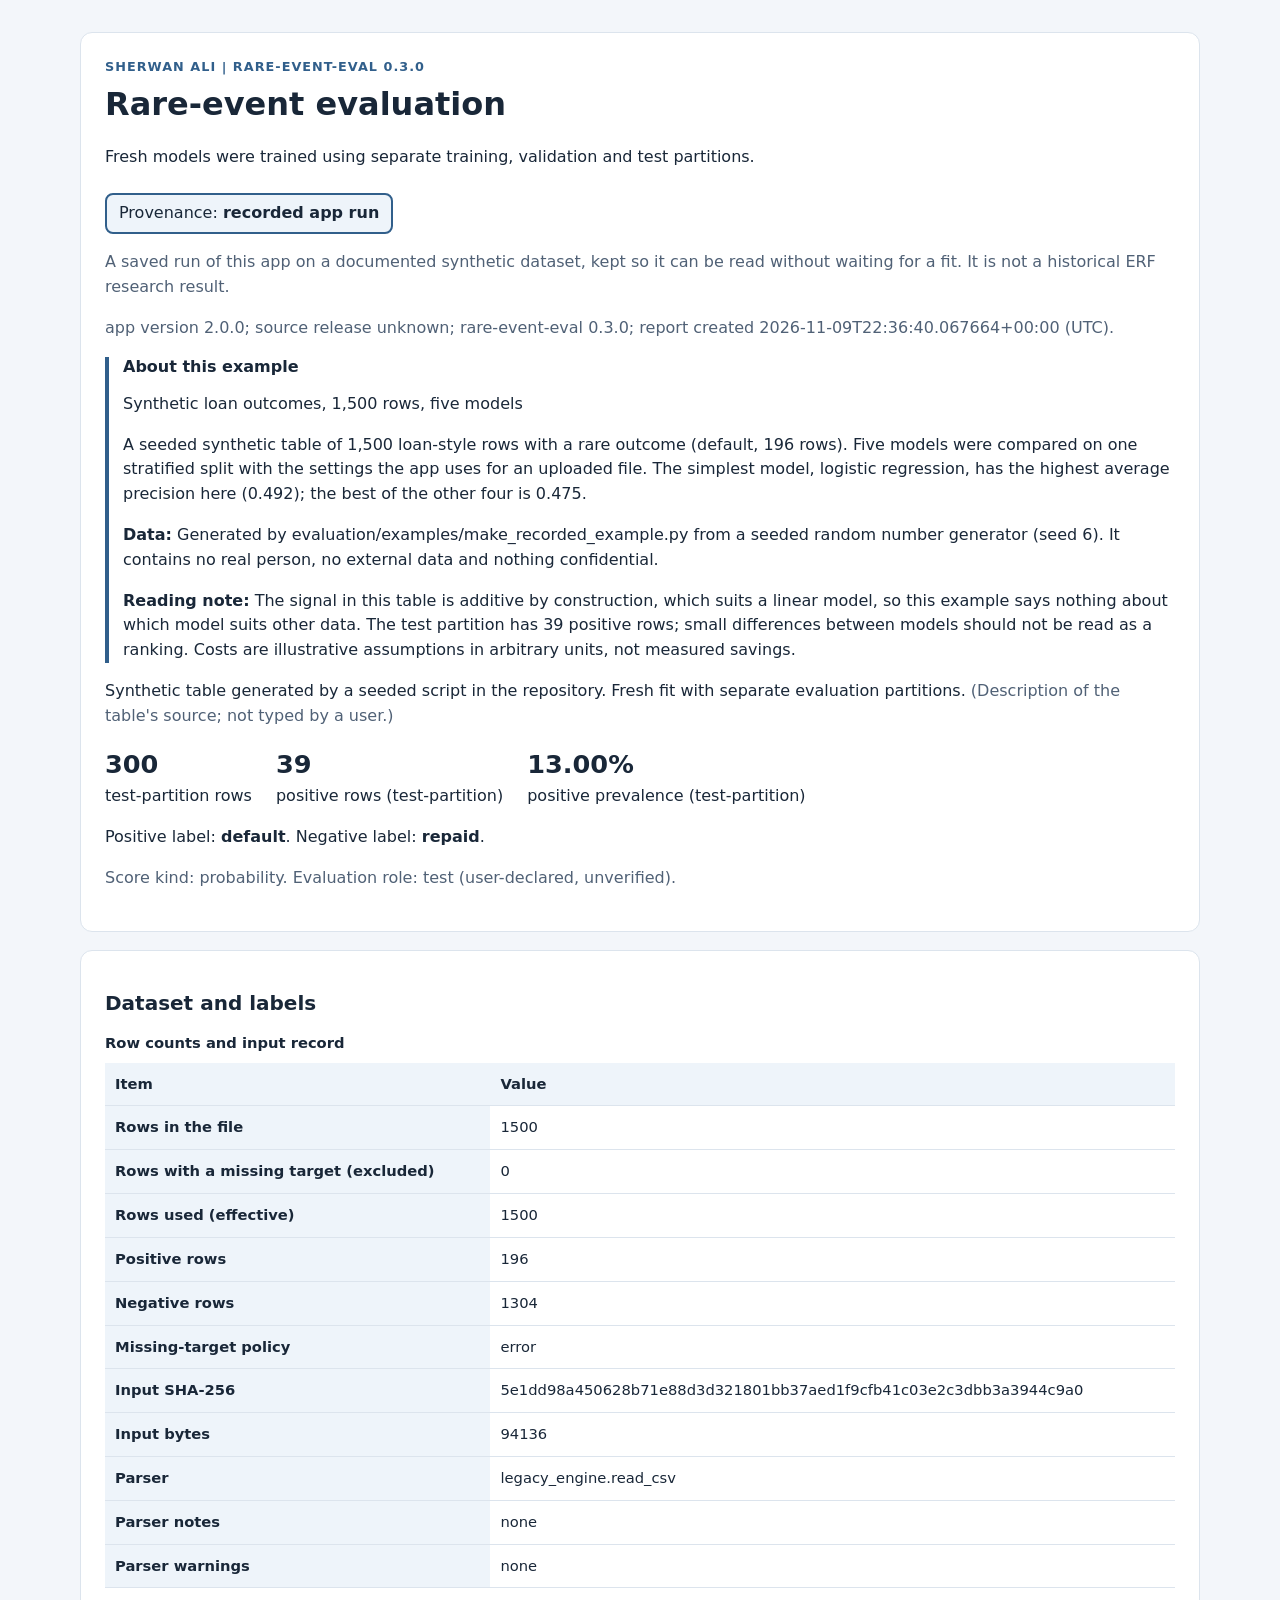
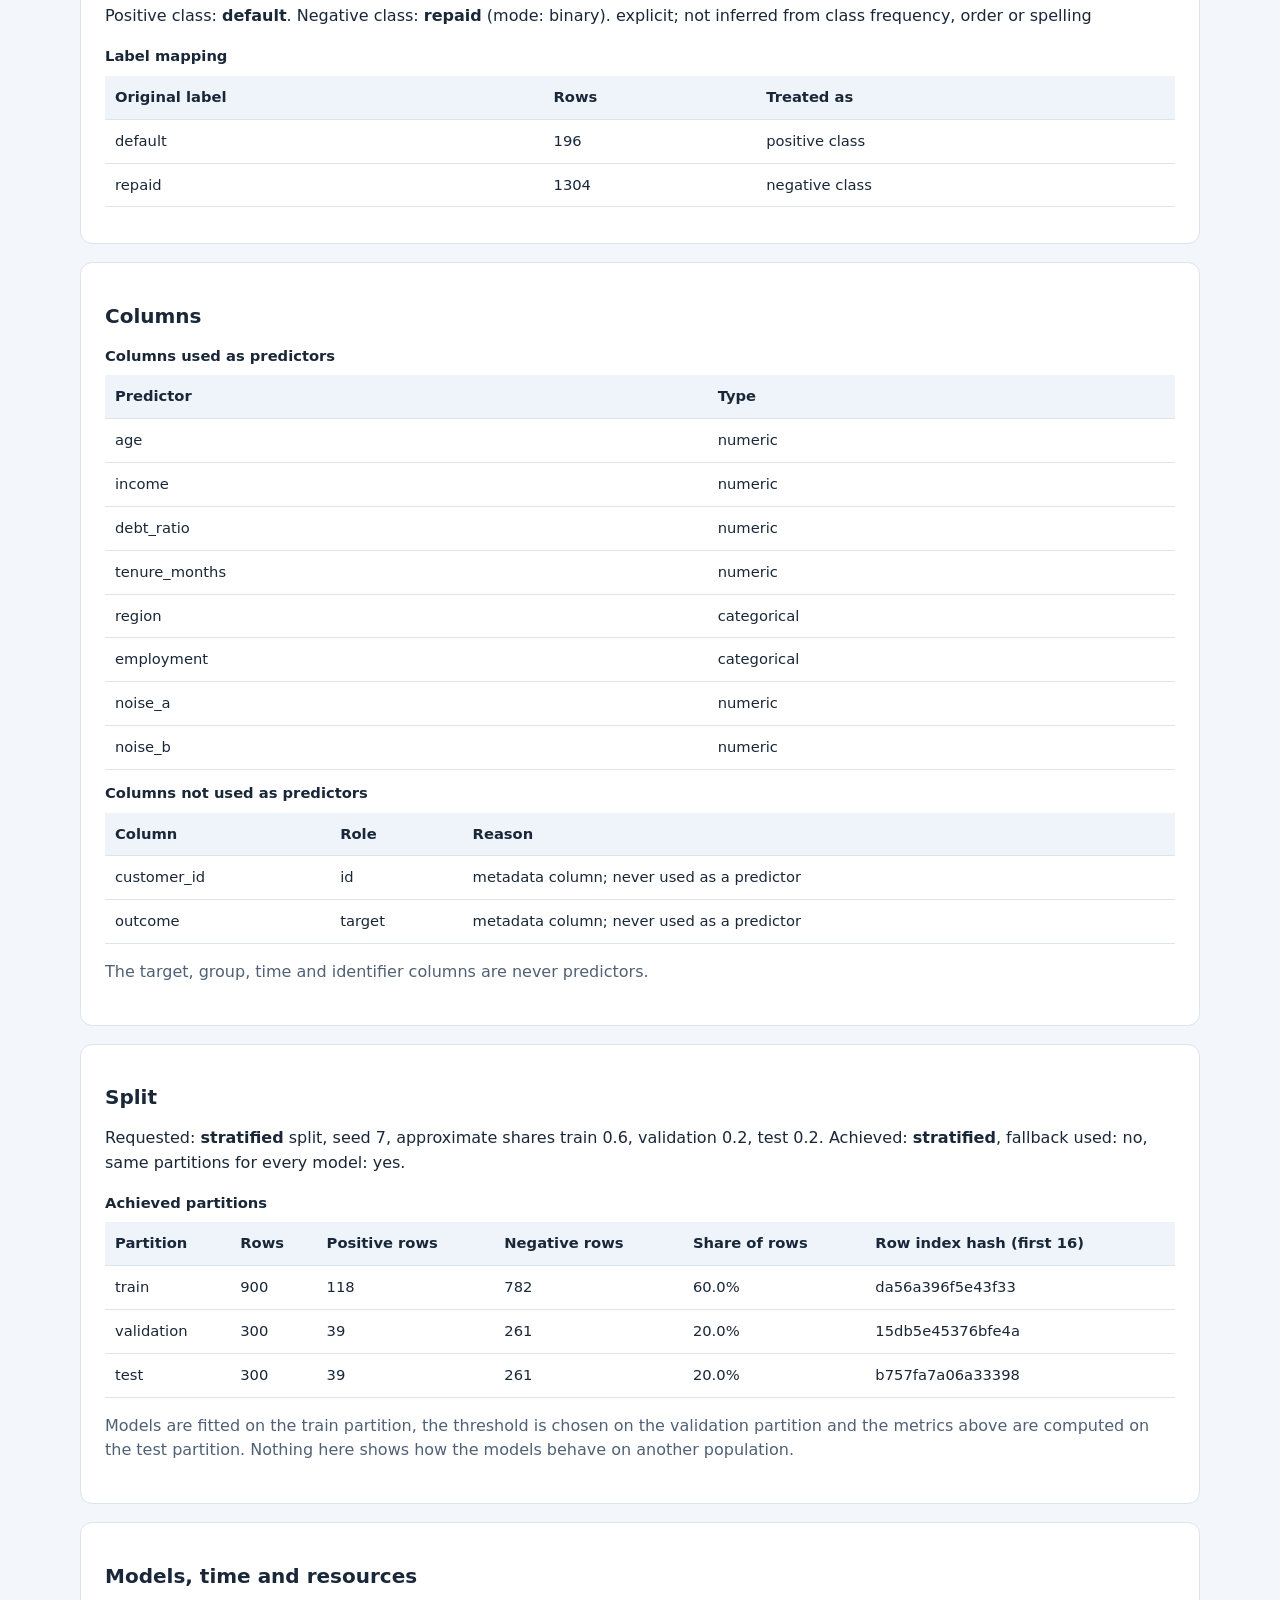
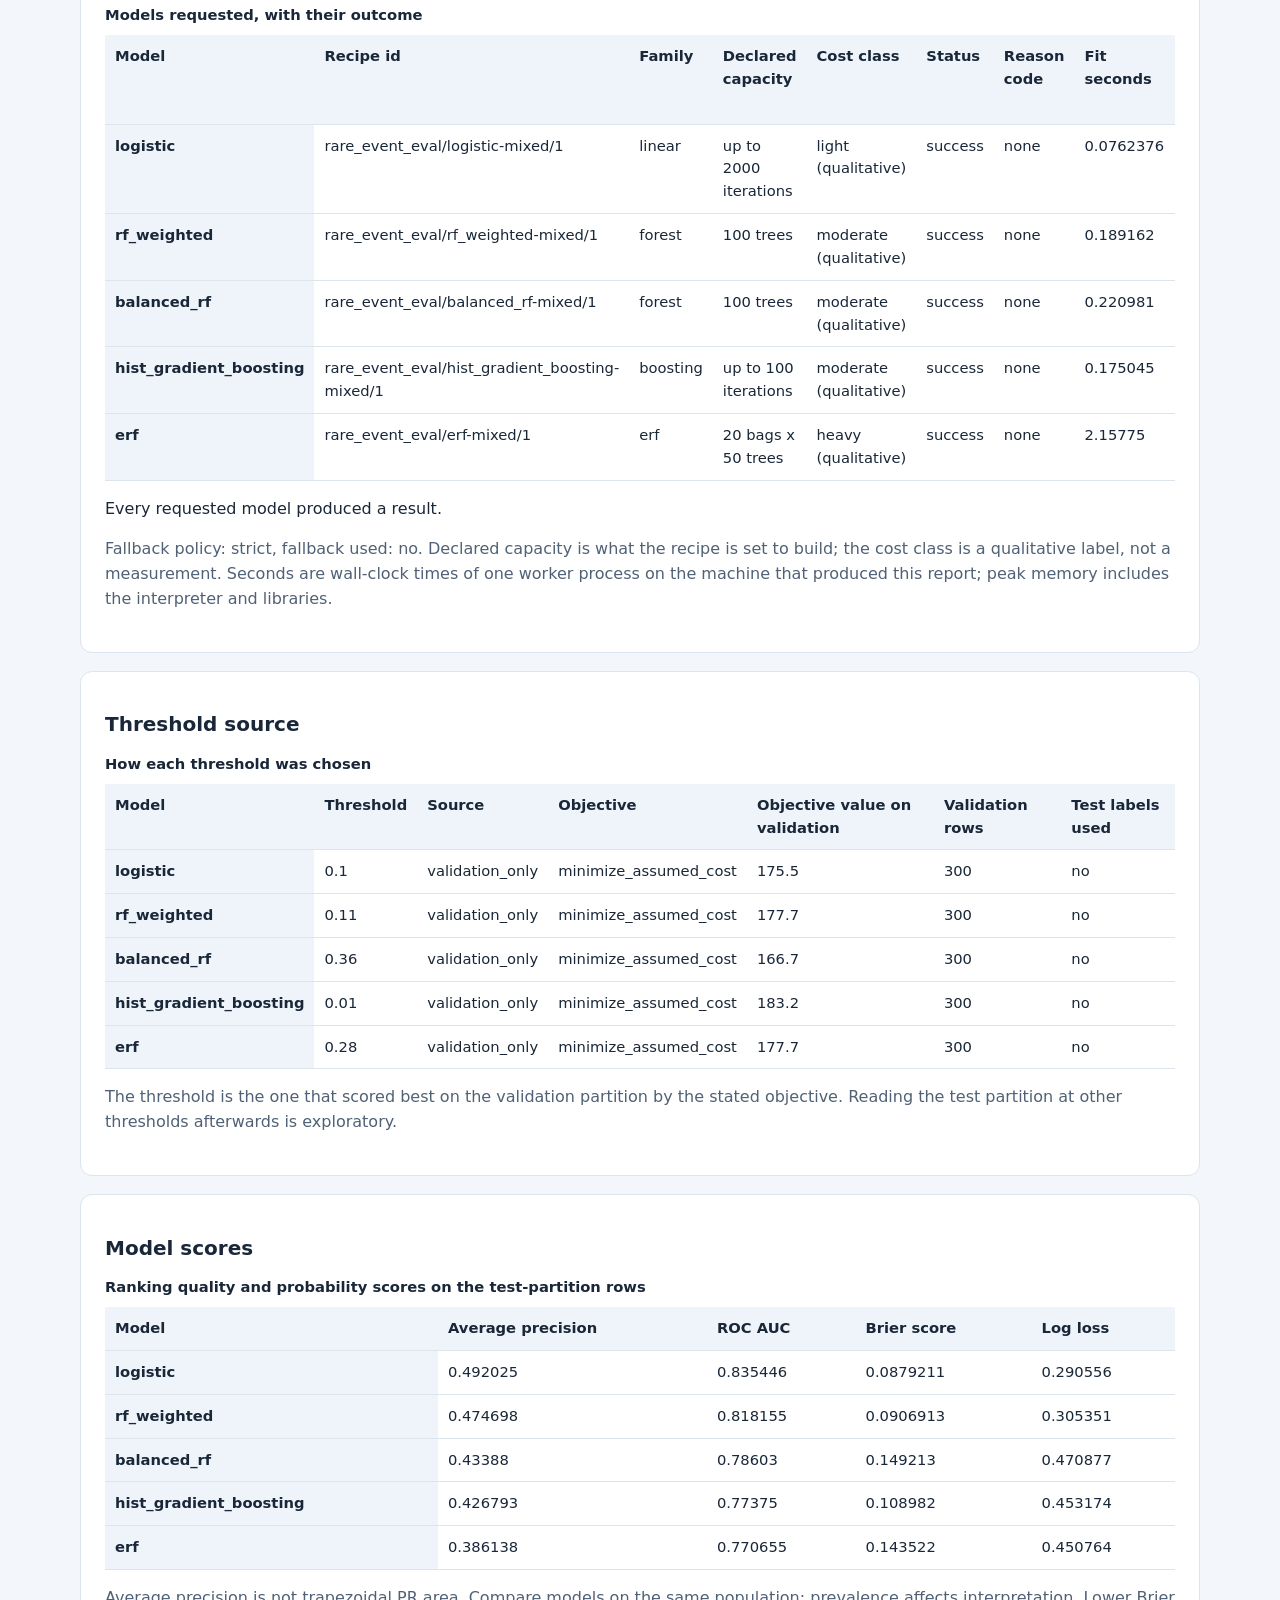
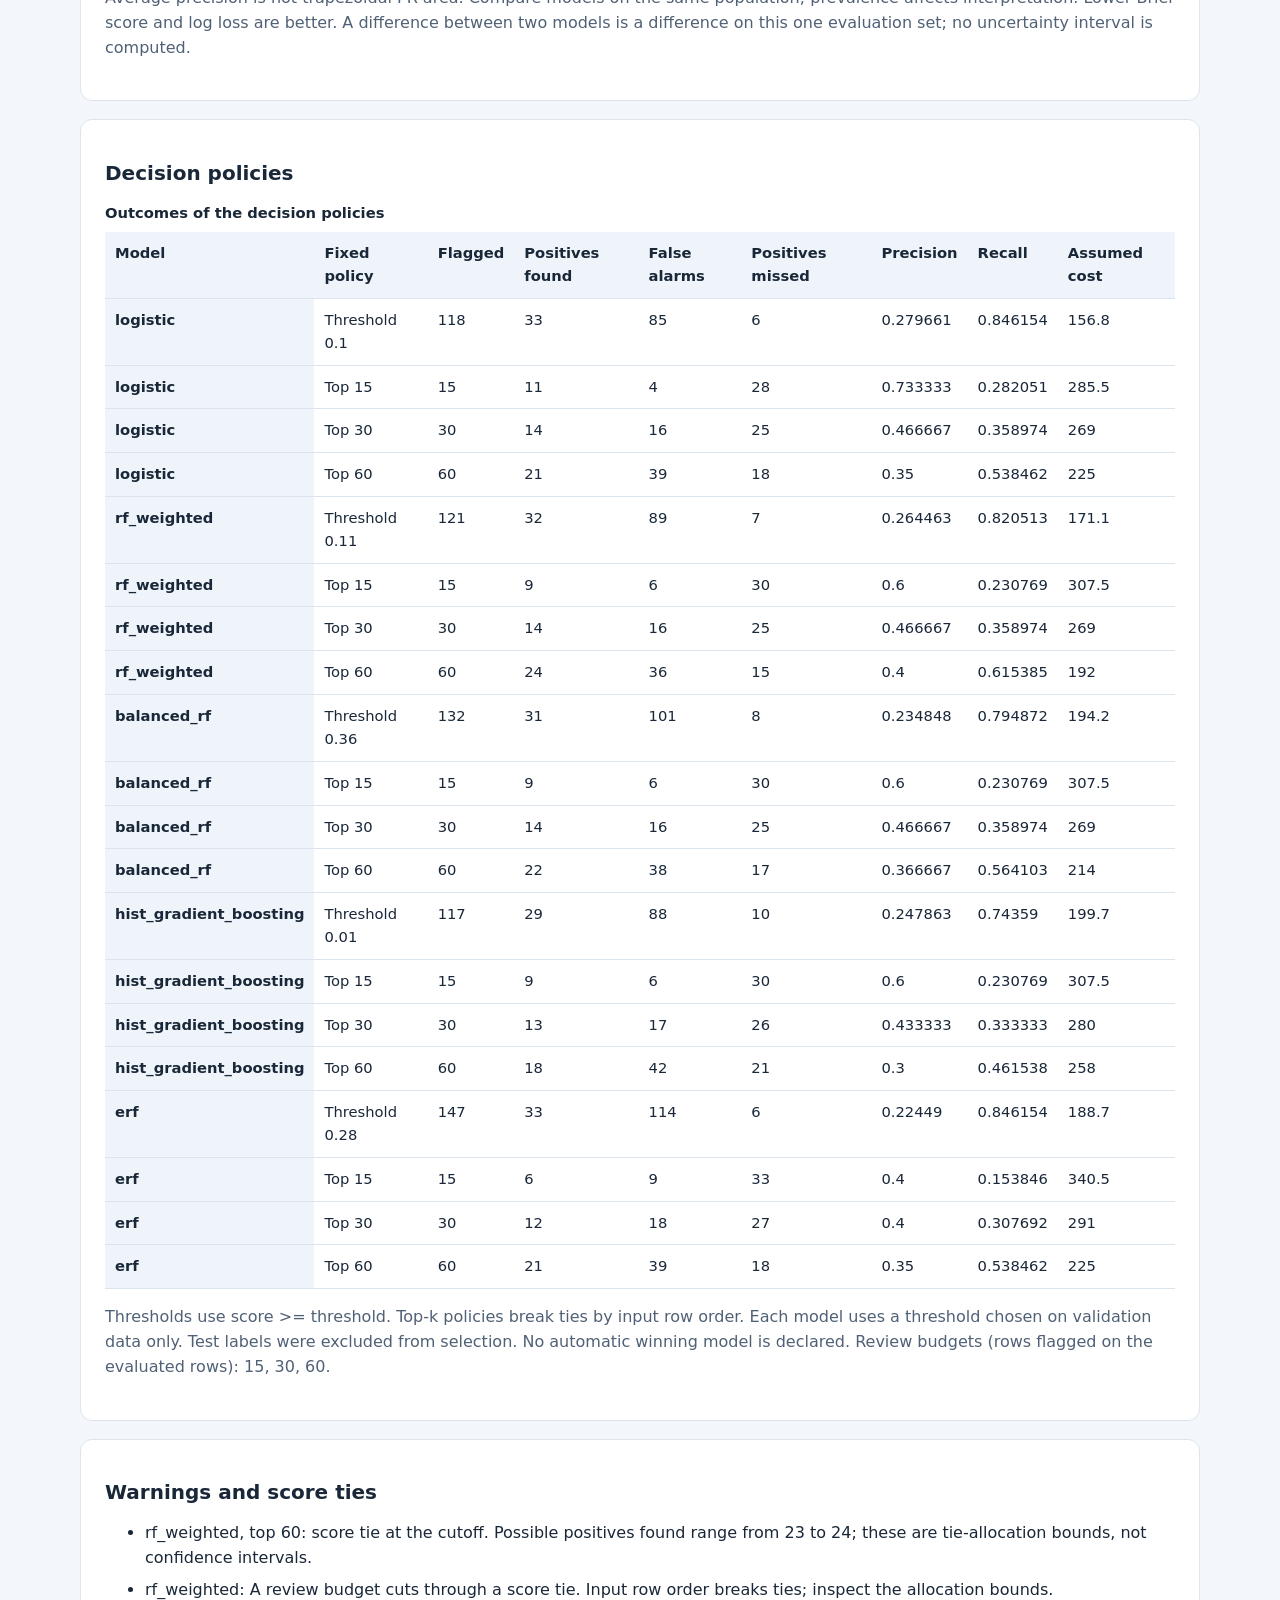
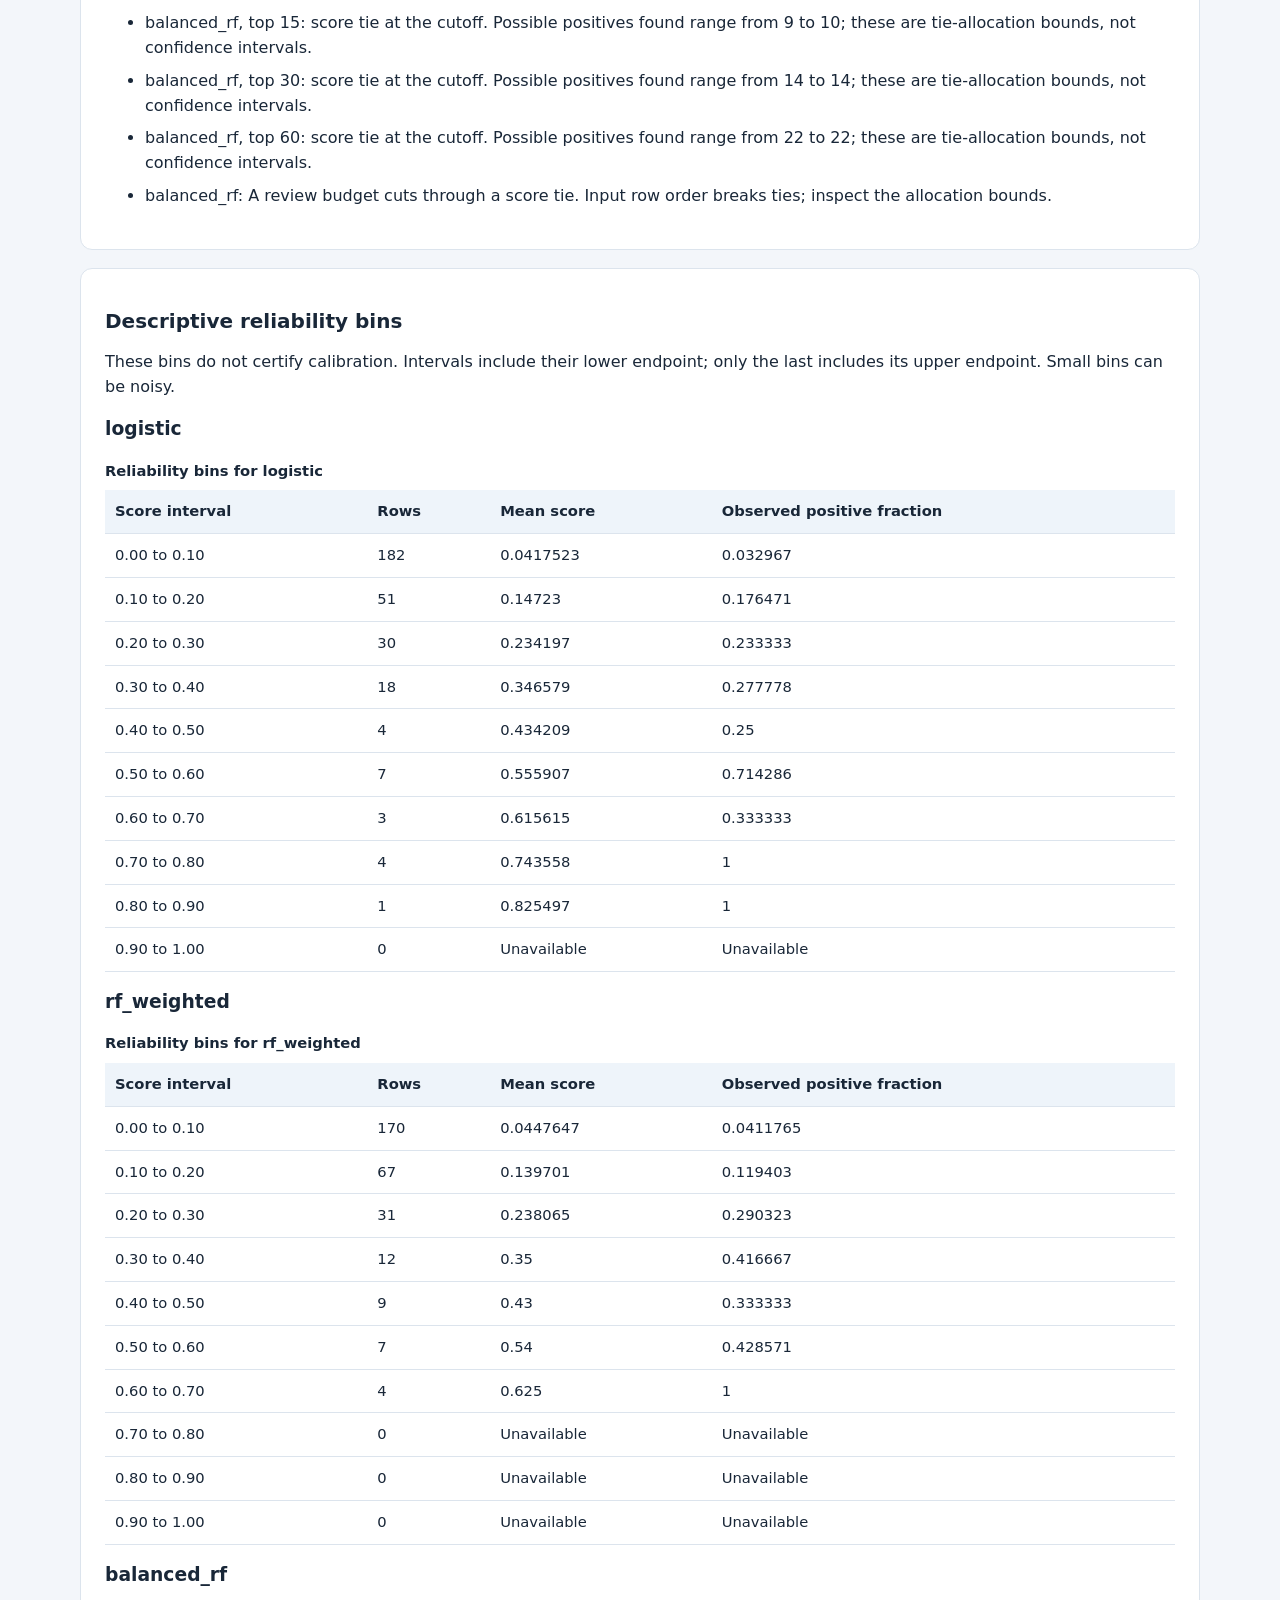
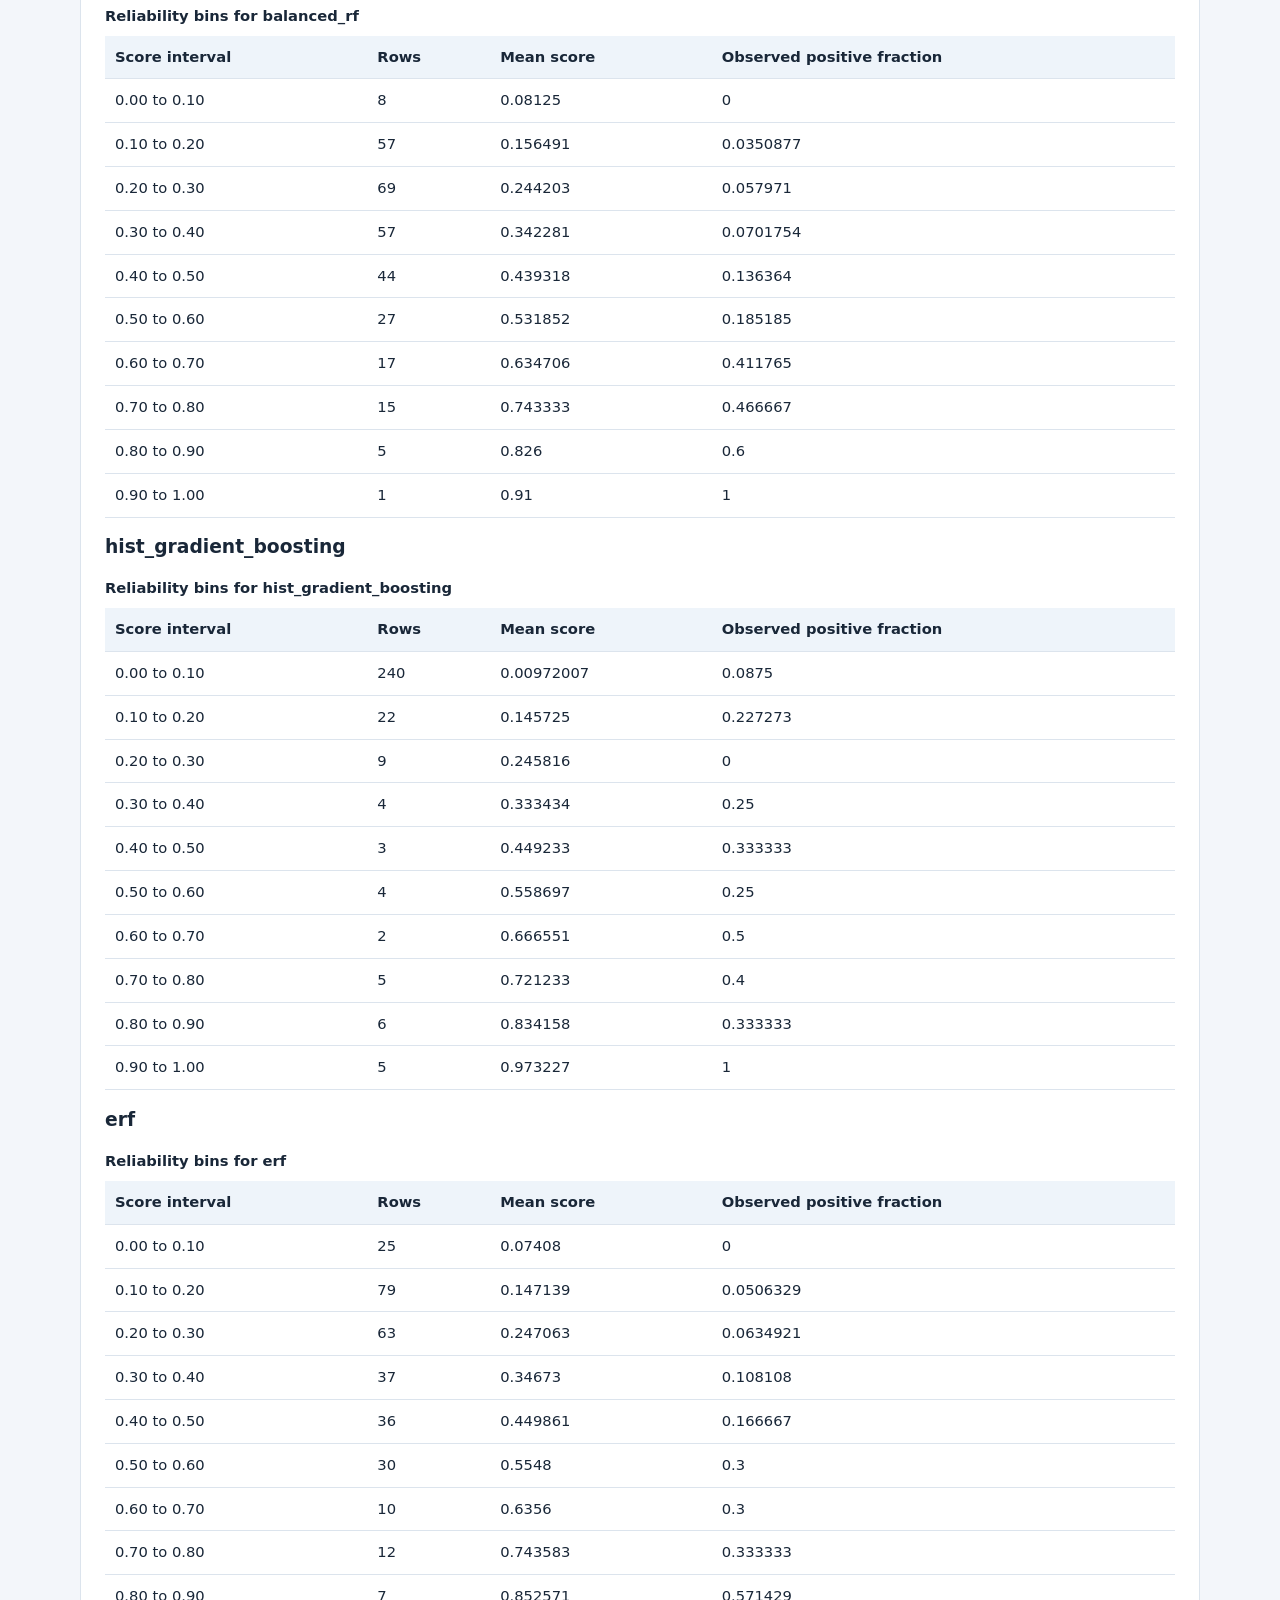
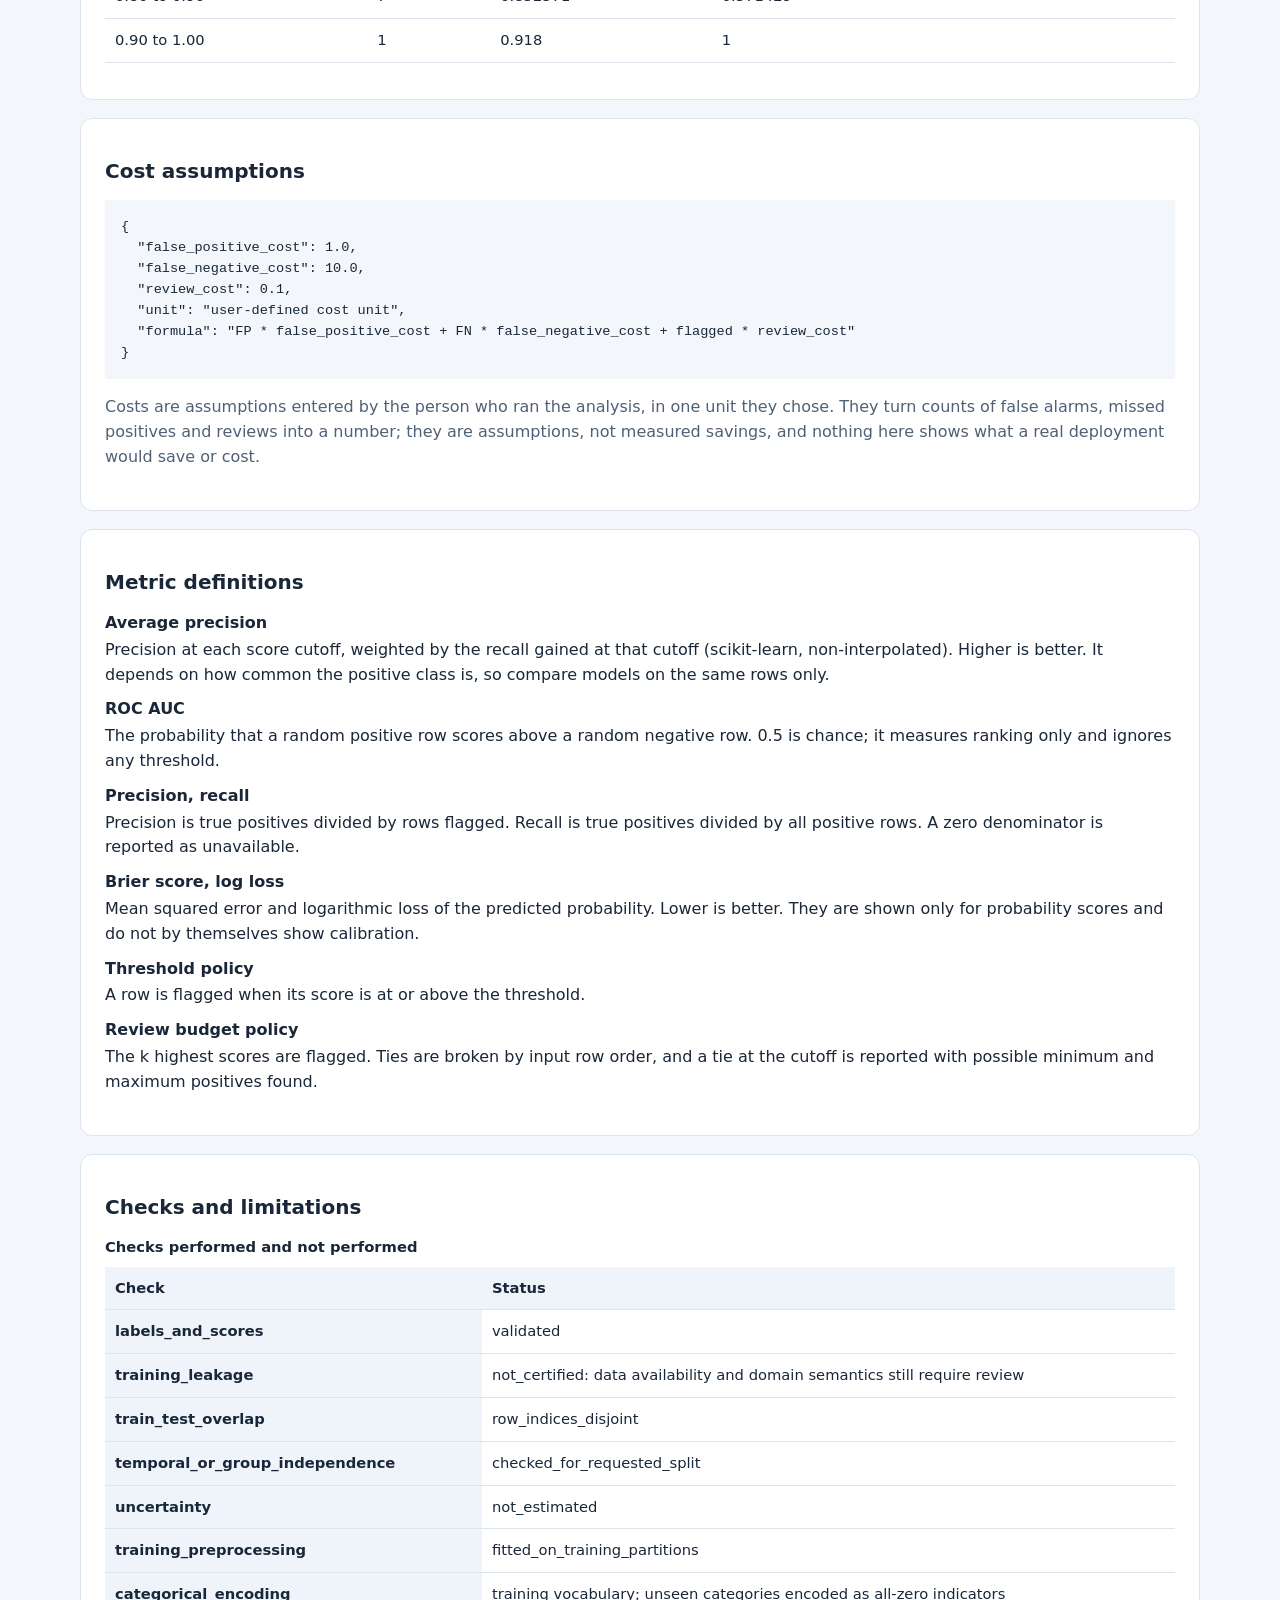
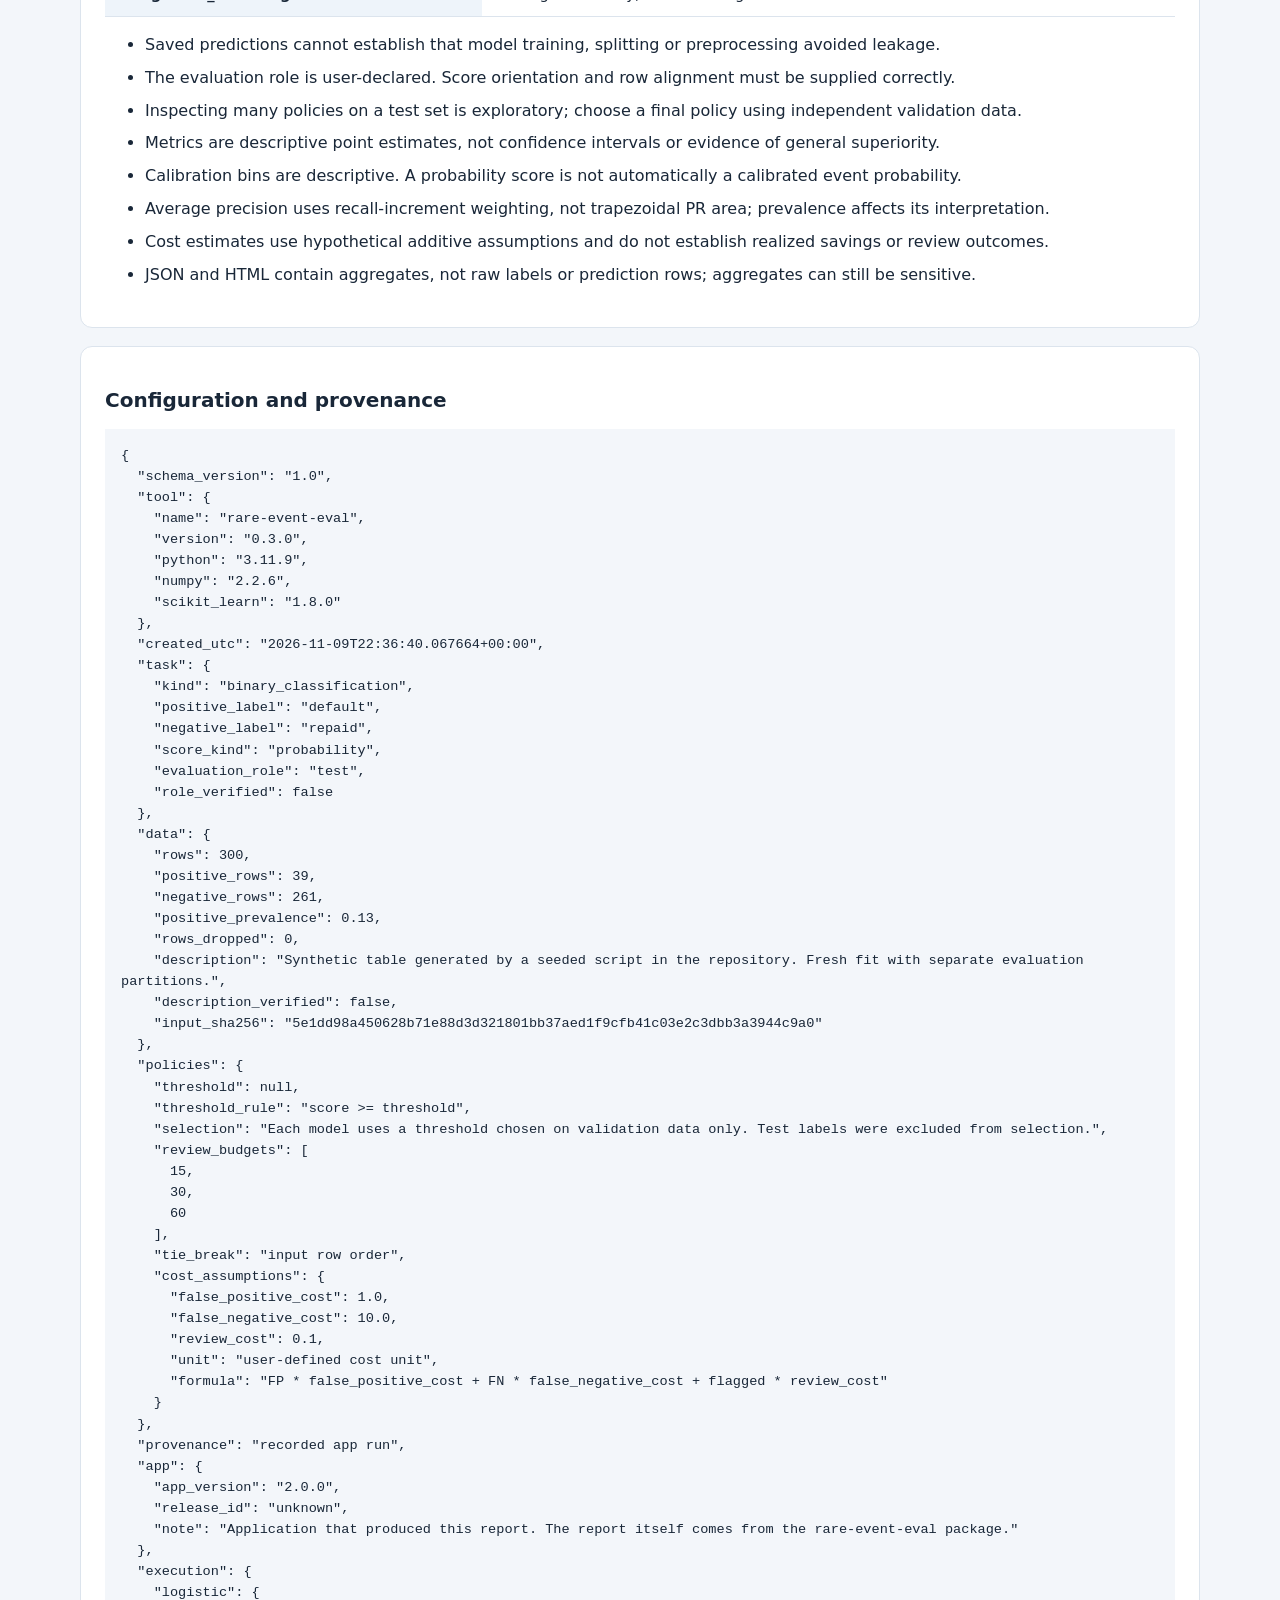
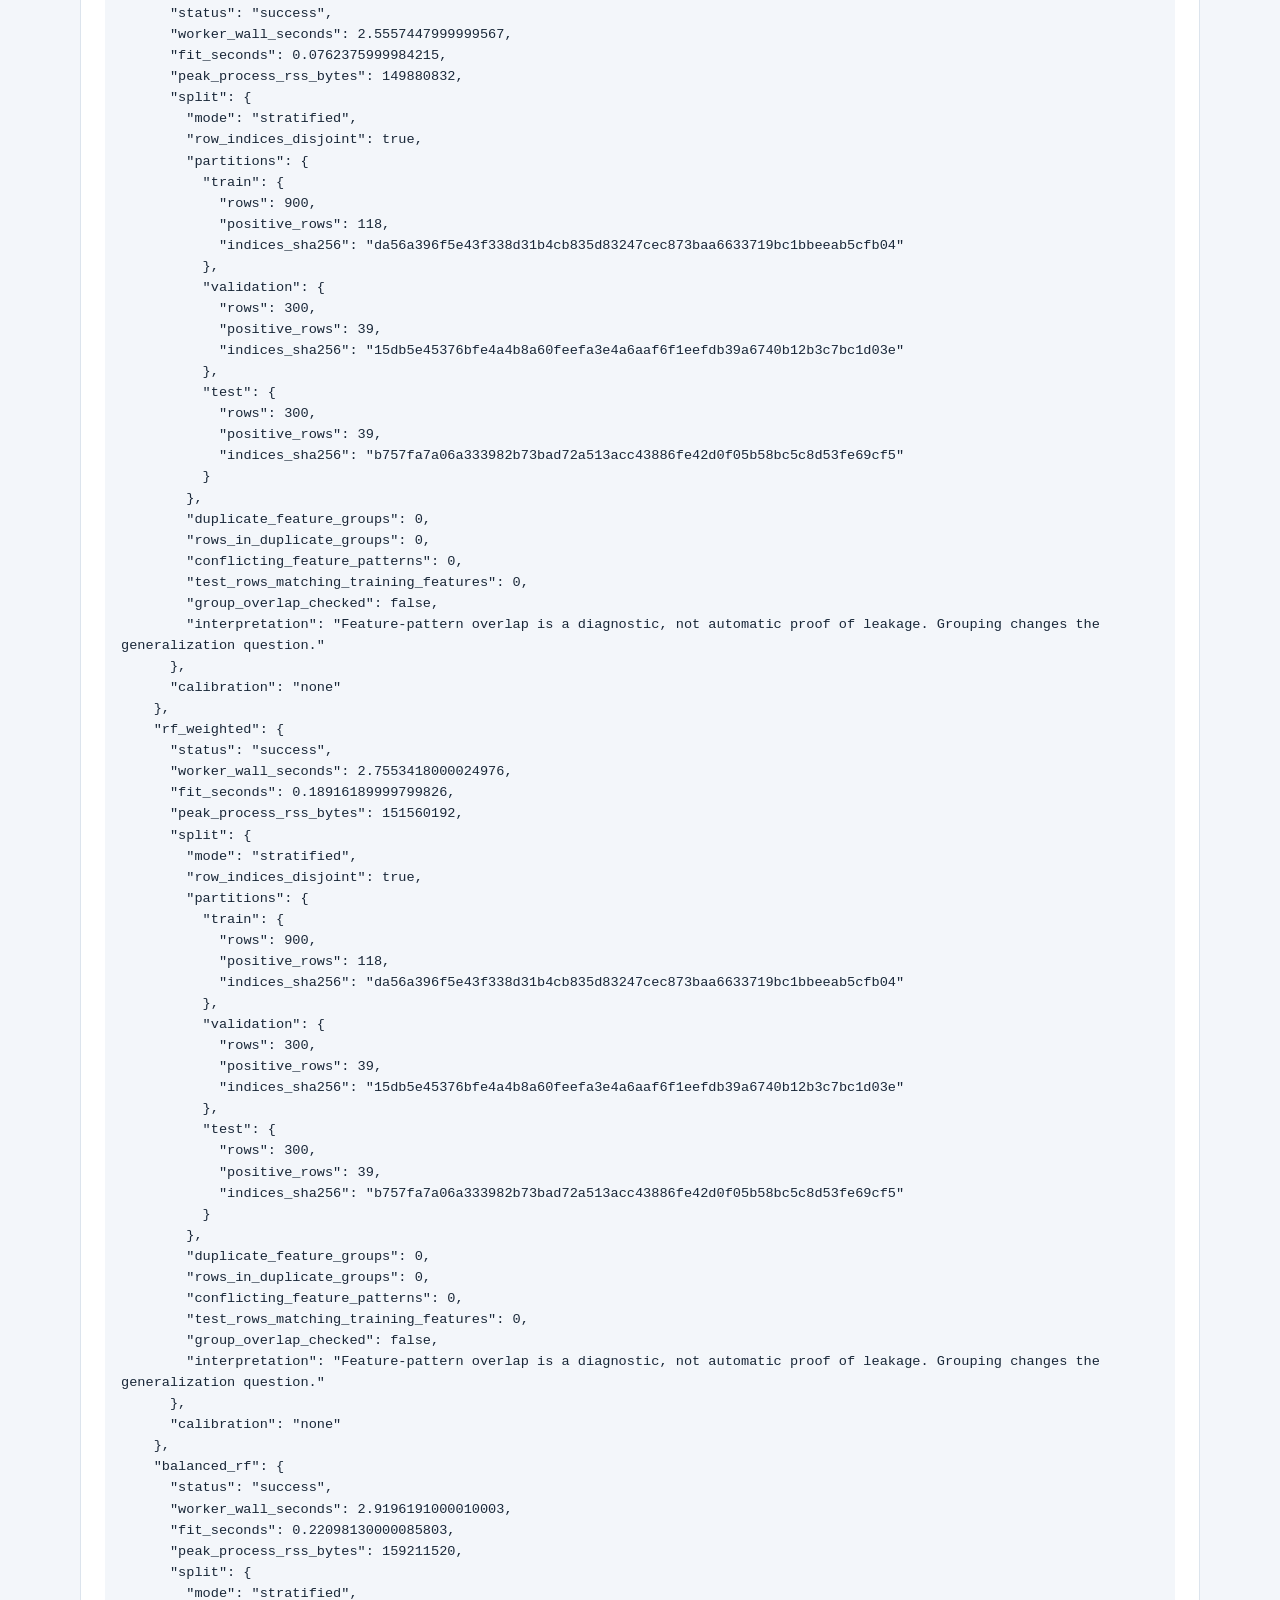
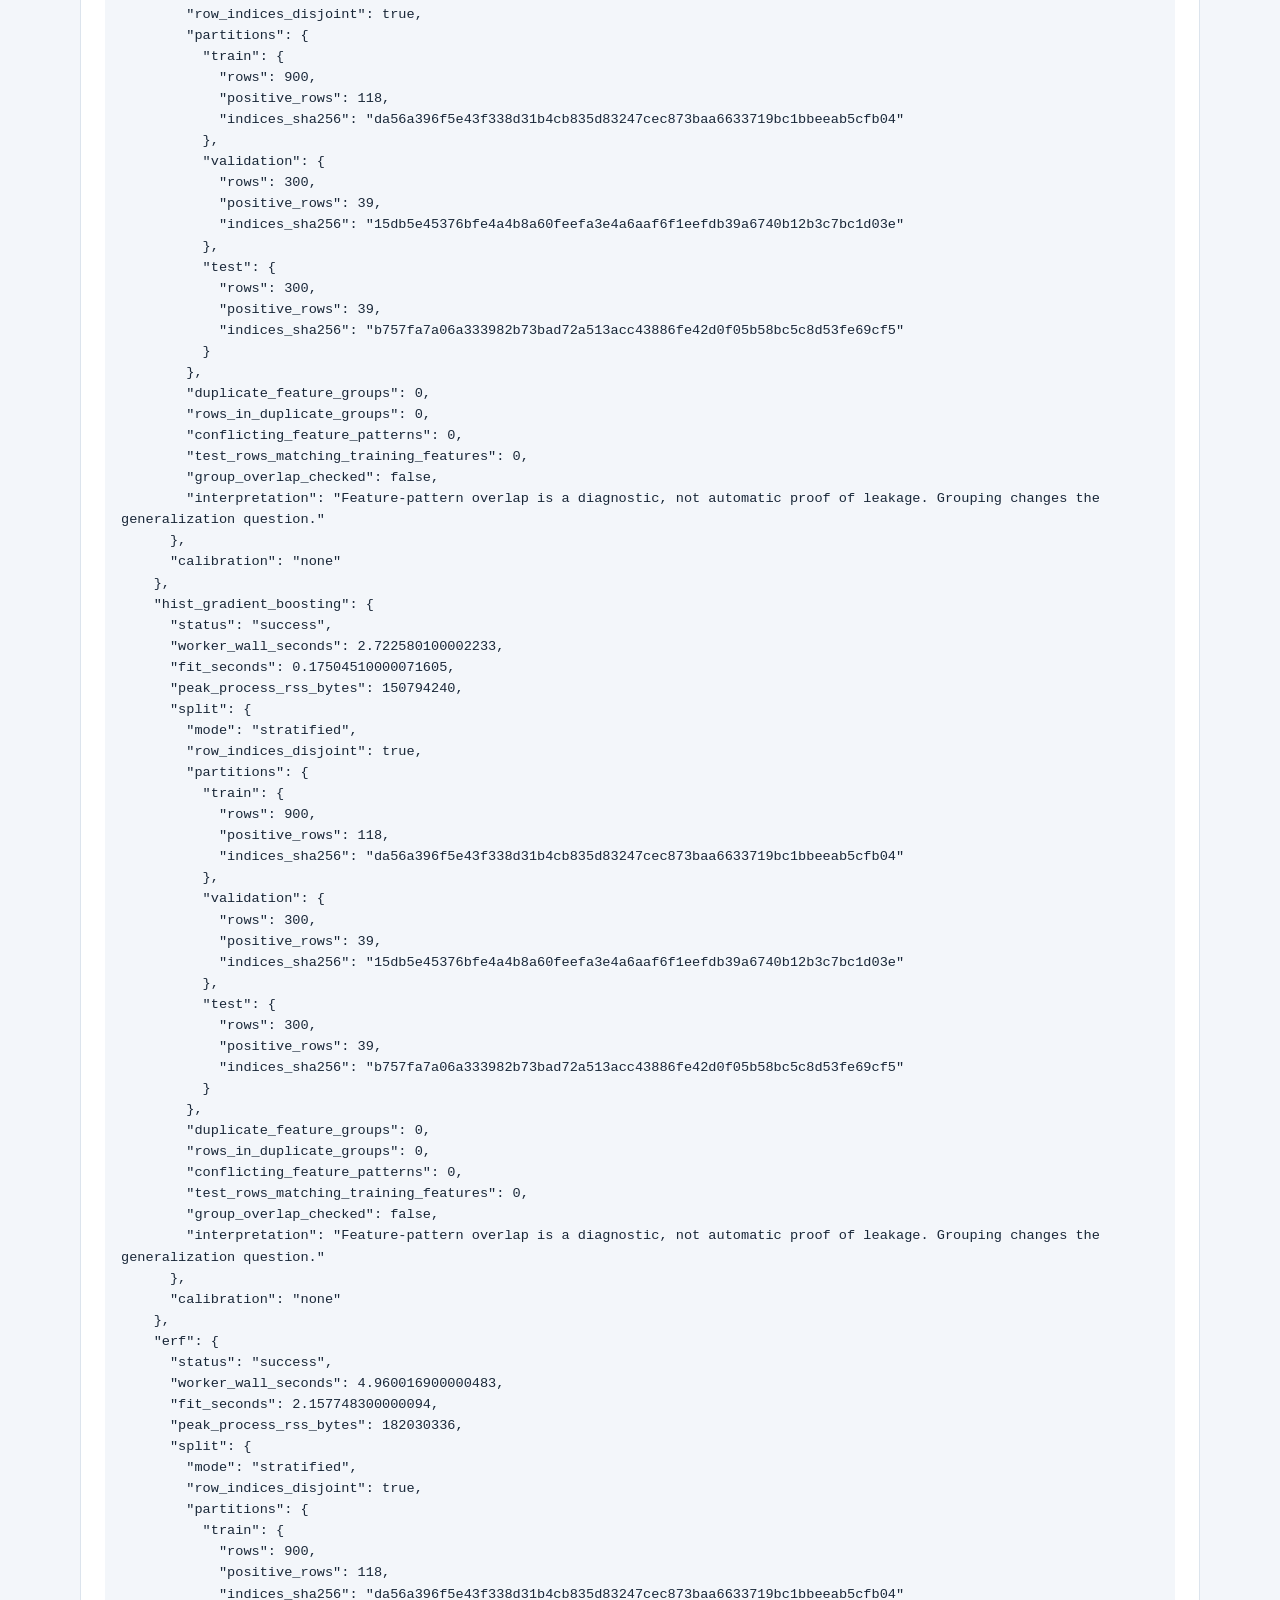
==== commit 322c8784: "Require explicit import table selection and verify platform-specific reproduction" ====
--- a/evaluation/examples/output/recorded-example.html
+++ b/evaluation/examples/output/recorded-example.html
@@ -19,14 +19,14 @@
 <a class="skip" href="#main">Skip to the report</a>
 <header><div class="eyebrow">Sherwan Ali | rare-event-eval 0.3.0</div>
 <h1>Rare-event evaluation</h1><p>Fresh models were trained using separate training, validation and test partitions.</p>
-<p class='badge'><span class='badge-key'>Provenance:</span> <strong>recorded app run</strong></p><p class='muted'>A saved run of this app on a documented synthetic dataset, kept so it can be read without waiting for a fit. It is not a historical ERF research result.</p><p class='muted'>app version 2.0.0; source release unknown; rare-event-eval 0.3.0; report created 2026-11-09T22:26:47.315407+00:00 (UTC).</p><div class='example'><h2 class='example-h'>About this example</h2><p>Synthetic loan outcomes, 1,500 rows, five models</p><p>A seeded synthetic table of 1,500 loan-style rows with a rare outcome (default, 196 rows). Five models were compared on one stratified split with the settings the app uses for an uploaded file. The simplest model, logistic regression, has the highest average precision here (0.492); the best of the other four is 0.475.</p><p><strong>Data:</strong> Generated by evaluation/examples/make_recorded_example.py from a seeded random number generator (seed 6). It contains no real person, no external data and nothing confidential.</p><p><strong>Reading note:</strong> The signal in this table is additive by construction, which suits a linear model, so this example says nothing about which model suits other data. The test partition has 39 positive rows; small differences between models should not be read as a ranking. Costs are illustrative assumptions in arbitrary units, not measured savings.</p></div>
+<p class='badge'><span class='badge-key'>Provenance:</span> <strong>recorded app run</strong></p><p class='muted'>A saved run of this app on a documented synthetic dataset, kept so it can be read without waiting for a fit. It is not a historical ERF research result.</p><p class='muted'>app version 2.0.0; source release unknown; rare-event-eval 0.3.0; report created 2026-11-09T22:36:40.067664+00:00 (UTC).</p><div class='example'><h2 class='example-h'>About this example</h2><p>Synthetic loan outcomes, 1,500 rows, five models</p><p>A seeded synthetic table of 1,500 loan-style rows with a rare outcome (default, 196 rows). Five models were compared on one stratified split with the settings the app uses for an uploaded file. The simplest model, logistic regression, has the highest average precision here (0.492); the best of the other four is 0.475.</p><p><strong>Data:</strong> Generated by evaluation/examples/make_recorded_example.py from a seeded random number generator (seed 6). It contains no real person, no external data and nothing confidential.</p><p><strong>Reading note:</strong> The signal in this table is additive by construction, which suits a linear model, so this example says nothing about which model suits other data. The test partition has 39 positive rows; small differences between models should not be read as a ranking. Costs are illustrative assumptions in arbitrary units, not measured savings.</p></div>
 <p>Synthetic table generated by a seeded script in the repository. Fresh fit with separate evaluation partitions. <span class="muted">(Description of the table's source; not typed by a user.)</span></p>
 <div class="summary"><div><strong>300</strong>test-partition rows</div><div><strong>39</strong>positive rows (test-partition)</div>
 <div><strong>13.00%</strong>positive prevalence (test-partition)</div></div>
 <p>Positive label: <strong>default</strong>. Negative label: <strong>repaid</strong>.</p>
 <p class="muted">Score kind: probability. Evaluation role: test (user-declared, unverified).</p></header>
 <main id="main">
-<section aria-labelledby='data-h'><h2 id='data-h'>Dataset and labels</h2><div class='scroll' tabindex='0' role='region' aria-label='Row counts and input record'><table><caption>Row counts and input record</caption><thead><tr><th scope='col'>Item</th><th scope='col'>Value</th></tr></thead><tbody><tr><th scope='row'>Rows in the file</th><td>1500</td></tr><tr><th scope='row'>Rows with a missing target (excluded)</th><td>0</td></tr><tr><th scope='row'>Rows used (effective)</th><td>1500</td></tr><tr><th scope='row'>Positive rows</th><td>196</td></tr><tr><th scope='row'>Negative rows</th><td>1304</td></tr><tr><th scope='row'>Missing-target policy</th><td>error</td></tr><tr><th scope='row'>Input SHA-256</th><td>5e1dd98a450628b71e88d3d321801bb37aed1f9cfb41c03e2c3dbb3a3944c9a0</td></tr><tr><th scope='row'>Input bytes</th><td>94136</td></tr><tr><th scope='row'>Parser</th><td>legacy_engine.read_csv</td></tr><tr><th scope='row'>Parser notes</th><td>none</td></tr><tr><th scope='row'>Parser warnings</th><td>none</td></tr></tbody></table></div><p>Positive class: <strong>default</strong>. Negative class: <strong>repaid</strong> (mode: binary). explicit; not inferred from class frequency, order or spelling</p><div class='scroll' tabindex='0' role='region' aria-label='Label mapping'><table><caption>Label mapping</caption><thead><tr><th scope='col'>Original label</th><th scope='col'>Rows</th><th scope='col'>Treated as</th></tr></thead><tbody><tr><td>default</td><td>196</td><td>positive class</td></tr><tr><td>repaid</td><td>1304</td><td>negative class</td></tr></tbody></table></div></section><section aria-labelledby='cols-h'><h2 id='cols-h'>Columns</h2><div class='scroll' tabindex='0' role='region' aria-label='Columns used as predictors'><table><caption>Columns used as predictors</caption><thead><tr><th scope='col'>Predictor</th><th scope='col'>Type</th></tr></thead><tbody><tr><td>age</td><td>numeric</td></tr><tr><td>income</td><td>numeric</td></tr><tr><td>debt_ratio</td><td>numeric</td></tr><tr><td>tenure_months</td><td>numeric</td></tr><tr><td>region</td><td>categorical</td></tr><tr><td>employment</td><td>categorical</td></tr><tr><td>noise_a</td><td>numeric</td></tr><tr><td>noise_b</td><td>numeric</td></tr></tbody></table></div><div class='scroll' tabindex='0' role='region' aria-label='Columns not used as predictors'><table><caption>Columns not used as predictors</caption><thead><tr><th scope='col'>Column</th><th scope='col'>Role</th><th scope='col'>Reason</th></tr></thead><tbody><tr><td>customer_id</td><td>id</td><td>metadata column; never used as a predictor</td></tr><tr><td>outcome</td><td>target</td><td>metadata column; never used as a predictor</td></tr></tbody></table></div><p class='muted'>The target, group, time and identifier columns are never predictors.</p></section><section aria-labelledby='split-h'><h2 id='split-h'>Split</h2><p>Requested: <strong>stratified</strong> split, seed 7, approximate shares train 0.6, validation 0.2, test 0.2. Achieved: <strong>stratified</strong>, fallback used: no, same partitions for every model: yes.</p><div class='scroll' tabindex='0' role='region' aria-label='Achieved partitions'><table><caption>Achieved partitions</caption><thead><tr><th scope='col'>Partition</th><th scope='col'>Rows</th><th scope='col'>Positive rows</th><th scope='col'>Negative rows</th><th scope='col'>Share of rows</th><th scope='col'>Row index hash (first 16)</th></tr></thead><tbody><tr><td>train</td><td>900</td><td>118</td><td>782</td><td>60.0%</td><td>da56a396f5e43f33</td></tr><tr><td>validation</td><td>300</td><td>39</td><td>261</td><td>20.0%</td><td>15db5e45376bfe4a</td></tr><tr><td>test</td><td>300</td><td>39</td><td>261</td><td>20.0%</td><td>b757fa7a06a33398</td></tr></tbody></table></div><p class='muted'>Models are fitted on the train partition, the threshold is chosen on the validation partition and the metrics above are computed on the test partition. Nothing here shows how the models behave on another population.</p></section><section aria-labelledby='models-h'><h2 id='models-h'>Models, time and resources</h2><div class='scroll' tabindex='0' role='region' aria-label='Models requested, with their outcome'><table><caption>Models requested, with their outcome</caption><thead><tr><th scope='col'>Model</th><th scope='col'>Recipe id</th><th scope='col'>Family</th><th scope='col'>Declared capacity</th><th scope='col'>Cost class</th><th scope='col'>Status</th><th scope='col'>Reason code</th><th scope='col'>Fit seconds</th><th scope='col'>Worker seconds</th><th scope='col'>Peak memory (MB)</th></tr></thead><tbody><tr><th scope='row'>logistic</th><td>rare_event_eval/logistic-mixed/1</td><td>linear</td><td>up to 2000 iterations</td><td>light (qualitative)</td><td>success</td><td>none</td><td>0.0711803</td><td>3.63517</td><td>151</td></tr><tr><th scope='row'>rf_weighted</th><td>rare_event_eval/rf_weighted-mixed/1</td><td>forest</td><td>100 trees</td><td>moderate (qualitative)</td><td>success</td><td>none</td><td>0.227692</td><td>3.52818</td><td>152</td></tr><tr><th scope='row'>balanced_rf</th><td>rare_event_eval/balanced_rf-mixed/1</td><td>forest</td><td>100 trees</td><td>moderate (qualitative)</td><td>success</td><td>none</td><td>0.21658</td><td>3.62496</td><td>159</td></tr><tr><th scope='row'>hist_gradient_boosting</th><td>rare_event_eval/hist_gradient_boosting-mixed/1</td><td>boosting</td><td>up to 100 iterations</td><td>moderate (qualitative)</td><td>success</td><td>none</td><td>0.226102</td><td>3.30201</td><td>151</td></tr><tr><th scope='row'>erf</th><td>rare_event_eval/erf-mixed/1</td><td>erf</td><td>20 bags x 50 trees</td><td>heavy (qualitative)</td><td>success</td><td>none</td><td>2.79553</td><td>6.24628</td><td>181</td></tr></tbody></table></div><p>Every requested model produced a result.</p><p class='muted'>Fallback policy: strict, fallback used: no. Declared capacity is what the recipe is set to build; the cost class is a qualitative label, not a measurement. Seconds are wall-clock times of one worker process on the machine that produced this report; peak memory includes the interpreter and libraries.</p></section><section aria-labelledby='thr-h'><h2 id='thr-h'>Threshold source</h2><div class='scroll' tabindex='0' role='region' aria-label='How each threshold was chosen'><table><caption>How each threshold was chosen</caption><thead><tr><th scope='col'>Model</th><th scope='col'>Threshold</th><th scope='col'>Source</th><th scope='col'>Objective</th><th scope='col'>Objective value on validation</th><th scope='col'>Validation rows</th><th scope='col'>Test labels used</th></tr></thead><tbody><tr><th scope='row'>logistic</th><td>0.1</td><td>validation_only</td><td>minimize_assumed_cost</td><td>175.5</td><td>300</td><td>no</td></tr><tr><th scope='row'>rf_weighted</th><td>0.11</td><td>validation_only</td><td>minimize_assumed_cost</td><td>177.7</td><td>300</td><td>no</td></tr><tr><th scope='row'>balanced_rf</th><td>0.36</td><td>validation_only</td><td>minimize_assumed_cost</td><td>166.7</td><td>300</td><td>no</td></tr><tr><th scope='row'>hist_gradient_boosting</th><td>0.01</td><td>validation_only</td><td>minimize_assumed_cost</td><td>183.2</td><td>300</td><td>no</td></tr><tr><th scope='row'>erf</th><td>0.28</td><td>validation_only</td><td>minimize_assumed_cost</td><td>177.7</td><td>300</td><td>no</td></tr></tbody></table></div><p class='muted'>The threshold is the one that scored best on the validation partition by the stated objective. Reading the test partition at other thresholds afterwards is exploratory.</p></section>
+<section aria-labelledby='data-h'><h2 id='data-h'>Dataset and labels</h2><div class='scroll' tabindex='0' role='region' aria-label='Row counts and input record'><table><caption>Row counts and input record</caption><thead><tr><th scope='col'>Item</th><th scope='col'>Value</th></tr></thead><tbody><tr><th scope='row'>Rows in the file</th><td>1500</td></tr><tr><th scope='row'>Rows with a missing target (excluded)</th><td>0</td></tr><tr><th scope='row'>Rows used (effective)</th><td>1500</td></tr><tr><th scope='row'>Positive rows</th><td>196</td></tr><tr><th scope='row'>Negative rows</th><td>1304</td></tr><tr><th scope='row'>Missing-target policy</th><td>error</td></tr><tr><th scope='row'>Input SHA-256</th><td>5e1dd98a450628b71e88d3d321801bb37aed1f9cfb41c03e2c3dbb3a3944c9a0</td></tr><tr><th scope='row'>Input bytes</th><td>94136</td></tr><tr><th scope='row'>Parser</th><td>legacy_engine.read_csv</td></tr><tr><th scope='row'>Parser notes</th><td>none</td></tr><tr><th scope='row'>Parser warnings</th><td>none</td></tr></tbody></table></div><p>Positive class: <strong>default</strong>. Negative class: <strong>repaid</strong> (mode: binary). explicit; not inferred from class frequency, order or spelling</p><div class='scroll' tabindex='0' role='region' aria-label='Label mapping'><table><caption>Label mapping</caption><thead><tr><th scope='col'>Original label</th><th scope='col'>Rows</th><th scope='col'>Treated as</th></tr></thead><tbody><tr><td>default</td><td>196</td><td>positive class</td></tr><tr><td>repaid</td><td>1304</td><td>negative class</td></tr></tbody></table></div></section><section aria-labelledby='cols-h'><h2 id='cols-h'>Columns</h2><div class='scroll' tabindex='0' role='region' aria-label='Columns used as predictors'><table><caption>Columns used as predictors</caption><thead><tr><th scope='col'>Predictor</th><th scope='col'>Type</th></tr></thead><tbody><tr><td>age</td><td>numeric</td></tr><tr><td>income</td><td>numeric</td></tr><tr><td>debt_ratio</td><td>numeric</td></tr><tr><td>tenure_months</td><td>numeric</td></tr><tr><td>region</td><td>categorical</td></tr><tr><td>employment</td><td>categorical</td></tr><tr><td>noise_a</td><td>numeric</td></tr><tr><td>noise_b</td><td>numeric</td></tr></tbody></table></div><div class='scroll' tabindex='0' role='region' aria-label='Columns not used as predictors'><table><caption>Columns not used as predictors</caption><thead><tr><th scope='col'>Column</th><th scope='col'>Role</th><th scope='col'>Reason</th></tr></thead><tbody><tr><td>customer_id</td><td>id</td><td>metadata column; never used as a predictor</td></tr><tr><td>outcome</td><td>target</td><td>metadata column; never used as a predictor</td></tr></tbody></table></div><p class='muted'>The target, group, time and identifier columns are never predictors.</p></section><section aria-labelledby='split-h'><h2 id='split-h'>Split</h2><p>Requested: <strong>stratified</strong> split, seed 7, approximate shares train 0.6, validation 0.2, test 0.2. Achieved: <strong>stratified</strong>, fallback used: no, same partitions for every model: yes.</p><div class='scroll' tabindex='0' role='region' aria-label='Achieved partitions'><table><caption>Achieved partitions</caption><thead><tr><th scope='col'>Partition</th><th scope='col'>Rows</th><th scope='col'>Positive rows</th><th scope='col'>Negative rows</th><th scope='col'>Share of rows</th><th scope='col'>Row index hash (first 16)</th></tr></thead><tbody><tr><td>train</td><td>900</td><td>118</td><td>782</td><td>60.0%</td><td>da56a396f5e43f33</td></tr><tr><td>validation</td><td>300</td><td>39</td><td>261</td><td>20.0%</td><td>15db5e45376bfe4a</td></tr><tr><td>test</td><td>300</td><td>39</td><td>261</td><td>20.0%</td><td>b757fa7a06a33398</td></tr></tbody></table></div><p class='muted'>Models are fitted on the train partition, the threshold is chosen on the validation partition and the metrics above are computed on the test partition. Nothing here shows how the models behave on another population.</p></section><section aria-labelledby='models-h'><h2 id='models-h'>Models, time and resources</h2><div class='scroll' tabindex='0' role='region' aria-label='Models requested, with their outcome'><table><caption>Models requested, with their outcome</caption><thead><tr><th scope='col'>Model</th><th scope='col'>Recipe id</th><th scope='col'>Family</th><th scope='col'>Declared capacity</th><th scope='col'>Cost class</th><th scope='col'>Status</th><th scope='col'>Reason code</th><th scope='col'>Fit seconds</th><th scope='col'>Worker seconds</th><th scope='col'>Peak memory (MB)</th></tr></thead><tbody><tr><th scope='row'>logistic</th><td>rare_event_eval/logistic-mixed/1</td><td>linear</td><td>up to 2000 iterations</td><td>light (qualitative)</td><td>success</td><td>none</td><td>0.0762376</td><td>2.55574</td><td>150</td></tr><tr><th scope='row'>rf_weighted</th><td>rare_event_eval/rf_weighted-mixed/1</td><td>forest</td><td>100 trees</td><td>moderate (qualitative)</td><td>success</td><td>none</td><td>0.189162</td><td>2.75534</td><td>152</td></tr><tr><th scope='row'>balanced_rf</th><td>rare_event_eval/balanced_rf-mixed/1</td><td>forest</td><td>100 trees</td><td>moderate (qualitative)</td><td>success</td><td>none</td><td>0.220981</td><td>2.91962</td><td>159</td></tr><tr><th scope='row'>hist_gradient_boosting</th><td>rare_event_eval/hist_gradient_boosting-mixed/1</td><td>boosting</td><td>up to 100 iterations</td><td>moderate (qualitative)</td><td>success</td><td>none</td><td>0.175045</td><td>2.72258</td><td>151</td></tr><tr><th scope='row'>erf</th><td>rare_event_eval/erf-mixed/1</td><td>erf</td><td>20 bags x 50 trees</td><td>heavy (qualitative)</td><td>success</td><td>none</td><td>2.15775</td><td>4.96002</td><td>182</td></tr></tbody></table></div><p>Every requested model produced a result.</p><p class='muted'>Fallback policy: strict, fallback used: no. Declared capacity is what the recipe is set to build; the cost class is a qualitative label, not a measurement. Seconds are wall-clock times of one worker process on the machine that produced this report; peak memory includes the interpreter and libraries.</p></section><section aria-labelledby='thr-h'><h2 id='thr-h'>Threshold source</h2><div class='scroll' tabindex='0' role='region' aria-label='How each threshold was chosen'><table><caption>How each threshold was chosen</caption><thead><tr><th scope='col'>Model</th><th scope='col'>Threshold</th><th scope='col'>Source</th><th scope='col'>Objective</th><th scope='col'>Objective value on validation</th><th scope='col'>Validation rows</th><th scope='col'>Test labels used</th></tr></thead><tbody><tr><th scope='row'>logistic</th><td>0.1</td><td>validation_only</td><td>minimize_assumed_cost</td><td>175.5</td><td>300</td><td>no</td></tr><tr><th scope='row'>rf_weighted</th><td>0.11</td><td>validation_only</td><td>minimize_assumed_cost</td><td>177.7</td><td>300</td><td>no</td></tr><tr><th scope='row'>balanced_rf</th><td>0.36</td><td>validation_only</td><td>minimize_assumed_cost</td><td>166.7</td><td>300</td><td>no</td></tr><tr><th scope='row'>hist_gradient_boosting</th><td>0.01</td><td>validation_only</td><td>minimize_assumed_cost</td><td>183.2</td><td>300</td><td>no</td></tr><tr><th scope='row'>erf</th><td>0.28</td><td>validation_only</td><td>minimize_assumed_cost</td><td>177.7</td><td>300</td><td>no</td></tr></tbody></table></div><p class='muted'>The threshold is the one that scored best on the validation partition by the stated objective. Reading the test partition at other thresholds afterwards is exploratory.</p></section>
 <section aria-labelledby="scores-h"><h2 id="scores-h">Model scores</h2><div class='scroll' tabindex='0' role='region' aria-label='Ranking quality and probability scores on the test-partition rows'><table><caption>Ranking quality and probability scores on the test-partition rows</caption><thead><tr><th scope='col'>Model</th><th scope='col'>Average precision</th><th scope='col'>ROC AUC</th><th scope='col'>Brier score</th><th scope='col'>Log loss</th></tr></thead><tbody><tr><th scope='row'>logistic</th><td>0.492025</td><td>0.835446</td><td>0.0879211</td><td>0.290556</td></tr><tr><th scope='row'>rf_weighted</th><td>0.474698</td><td>0.818155</td><td>0.0906913</td><td>0.305351</td></tr><tr><th scope='row'>balanced_rf</th><td>0.43388</td><td>0.78603</td><td>0.149213</td><td>0.470877</td></tr><tr><th scope='row'>hist_gradient_boosting</th><td>0.426793</td><td>0.77375</td><td>0.108982</td><td>0.453174</td></tr><tr><th scope='row'>erf</th><td>0.386138</td><td>0.770655</td><td>0.143522</td><td>0.450764</td></tr></tbody></table></div><p class="muted">Average precision is not trapezoidal PR area. Compare models on the same population; prevalence affects interpretation. Lower Brier score and log loss are better. A difference between two models is a difference on this one evaluation set; no uncertainty interval is computed.</p></section>
 <section aria-labelledby="policy-h"><h2 id="policy-h">Decision policies</h2><div class='scroll' tabindex='0' role='region' aria-label='Outcomes of the decision policies'><table><caption>Outcomes of the decision policies</caption><thead><tr><th scope='col'>Model</th><th scope='col'>Fixed policy</th><th scope='col'>Flagged</th><th scope='col'>Positives found</th><th scope='col'>False alarms</th><th scope='col'>Positives missed</th><th scope='col'>Precision</th><th scope='col'>Recall</th><th scope='col'>Assumed cost</th></tr></thead><tbody><tr><th scope='row'>logistic</th><td>Threshold 0.1</td><td>118</td><td>33</td><td>85</td><td>6</td><td>0.279661</td><td>0.846154</td><td>156.8</td></tr><tr><th scope='row'>logistic</th><td>Top 15</td><td>15</td><td>11</td><td>4</td><td>28</td><td>0.733333</td><td>0.282051</td><td>285.5</td></tr><tr><th scope='row'>logistic</th><td>Top 30</td><td>30</td><td>14</td><td>16</td><td>25</td><td>0.466667</td><td>0.358974</td><td>269</td></tr><tr><th scope='row'>logistic</th><td>Top 60</td><td>60</td><td>21</td><td>39</td><td>18</td><td>0.35</td><td>0.538462</td><td>225</td></tr><tr><th scope='row'>rf_weighted</th><td>Threshold 0.11</td><td>121</td><td>32</td><td>89</td><td>7</td><td>0.264463</td><td>0.820513</td><td>171.1</td></tr><tr><th scope='row'>rf_weighted</th><td>Top 15</td><td>15</td><td>9</td><td>6</td><td>30</td><td>0.6</td><td>0.230769</td><td>307.5</td></tr><tr><th scope='row'>rf_weighted</th><td>Top 30</td><td>30</td><td>14</td><td>16</td><td>25</td><td>0.466667</td><td>0.358974</td><td>269</td></tr><tr><th scope='row'>rf_weighted</th><td>Top 60</td><td>60</td><td>24</td><td>36</td><td>15</td><td>0.4</td><td>0.615385</td><td>192</td></tr><tr><th scope='row'>balanced_rf</th><td>Threshold 0.36</td><td>132</td><td>31</td><td>101</td><td>8</td><td>0.234848</td><td>0.794872</td><td>194.2</td></tr><tr><th scope='row'>balanced_rf</th><td>Top 15</td><td>15</td><td>9</td><td>6</td><td>30</td><td>0.6</td><td>0.230769</td><td>307.5</td></tr><tr><th scope='row'>balanced_rf</th><td>Top 30</td><td>30</td><td>14</td><td>16</td><td>25</td><td>0.466667</td><td>0.358974</td><td>269</td></tr><tr><th scope='row'>balanced_rf</th><td>Top 60</td><td>60</td><td>22</td><td>38</td><td>17</td><td>0.366667</td><td>0.564103</td><td>214</td></tr><tr><th scope='row'>hist_gradient_boosting</th><td>Threshold 0.01</td><td>117</td><td>29</td><td>88</td><td>10</td><td>0.247863</td><td>0.74359</td><td>199.7</td></tr><tr><th scope='row'>hist_gradient_boosting</th><td>Top 15</td><td>15</td><td>9</td><td>6</td><td>30</td><td>0.6</td><td>0.230769</td><td>307.5</td></tr><tr><th scope='row'>hist_gradient_boosting</th><td>Top 30</td><td>30</td><td>13</td><td>17</td><td>26</td><td>0.433333</td><td>0.333333</td><td>280</td></tr><tr><th scope='row'>hist_gradient_boosting</th><td>Top 60</td><td>60</td><td>18</td><td>42</td><td>21</td><td>0.3</td><td>0.461538</td><td>258</td></tr><tr><th scope='row'>erf</th><td>Threshold 0.28</td><td>147</td><td>33</td><td>114</td><td>6</td><td>0.22449</td><td>0.846154</td><td>188.7</td></tr><tr><th scope='row'>erf</th><td>Top 15</td><td>15</td><td>6</td><td>9</td><td>33</td><td>0.4</td><td>0.153846</td><td>340.5</td></tr><tr><th scope='row'>erf</th><td>Top 30</td><td>30</td><td>12</td><td>18</td><td>27</td><td>0.4</td><td>0.307692</td><td>291</td></tr><tr><th scope='row'>erf</th><td>Top 60</td><td>60</td><td>21</td><td>39</td><td>18</td><td>0.35</td><td>0.538462</td><td>225</td></tr></tbody></table></div><p class="muted">Thresholds use score &gt;= threshold. Top-k policies break ties by input row order. Each model uses a threshold chosen on validation data only. Test labels were excluded from selection. No automatic winning model is declared. Review budgets (rows flagged on the evaluated rows): 15, 30, 60.</p></section>
 <section aria-labelledby="warn-h"><h2 id="warn-h">Warnings and score ties</h2><ul><li>rf_weighted, top 60: score tie at the cutoff. Possible positives found range from 23 to 24; these are tie-allocation bounds, not confidence intervals.</li><li>rf_weighted: A review budget cuts through a score tie. Input row order breaks ties; inspect the allocation bounds.</li><li>balanced_rf, top 15: score tie at the cutoff. Possible positives found range from 9 to 10; these are tie-allocation bounds, not confidence intervals.</li><li>balanced_rf, top 30: score tie at the cutoff. Possible positives found range from 14 to 14; these are tie-allocation bounds, not confidence intervals.</li><li>balanced_rf, top 60: score tie at the cutoff. Possible positives found range from 22 to 22; these are tie-allocation bounds, not confidence intervals.</li><li>balanced_rf: A review budget cuts through a score tie. Input row order breaks ties; inspect the allocation bounds.</li></ul></section>
@@ -49,7 +49,7 @@
     &quot;numpy&quot;: &quot;2.2.6&quot;,
     &quot;scikit_learn&quot;: &quot;1.8.0&quot;
   },
-  &quot;created_utc&quot;: &quot;2026-11-09T22:26:47.315407+00:00&quot;,
+  &quot;created_utc&quot;: &quot;2026-11-09T22:36:40.067664+00:00&quot;,
   &quot;task&quot;: {
     &quot;kind&quot;: &quot;binary_classification&quot;,
     &quot;positive_label&quot;: &quot;default&quot;,
@@ -95,9 +95,9 @@
   &quot;execution&quot;: {
     &quot;logistic&quot;: {
       &quot;status&quot;: &quot;success&quot;,
-      &quot;worker_wall_seconds&quot;: 3.6351728000008734,
-      &quot;fit_seconds&quot;: 0.07118030000128783,
-      &quot;peak_process_rss_bytes&quot;: 150700032,
+      &quot;worker_wall_seconds&quot;: 2.5557447999999567,
+      &quot;fit_seconds&quot;: 0.0762375999984215,
+      &quot;peak_process_rss_bytes&quot;: 149880832,
       &quot;split&quot;: {
         &quot;mode&quot;: &quot;stratified&quot;,
         &quot;row_indices_disjoint&quot;: true,
@@ -129,9 +129,9 @@
     },
     &quot;rf_weighted&quot;: {
       &quot;status&quot;: &quot;success&quot;,
-      &quot;worker_wall_seconds&quot;: 3.528181100002257,
-      &quot;fit_seconds&quot;: 0.22769229999903473,
-      &quot;peak_process_rss_bytes&quot;: 151719936,
+      &quot;worker_wall_seconds&quot;: 2.7553418000024976,
+      &quot;fit_seconds&quot;: 0.18916189999799826,
+      &quot;peak_process_rss_bytes&quot;: 151560192,
       &quot;split&quot;: {
         &quot;mode&quot;: &quot;stratified&quot;,
         &quot;row_indices_disjoint&quot;: true,
@@ -163,9 +163,9 @@
     },
     &quot;balanced_rf&quot;: {
       &quot;status&quot;: &quot;success&quot;,
-      &quot;worker_wall_seconds&quot;: 3.6249556000002485,
-      &quot;fit_seconds&quot;: 0.21658039999965695,
-      &quot;peak_process_rss_bytes&quot;: 159277056,
+      &quot;worker_wall_seconds&quot;: 2.9196191000010003,
+      &quot;fit_seconds&quot;: 0.22098130000085803,
+      &quot;peak_process_rss_bytes&quot;: 159211520,
       &quot;split&quot;: {
         &quot;mode&quot;: &quot;stratified&quot;,
         &quot;row_indices_disjoint&quot;: true,
@@ -197,9 +197,9 @@
     },
     &quot;hist_gradient_boosting&quot;: {
       &quot;status&quot;: &quot;success&quot;,
-      &quot;worker_wall_seconds&quot;: 3.302009700000781,
-      &quot;fit_seconds&quot;: 0.22610180000265245,
-      &quot;peak_process_rss_bytes&quot;: 150867968,
+      &quot;worker_wall_seconds&quot;: 2.722580100002233,
+      &quot;fit_seconds&quot;: 0.17504510000071605,
+      &quot;peak_process_rss_bytes&quot;: 150794240,
       &quot;split&quot;: {
         &quot;mode&quot;: &quot;stratified&quot;,
         &quot;row_indices_disjoint&quot;: true,
@@ -231,9 +231,9 @@
     },
     &quot;erf&quot;: {
       &quot;status&quot;: &quot;success&quot;,
-      &quot;worker_wall_seconds&quot;: 6.246277799997188,
-      &quot;fit_seconds&quot;: 2.7955321999979788,
-      &quot;peak_process_rss_bytes&quot;: 181497856,
+      &quot;worker_wall_seconds&quot;: 4.960016900000483,
+      &quot;fit_seconds&quot;: 2.157748300000094,
+      &quot;peak_process_rss_bytes&quot;: 182030336,
       &quot;split&quot;: {
         &quot;mode&quot;: &quot;stratified&quot;,
         &quot;row_indices_disjoint&quot;: true,
@@ -347,6 +347,7 @@
         &quot;rows_rejected&quot;: 0,
         &quot;malformed_row_policy&quot;: &quot;legacy reader: tolerant; skipped rows are counted in read_warnings&quot;,
         &quot;row_exclusions&quot;: [],
+        &quot;import_selection&quot;: {},
         &quot;missing_tokens&quot;: [
           &quot;(blank)&quot;,
           &quot;?&quot;,
